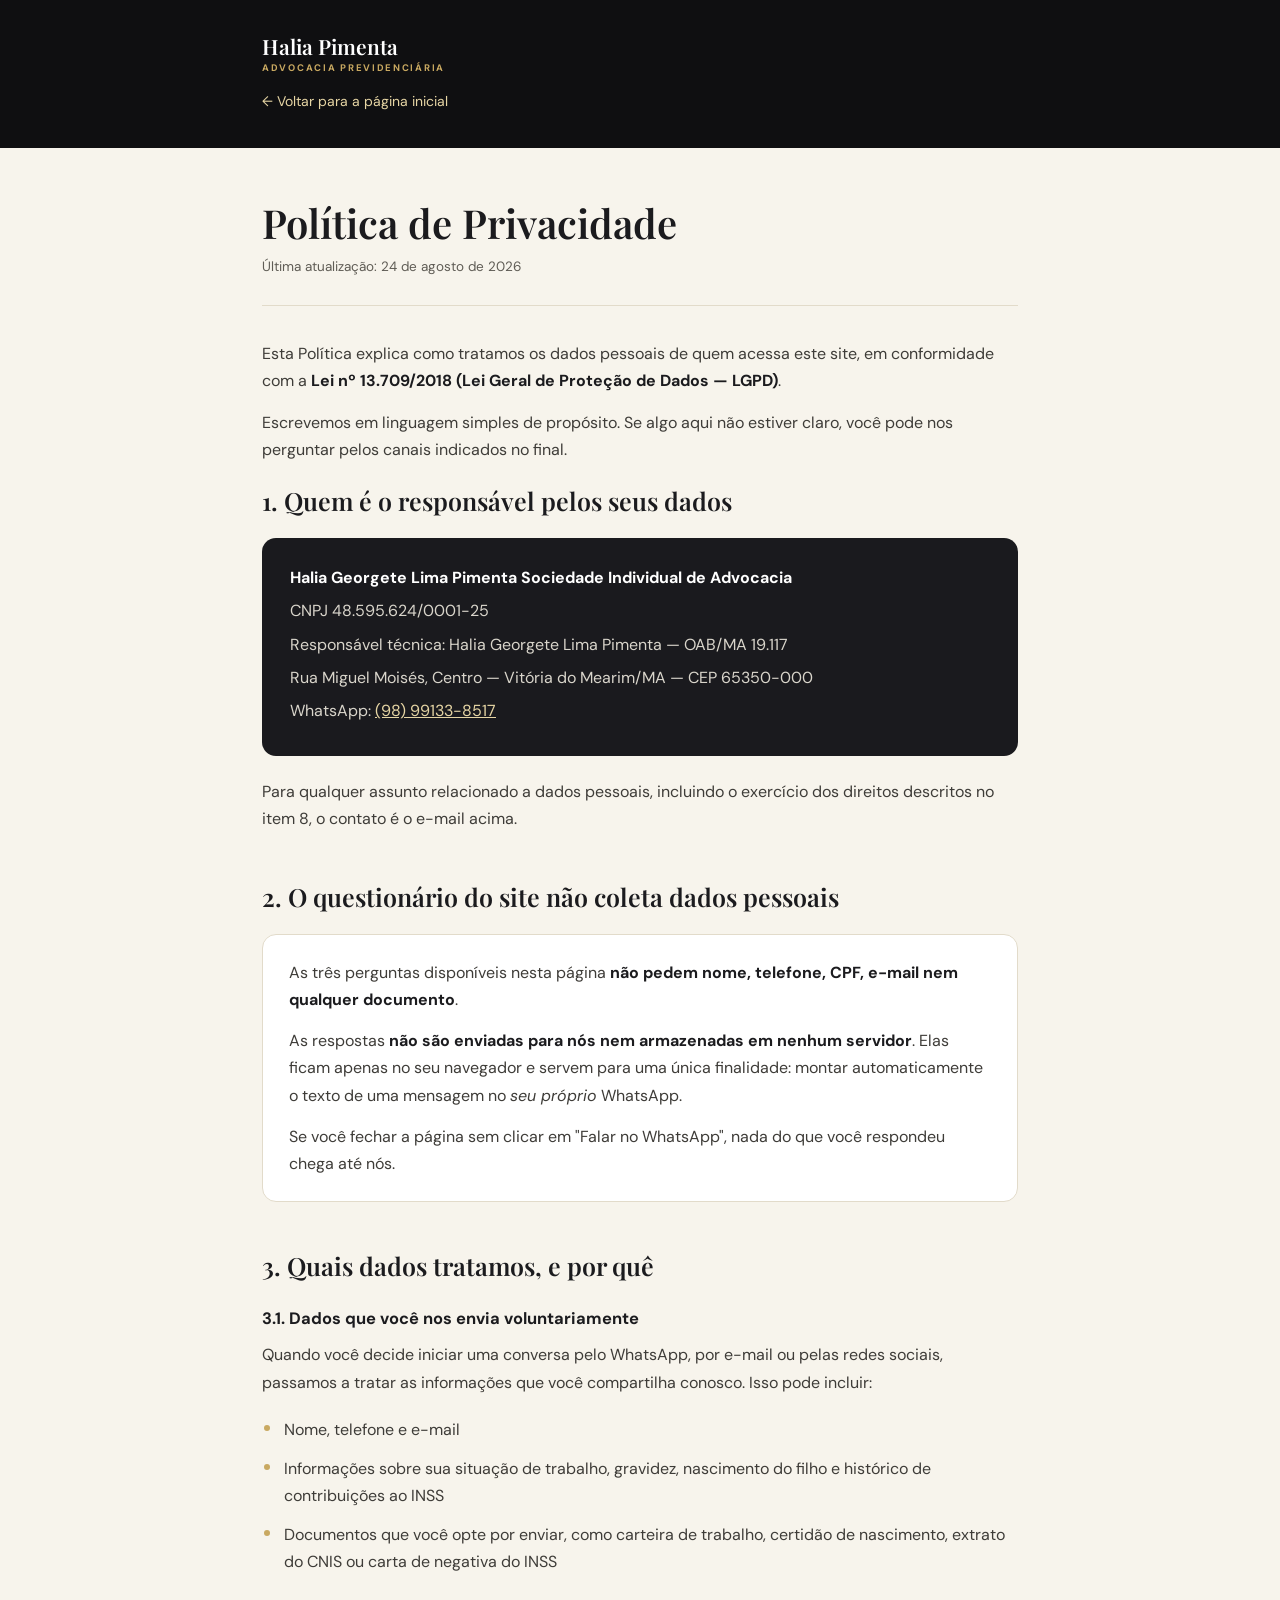
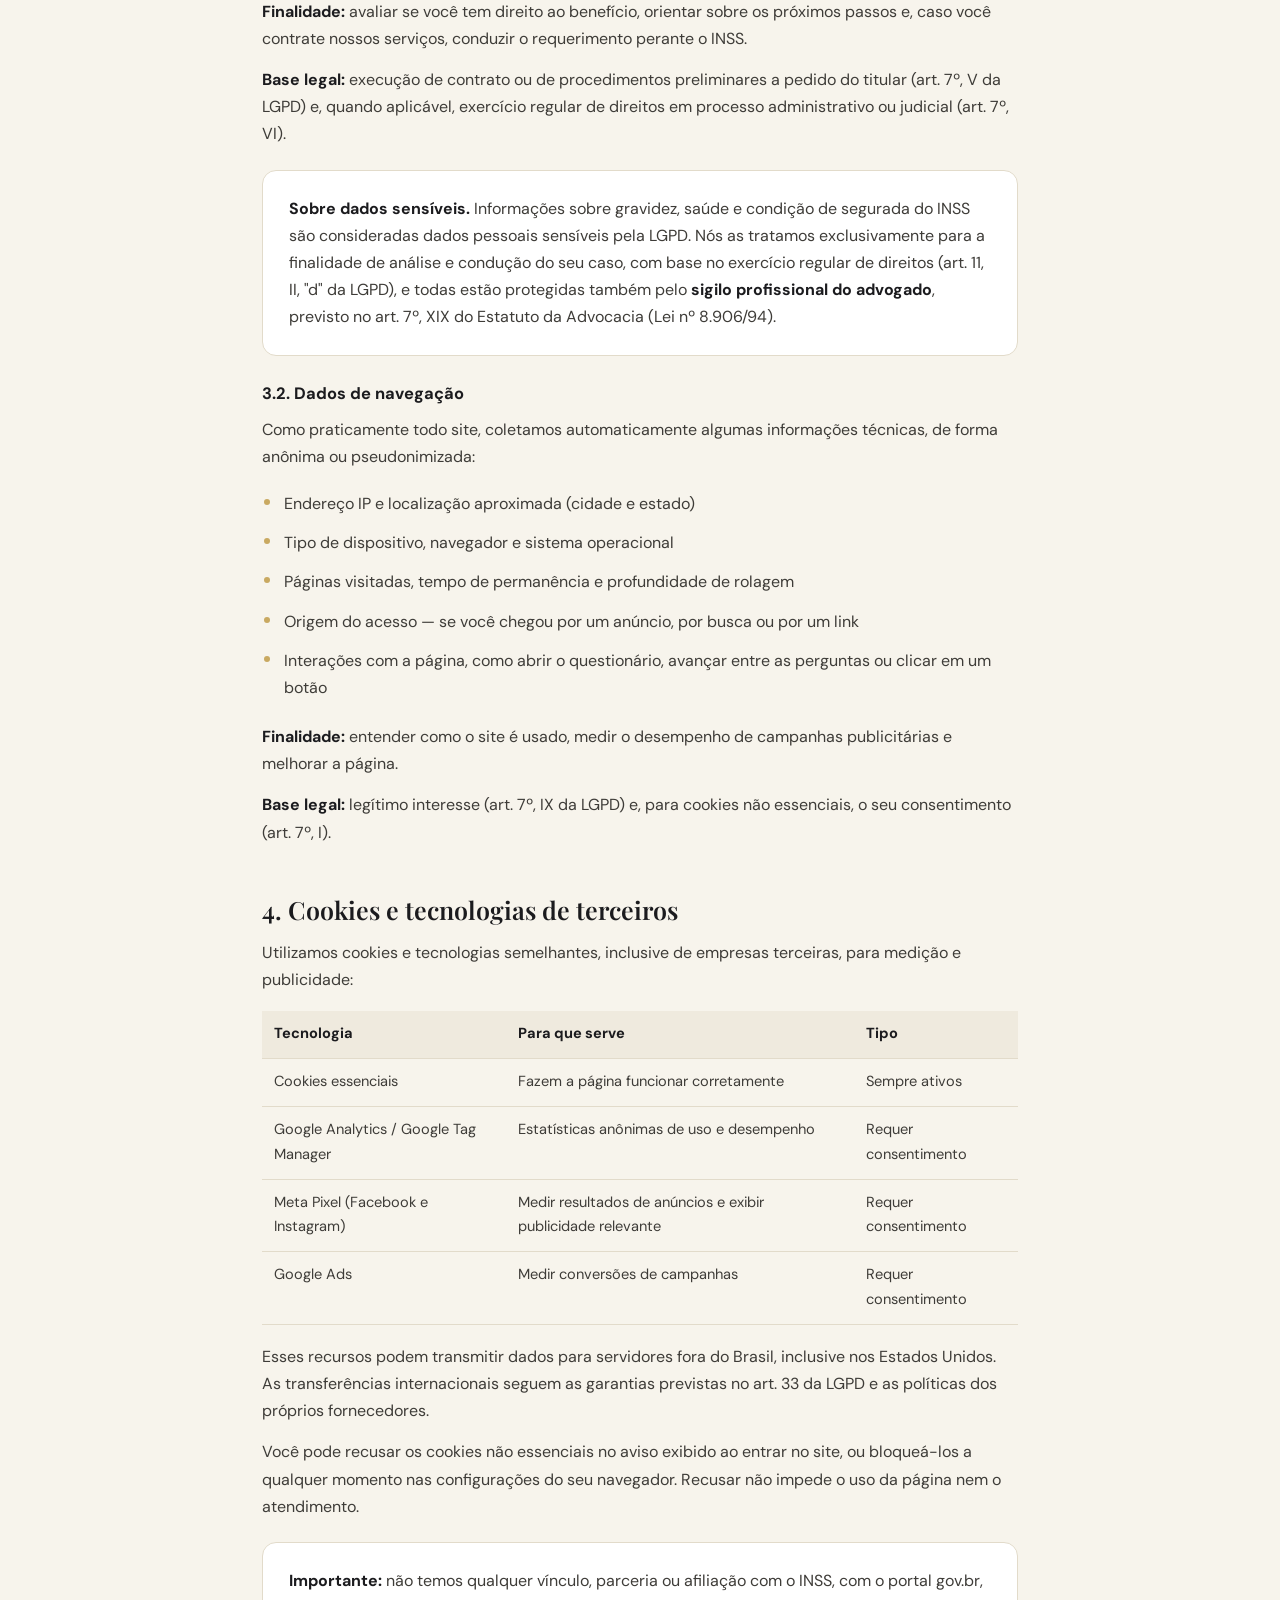
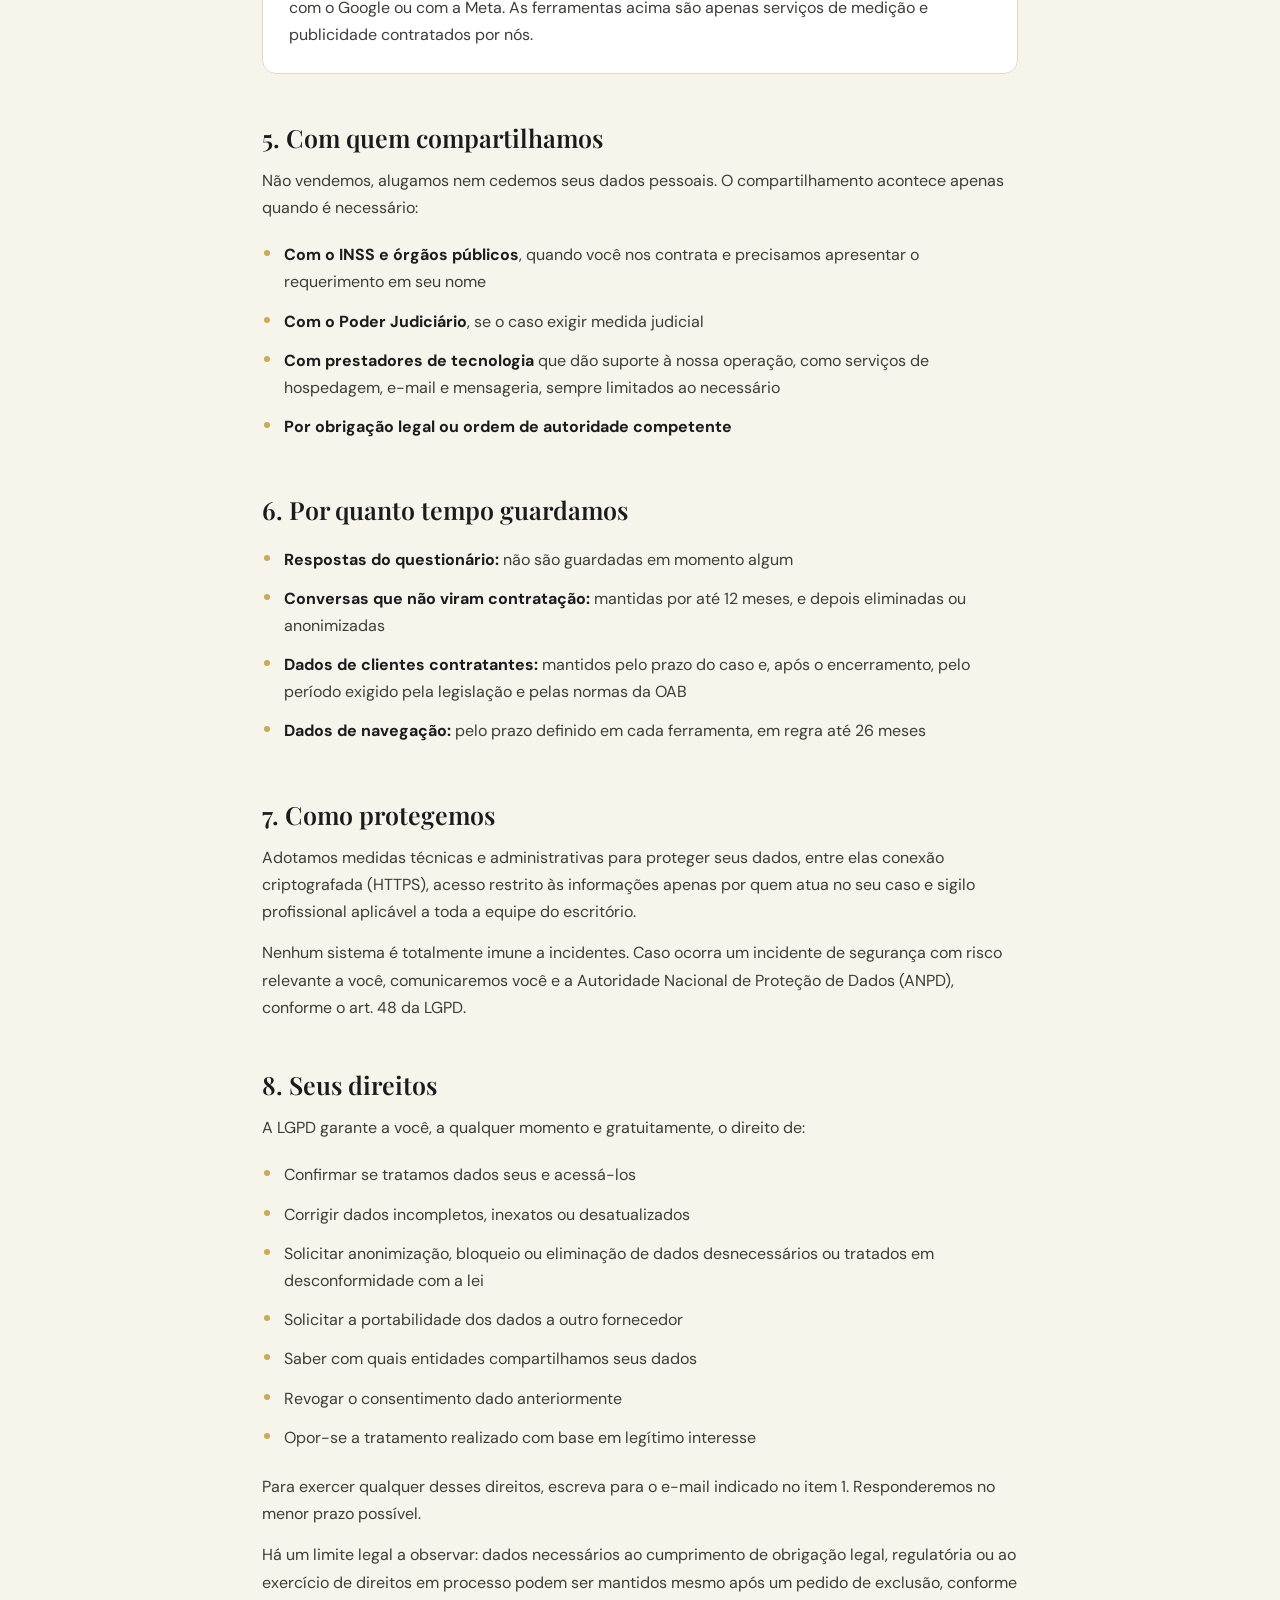
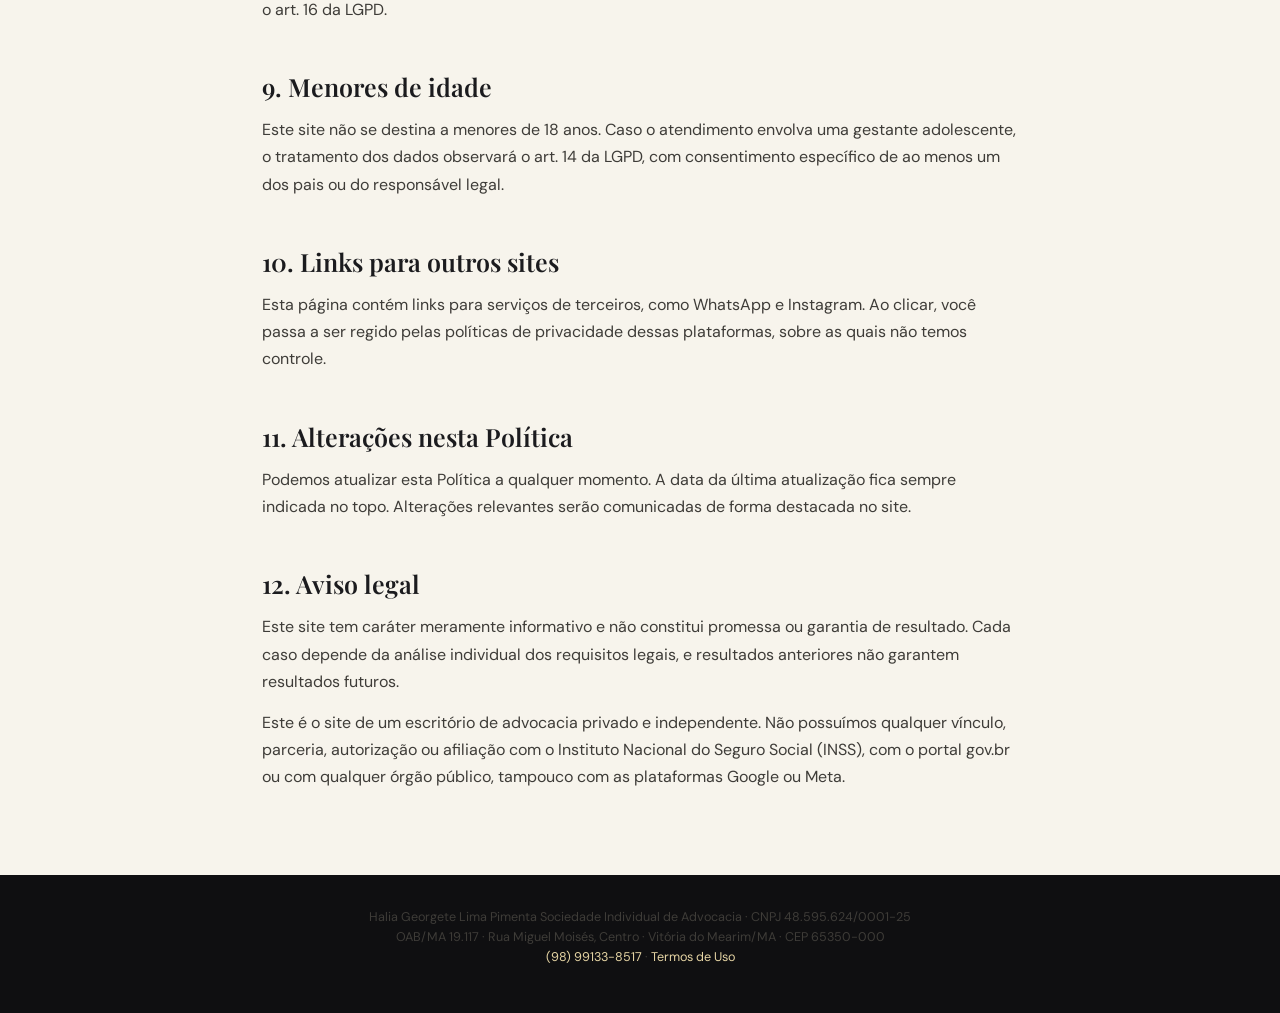
==== politica-privacidade.html @ 5ad86645 "LP Salario-Maternidade - Dra. Halia Pimenta (OAB/MA 19.117) Landing page de direct response, mobile " ====
<!DOCTYPE html>
<html lang="pt-BR">
<head>
<meta charset="UTF-8">
<meta name="viewport" content="width=device-width, initial-scale=1">
<meta name="robots" content="noindex, follow">
<title>Política de Privacidade | Dra. Halia Pimenta</title>
<link rel="preconnect" href="https://fonts.googleapis.com">
<link rel="preconnect" href="https://fonts.gstatic.com" crossorigin>
<link rel="stylesheet" href="https://fonts.googleapis.com/css2?family=DM+Sans:wght@400;500;700&family=Playfair+Display:wght@600&display=swap" media="print" onload="this.media='all'">
<noscript><link rel="stylesheet" href="https://fonts.googleapis.com/css2?family=DM+Sans:wght@400;500;700&family=Playfair+Display:wght@600&display=swap"></noscript>
<style>
:root{
  --creme:#F7F4EC; --branco:#fff; --preto:#0F0F11; --grafite:#1A1A1E;
  --ouro:#C9A961; --ouro-cl:#E6D5A4; --tinta:#1B1B1E; --tinta-2:#5F5C55; --linha:#E2DBCA;
  --disp:'Playfair Display',Georgia,serif; --corpo:'DM Sans',system-ui,sans-serif;
}
*{box-sizing:border-box;margin:0;padding:0}
body{font-family:var(--corpo);background:var(--creme);color:var(--tinta);font-size:16px;line-height:1.7;-webkit-font-smoothing:antialiased}
.wrap{max-width:800px;margin:0 auto;padding:0 22px}
header{background:var(--preto);color:#fff;padding:34px 0}
header .marca{font-family:var(--disp);font-size:21px;font-weight:600;line-height:1.15}
header .marca small{display:block;font-family:var(--corpo);font-size:9.5px;letter-spacing:.18em;text-transform:uppercase;color:var(--ouro);font-weight:700;margin-top:5px}
header a{color:var(--ouro-cl);font-size:14px;text-decoration:none;display:inline-block;margin-top:16px}
header a:hover{text-decoration:underline}
main{padding:52px 0 70px}
h1{font-family:var(--disp);font-size:clamp(28px,5vw,40px);font-weight:600;line-height:1.15;margin-bottom:10px}
.atualizado{font-size:13.5px;color:var(--tinta-2);padding-bottom:26px;border-bottom:1px solid var(--linha);margin-bottom:34px}
h2{font-family:var(--disp);font-size:clamp(20px,3.4vw,25px);font-weight:600;line-height:1.25;margin:40px 0 14px;padding-top:8px}
h2:first-of-type{margin-top:0}
h3{font-size:16.5px;font-weight:700;margin:24px 0 8px;color:var(--tinta)}
p{margin-bottom:14px;color:#3E3C38}
ul{margin:0 0 16px 0;list-style:none}
li{position:relative;padding:6px 0 6px 22px;color:#3E3C38}
li::before{content:"";position:absolute;left:2px;top:15px;width:6px;height:6px;border-radius:50%;background:var(--ouro)}
strong{color:var(--tinta);font-weight:700}
a{color:#7A6329}
.box{background:var(--branco);border:1px solid var(--linha);border-radius:14px;padding:24px 26px;margin:22px 0}
.box p:last-child{margin-bottom:0}
.dados{background:var(--grafite);color:#D9D5CB;border-radius:14px;padding:26px 28px;margin:22px 0}
.dados p{color:#D9D5CB;margin-bottom:6px}
.dados strong{color:#fff}
.dados a{color:var(--ouro-cl)}
table{width:100%;border-collapse:collapse;margin:18px 0;font-size:14.6px}
th,td{text-align:left;padding:11px 12px;border-bottom:1px solid var(--linha);vertical-align:top}
th{font-weight:700;color:var(--tinta);background:#EFEADE}
td{color:#3E3C38}
footer{background:var(--preto);color:#8E8A80;padding:32px 0;font-size:12.6px;line-height:1.6;text-align:center}
footer a{color:var(--ouro-cl);text-decoration:none}
@media(max-width:600px){
  table,thead,tbody,th,td,tr{display:block}
  thead{display:none}
  td{border:none;padding:3px 0}
  tr{border-bottom:1px solid var(--linha);padding:12px 0}
  td:first-child{font-weight:700;color:var(--tinta)}
}
</style>
</head>
<body>

<header>
  <div class="wrap">
    <div class="marca">Halia Pimenta<small>Advocacia Previdenciária</small></div>
    <a href="index.html">&larr; Voltar para a página inicial</a>
  </div>
</header>

<main>
<div class="wrap">

  <h1>Política de Privacidade</h1>
  <p class="atualizado">Última atualização: 24 de agosto de 2026</p>

  <p>Esta Política explica como tratamos os dados pessoais de quem acessa este site, em conformidade com a <strong>Lei nº 13.709/2018 (Lei Geral de Proteção de Dados — LGPD)</strong>.</p>
  <p>Escrevemos em linguagem simples de propósito. Se algo aqui não estiver claro, você pode nos perguntar pelos canais indicados no final.</p>

  <h2>1. Quem é o responsável pelos seus dados</h2>

  <div class="dados">
    <p><strong>Halia Georgete Lima Pimenta Sociedade Individual de Advocacia</strong></p>
    <p>CNPJ 48.595.624/0001-25</p>
    <p>Responsável técnica: Halia Georgete Lima Pimenta — OAB/MA 19.117</p>
    <p>Rua Miguel Moisés, Centro — Vitória do Mearim/MA — CEP 65350-000</p>
    <p>WhatsApp: <a href="https://wa.me/5598991338517">(98) 99133-8517</a></p>
  </div>

  <p>Para qualquer assunto relacionado a dados pessoais, incluindo o exercício dos direitos descritos no item 8, o contato é o e-mail acima.</p>

  <h2>2. O questionário do site não coleta dados pessoais</h2>

  <div class="box">
    <p>As três perguntas disponíveis nesta página <strong>não pedem nome, telefone, CPF, e-mail nem qualquer documento</strong>.</p>
    <p>As respostas <strong>não são enviadas para nós nem armazenadas em nenhum servidor</strong>. Elas ficam apenas no seu navegador e servem para uma única finalidade: montar automaticamente o texto de uma mensagem no <em>seu próprio</em> WhatsApp.</p>
    <p>Se você fechar a página sem clicar em "Falar no WhatsApp", nada do que você respondeu chega até nós.</p>
  </div>

  <h2>3. Quais dados tratamos, e por quê</h2>

  <h3>3.1. Dados que você nos envia voluntariamente</h3>
  <p>Quando você decide iniciar uma conversa pelo WhatsApp, por e-mail ou pelas redes sociais, passamos a tratar as informações que você compartilha conosco. Isso pode incluir:</p>
  <ul>
    <li>Nome, telefone e e-mail</li>
    <li>Informações sobre sua situação de trabalho, gravidez, nascimento do filho e histórico de contribuições ao INSS</li>
    <li>Documentos que você opte por enviar, como carteira de trabalho, certidão de nascimento, extrato do CNIS ou carta de negativa do INSS</li>
  </ul>
  <p><strong>Finalidade:</strong> avaliar se você tem direito ao benefício, orientar sobre os próximos passos e, caso você contrate nossos serviços, conduzir o requerimento perante o INSS.</p>
  <p><strong>Base legal:</strong> execução de contrato ou de procedimentos preliminares a pedido do titular (art. 7º, V da LGPD) e, quando aplicável, exercício regular de direitos em processo administrativo ou judicial (art. 7º, VI).</p>

  <div class="box">
    <p><strong>Sobre dados sensíveis.</strong> Informações sobre gravidez, saúde e condição de segurada do INSS são consideradas dados pessoais sensíveis pela LGPD. Nós as tratamos exclusivamente para a finalidade de análise e condução do seu caso, com base no exercício regular de direitos (art. 11, II, "d" da LGPD), e todas estão protegidas também pelo <strong>sigilo profissional do advogado</strong>, previsto no art. 7º, XIX do Estatuto da Advocacia (Lei nº 8.906/94).</p>
  </div>

  <h3>3.2. Dados de navegação</h3>
  <p>Como praticamente todo site, coletamos automaticamente algumas informações técnicas, de forma anônima ou pseudonimizada:</p>
  <ul>
    <li>Endereço IP e localização aproximada (cidade e estado)</li>
    <li>Tipo de dispositivo, navegador e sistema operacional</li>
    <li>Páginas visitadas, tempo de permanência e profundidade de rolagem</li>
    <li>Origem do acesso — se você chegou por um anúncio, por busca ou por um link</li>
    <li>Interações com a página, como abrir o questionário, avançar entre as perguntas ou clicar em um botão</li>
  </ul>
  <p><strong>Finalidade:</strong> entender como o site é usado, medir o desempenho de campanhas publicitárias e melhorar a página.</p>
  <p><strong>Base legal:</strong> legítimo interesse (art. 7º, IX da LGPD) e, para cookies não essenciais, o seu consentimento (art. 7º, I).</p>

  <h2>4. Cookies e tecnologias de terceiros</h2>
  <p>Utilizamos cookies e tecnologias semelhantes, inclusive de empresas terceiras, para medição e publicidade:</p>

  <table>
    <thead><tr><th>Tecnologia</th><th>Para que serve</th><th>Tipo</th></tr></thead>
    <tbody>
      <tr><td>Cookies essenciais</td><td>Fazem a página funcionar corretamente</td><td>Sempre ativos</td></tr>
      <tr><td>Google Analytics / Google Tag Manager</td><td>Estatísticas anônimas de uso e desempenho</td><td>Requer consentimento</td></tr>
      <tr><td>Meta Pixel (Facebook e Instagram)</td><td>Medir resultados de anúncios e exibir publicidade relevante</td><td>Requer consentimento</td></tr>
      <tr><td>Google Ads</td><td>Medir conversões de campanhas</td><td>Requer consentimento</td></tr>
    </tbody>
  </table>

  <p>Esses recursos podem transmitir dados para servidores fora do Brasil, inclusive nos Estados Unidos. As transferências internacionais seguem as garantias previstas no art. 33 da LGPD e as políticas dos próprios fornecedores.</p>
  <p>Você pode recusar os cookies não essenciais no aviso exibido ao entrar no site, ou bloqueá-los a qualquer momento nas configurações do seu navegador. Recusar não impede o uso da página nem o atendimento.</p>

  <div class="box">
    <p><strong>Importante:</strong> não temos qualquer vínculo, parceria ou afiliação com o INSS, com o portal gov.br, com o Google ou com a Meta. As ferramentas acima são apenas serviços de medição e publicidade contratados por nós.</p>
  </div>

  <h2>5. Com quem compartilhamos</h2>
  <p>Não vendemos, alugamos nem cedemos seus dados pessoais. O compartilhamento acontece apenas quando é necessário:</p>
  <ul>
    <li><strong>Com o INSS e órgãos públicos</strong>, quando você nos contrata e precisamos apresentar o requerimento em seu nome</li>
    <li><strong>Com o Poder Judiciário</strong>, se o caso exigir medida judicial</li>
    <li><strong>Com prestadores de tecnologia</strong> que dão suporte à nossa operação, como serviços de hospedagem, e-mail e mensageria, sempre limitados ao necessário</li>
    <li><strong>Por obrigação legal ou ordem de autoridade competente</strong></li>
  </ul>

  <h2>6. Por quanto tempo guardamos</h2>
  <ul>
    <li><strong>Respostas do questionário:</strong> não são guardadas em momento algum</li>
    <li><strong>Conversas que não viram contratação:</strong> mantidas por até 12 meses, e depois eliminadas ou anonimizadas</li>
    <li><strong>Dados de clientes contratantes:</strong> mantidos pelo prazo do caso e, após o encerramento, pelo período exigido pela legislação e pelas normas da OAB</li>
    <li><strong>Dados de navegação:</strong> pelo prazo definido em cada ferramenta, em regra até 26 meses</li>
  </ul>

  <h2>7. Como protegemos</h2>
  <p>Adotamos medidas técnicas e administrativas para proteger seus dados, entre elas conexão criptografada (HTTPS), acesso restrito às informações apenas por quem atua no seu caso e sigilo profissional aplicável a toda a equipe do escritório.</p>
  <p>Nenhum sistema é totalmente imune a incidentes. Caso ocorra um incidente de segurança com risco relevante a você, comunicaremos você e a Autoridade Nacional de Proteção de Dados (ANPD), conforme o art. 48 da LGPD.</p>

  <h2>8. Seus direitos</h2>
  <p>A LGPD garante a você, a qualquer momento e gratuitamente, o direito de:</p>
  <ul>
    <li>Confirmar se tratamos dados seus e acessá-los</li>
    <li>Corrigir dados incompletos, inexatos ou desatualizados</li>
    <li>Solicitar anonimização, bloqueio ou eliminação de dados desnecessários ou tratados em desconformidade com a lei</li>
    <li>Solicitar a portabilidade dos dados a outro fornecedor</li>
    <li>Saber com quais entidades compartilhamos seus dados</li>
    <li>Revogar o consentimento dado anteriormente</li>
    <li>Opor-se a tratamento realizado com base em legítimo interesse</li>
  </ul>
  <p>Para exercer qualquer desses direitos, escreva para o e-mail indicado no item 1. Responderemos no menor prazo possível.</p>
  <p>Há um limite legal a observar: dados necessários ao cumprimento de obrigação legal, regulatória ou ao exercício de direitos em processo podem ser mantidos mesmo após um pedido de exclusão, conforme o art. 16 da LGPD.</p>

  <h2>9. Menores de idade</h2>
  <p>Este site não se destina a menores de 18 anos. Caso o atendimento envolva uma gestante adolescente, o tratamento dos dados observará o art. 14 da LGPD, com consentimento específico de ao menos um dos pais ou do responsável legal.</p>

  <h2>10. Links para outros sites</h2>
  <p>Esta página contém links para serviços de terceiros, como WhatsApp e Instagram. Ao clicar, você passa a ser regido pelas políticas de privacidade dessas plataformas, sobre as quais não temos controle.</p>

  <h2>11. Alterações nesta Política</h2>
  <p>Podemos atualizar esta Política a qualquer momento. A data da última atualização fica sempre indicada no topo. Alterações relevantes serão comunicadas de forma destacada no site.</p>

  <h2>12. Aviso legal</h2>
  <p>Este site tem caráter meramente informativo e não constitui promessa ou garantia de resultado. Cada caso depende da análise individual dos requisitos legais, e resultados anteriores não garantem resultados futuros.</p>
  <p>Este é o site de um escritório de advocacia privado e independente. Não possuímos qualquer vínculo, parceria, autorização ou afiliação com o Instituto Nacional do Seguro Social (INSS), com o portal gov.br ou com qualquer órgão público, tampouco com as plataformas Google ou Meta.</p>

</div>
</main>

<footer>
  <div class="wrap">
    <p>Halia Georgete Lima Pimenta Sociedade Individual de Advocacia &middot; CNPJ 48.595.624/0001-25<br>
    OAB/MA 19.117 &middot; Rua Miguel Moisés, Centro &middot; Vitória do Mearim/MA &middot; CEP 65350-000<br>
    <a href="https://wa.me/5598991338517">(98) 99133-8517</a> &middot;
    <a href="termos-de-uso.html">Termos de Uso</a></p>
  </div>
</footer>

</body>
</html>
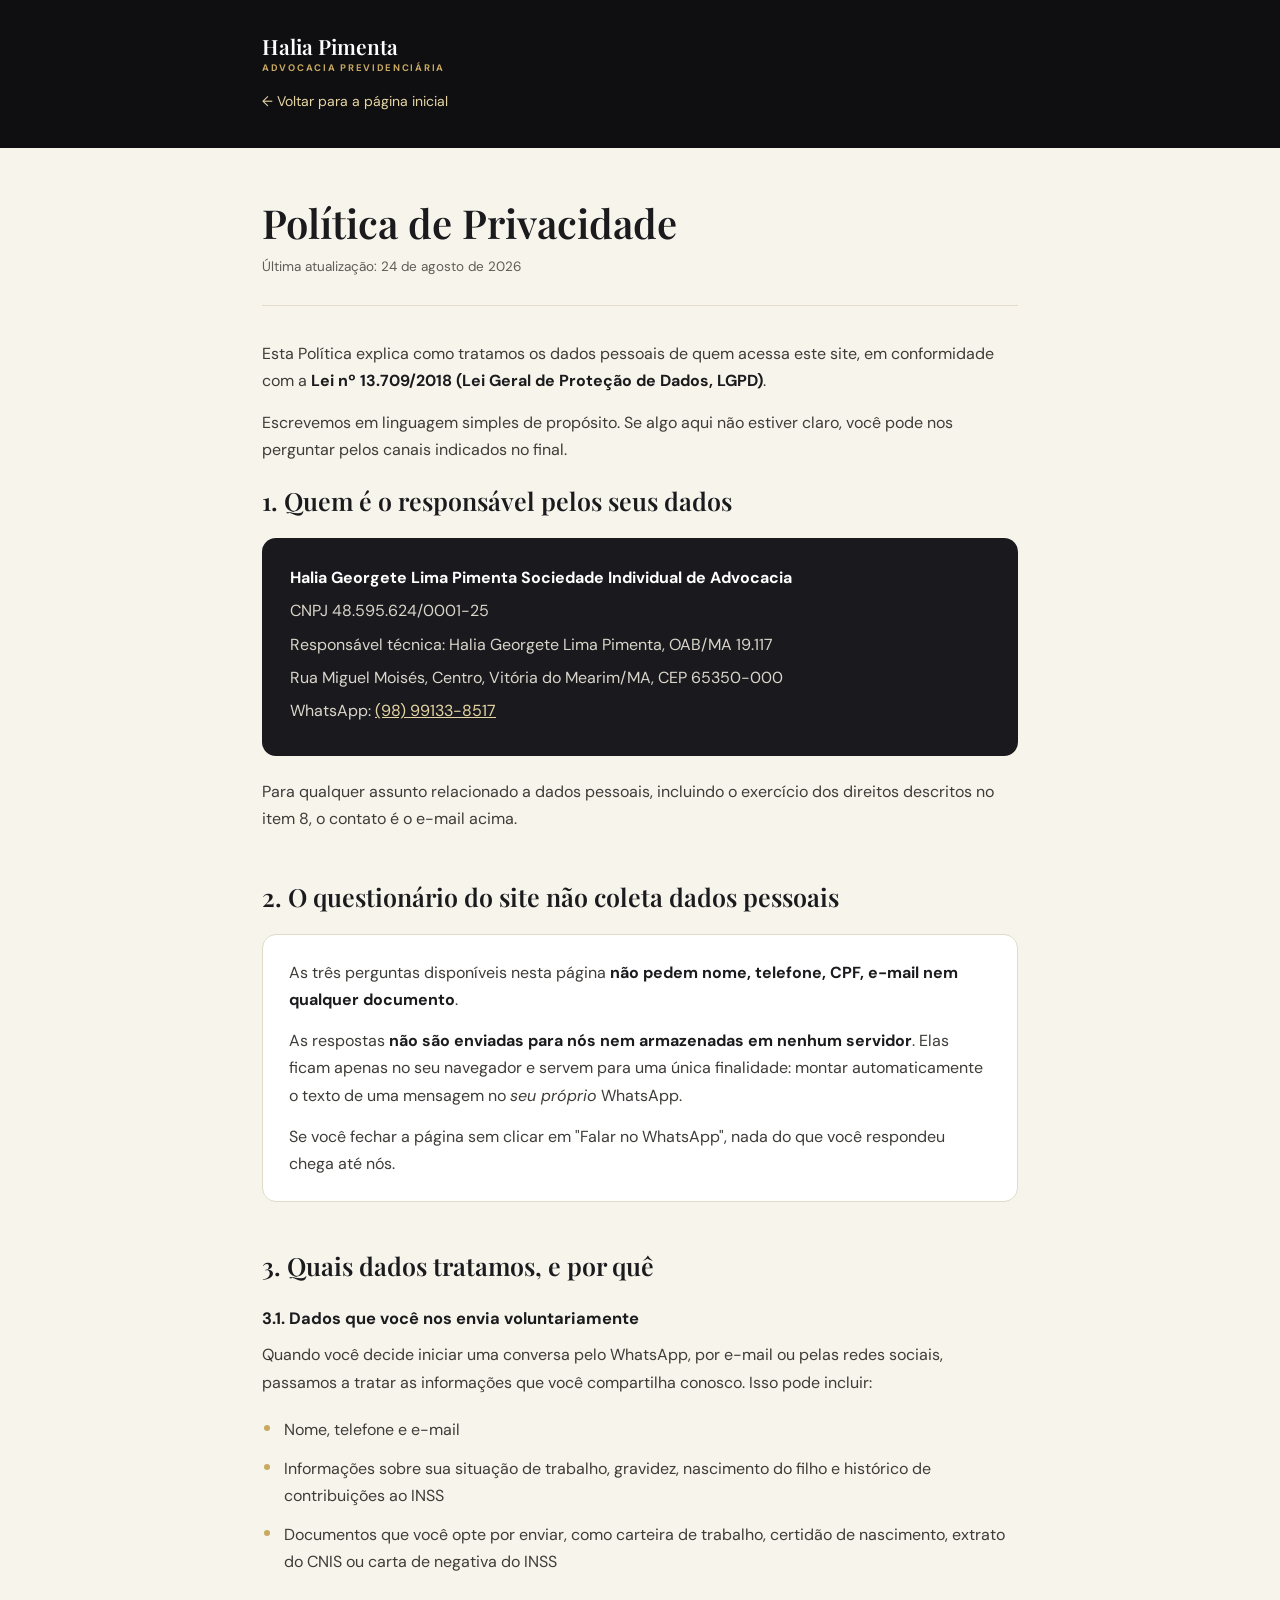
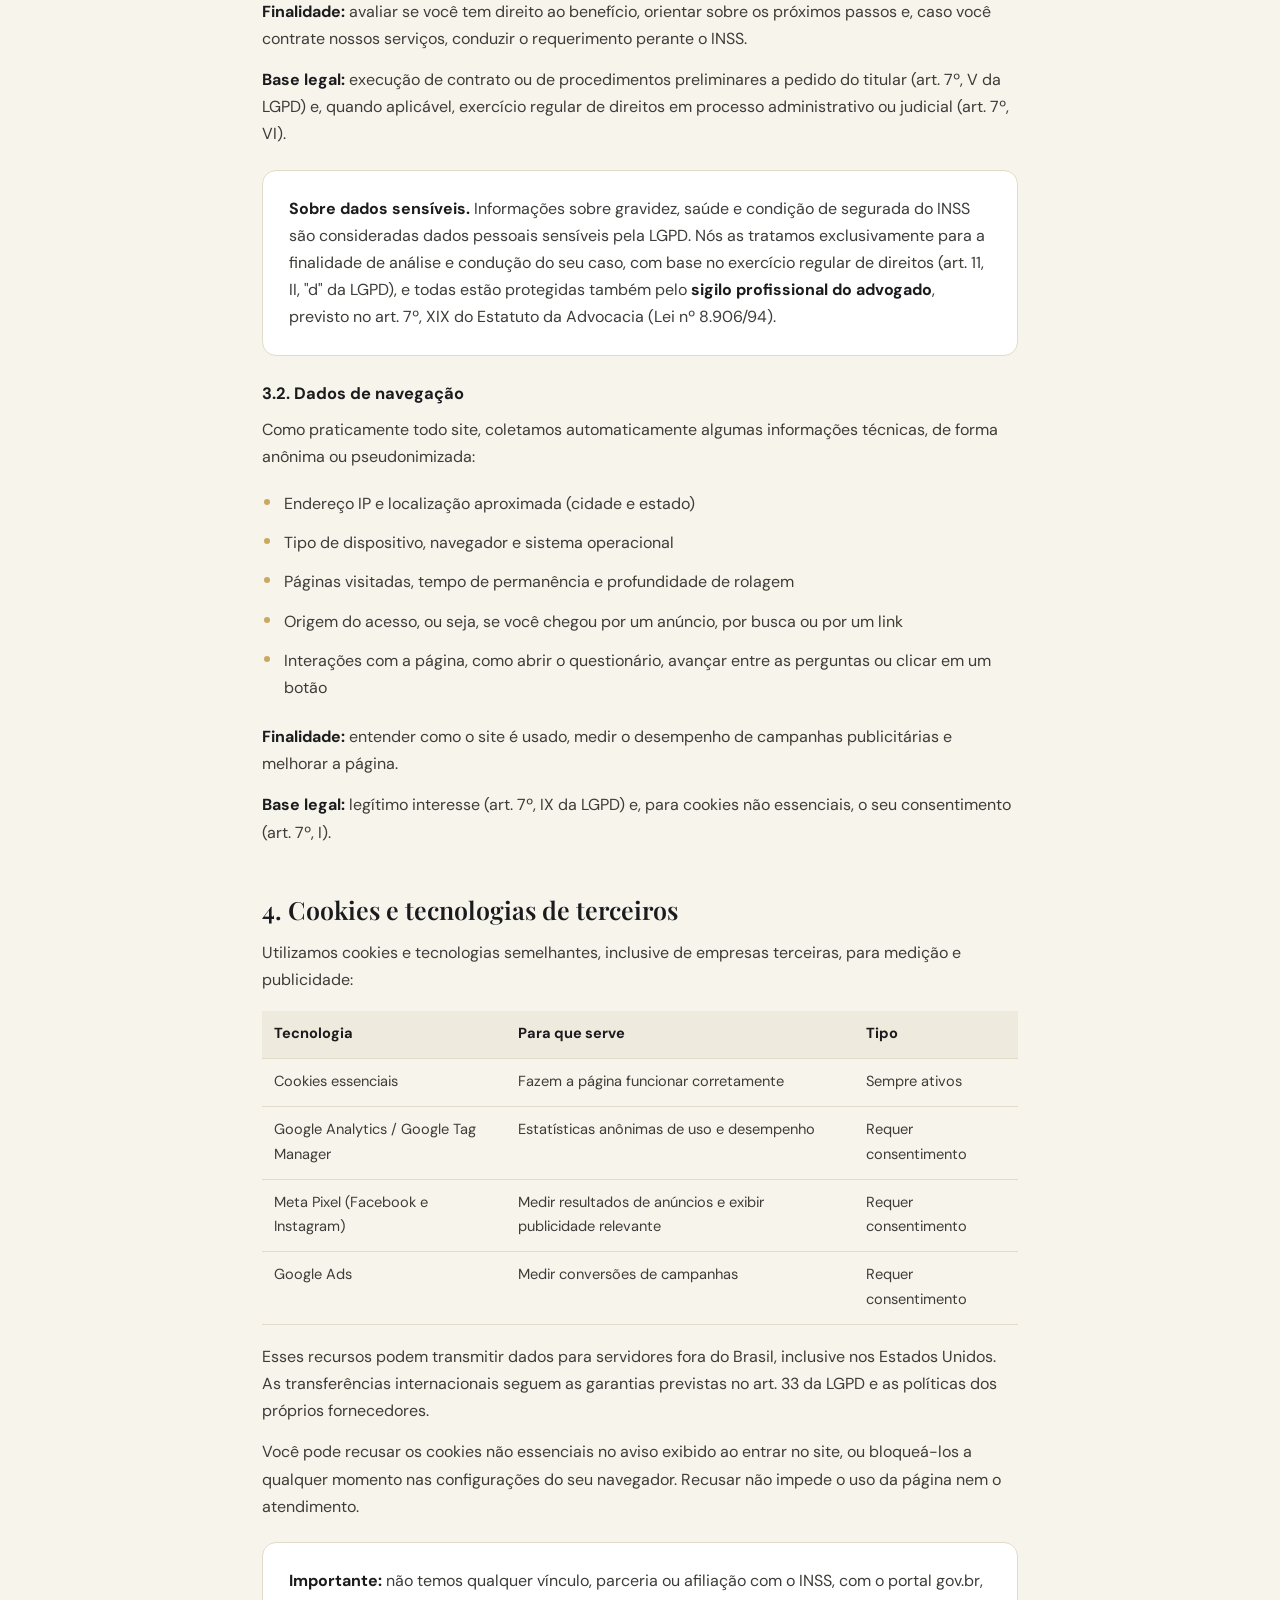
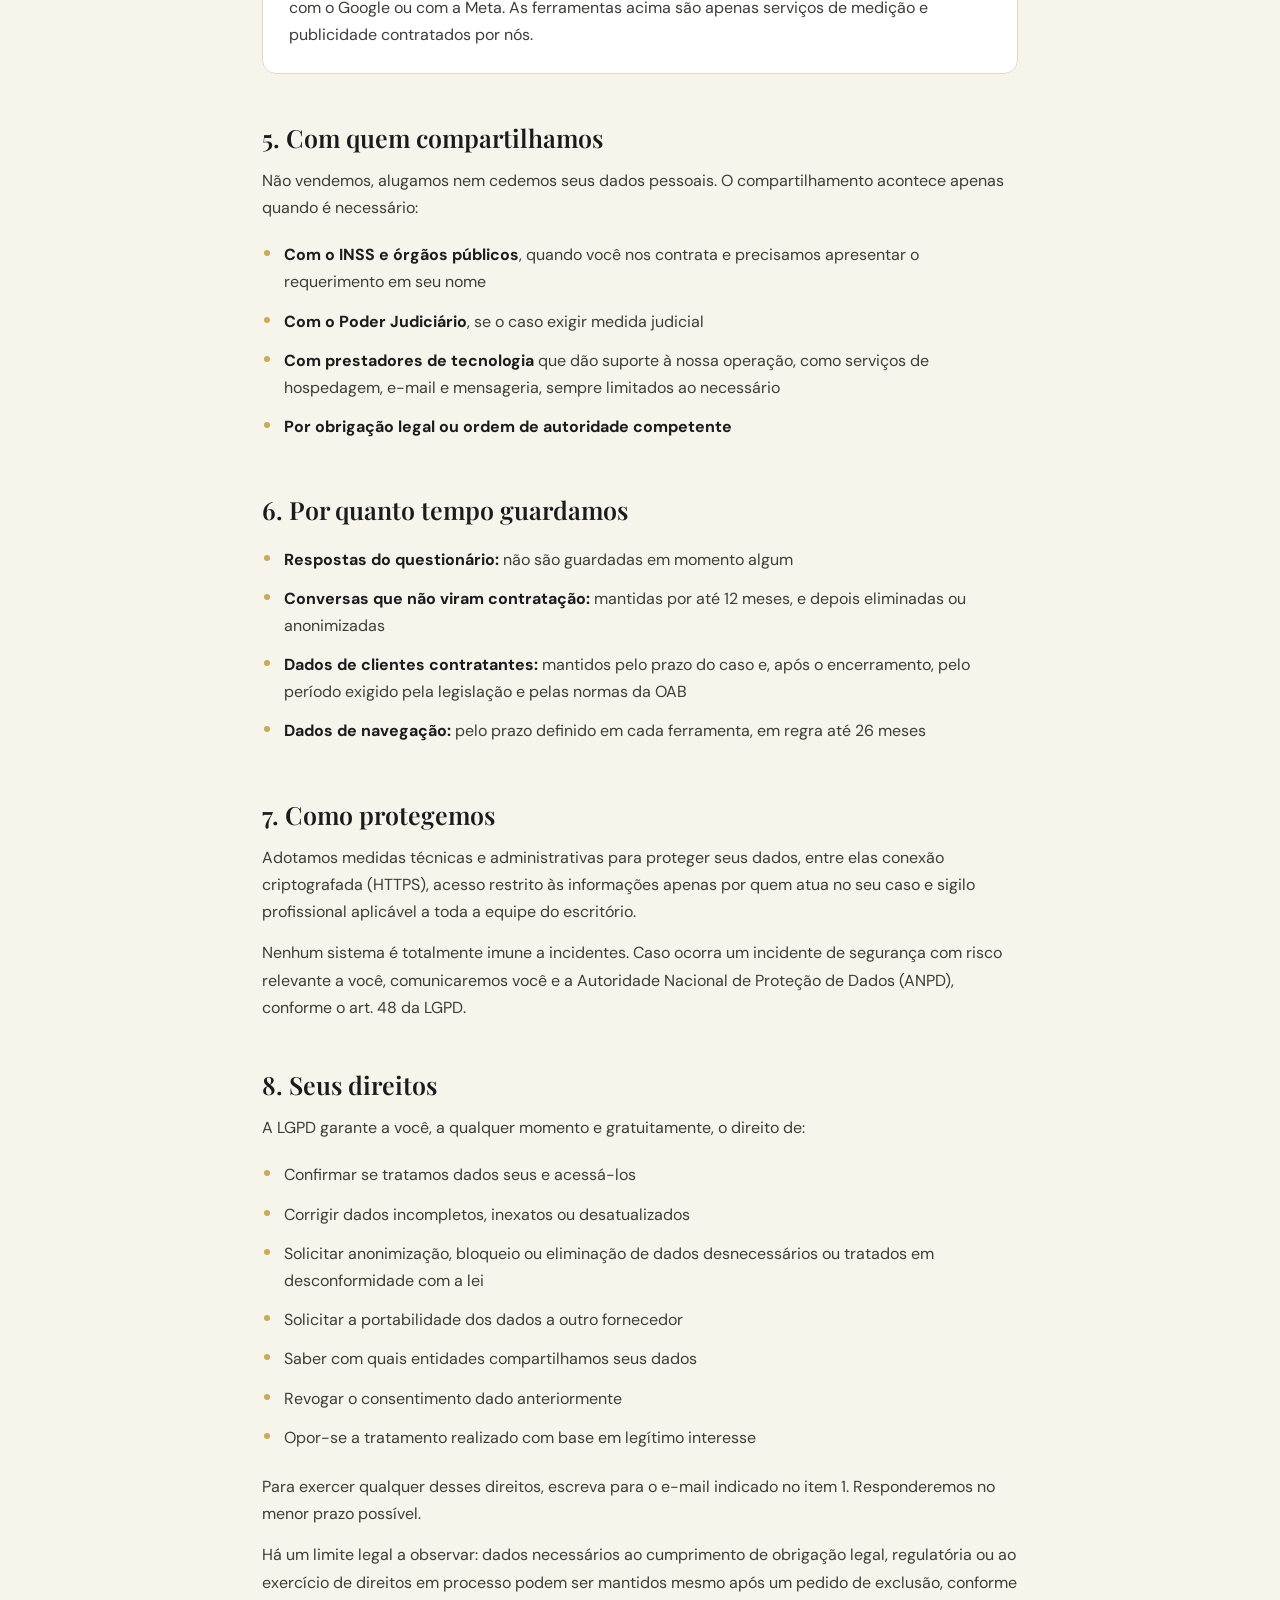
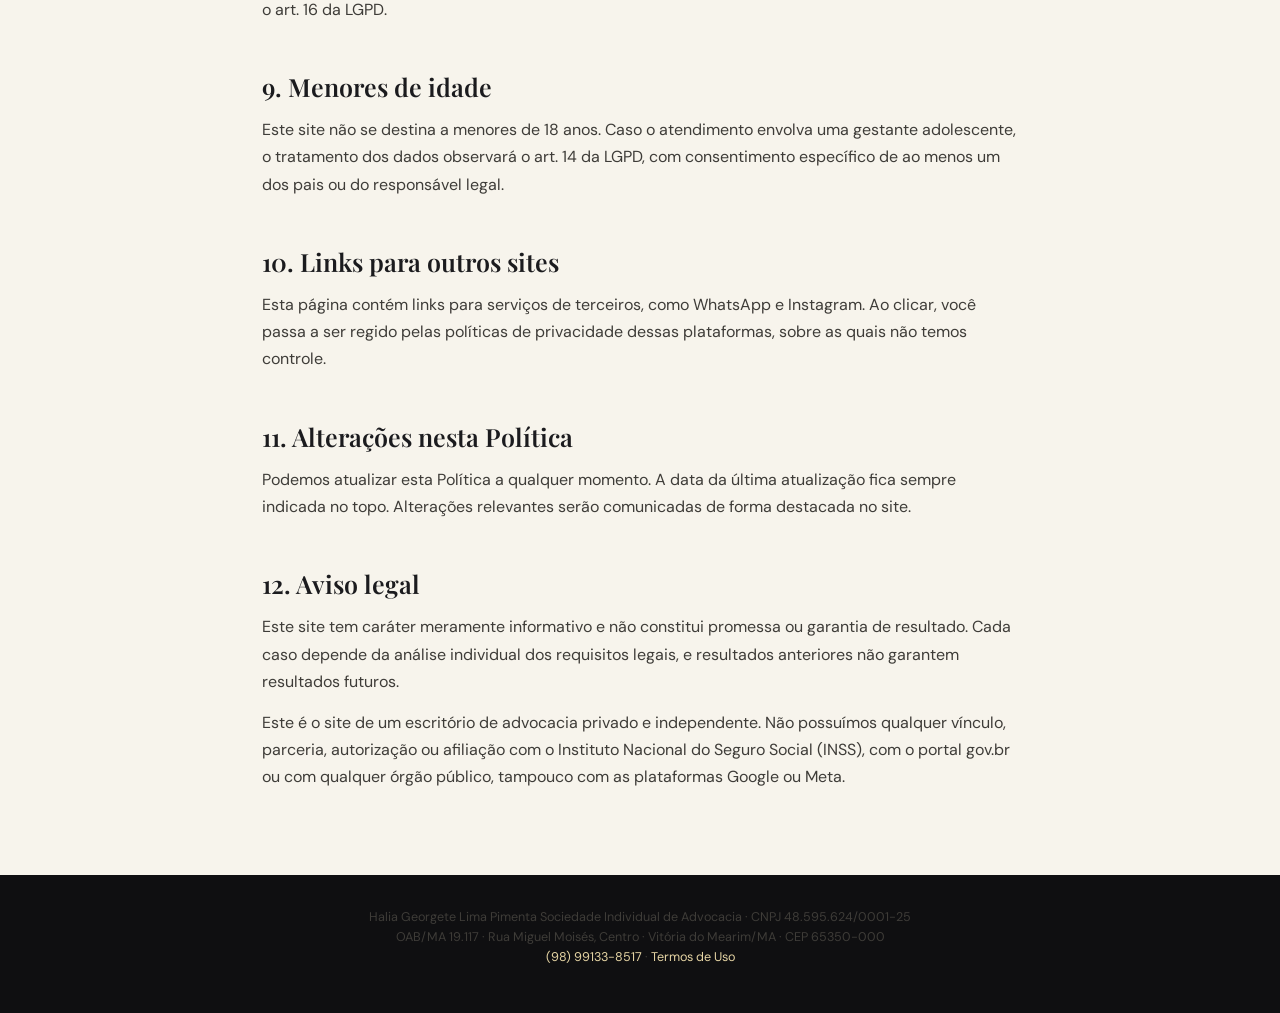
==== commit c1932e35: "Remove travessoes do texto visivel Substituidos por virgula ou ponto conforme a funcao de cada um, s" ====
--- a/politica-privacidade.html
+++ b/politica-privacidade.html
@@ -71,7 +71,7 @@
   <h1>Política de Privacidade</h1>
   <p class="atualizado">Última atualização: 24 de agosto de 2026</p>
 
-  <p>Esta Política explica como tratamos os dados pessoais de quem acessa este site, em conformidade com a <strong>Lei nº 13.709/2018 (Lei Geral de Proteção de Dados — LGPD)</strong>.</p>
+  <p>Esta Política explica como tratamos os dados pessoais de quem acessa este site, em conformidade com a <strong>Lei nº 13.709/2018 (Lei Geral de Proteção de Dados, LGPD)</strong>.</p>
   <p>Escrevemos em linguagem simples de propósito. Se algo aqui não estiver claro, você pode nos perguntar pelos canais indicados no final.</p>
 
   <h2>1. Quem é o responsável pelos seus dados</h2>
@@ -79,8 +79,8 @@
   <div class="dados">
     <p><strong>Halia Georgete Lima Pimenta Sociedade Individual de Advocacia</strong></p>
     <p>CNPJ 48.595.624/0001-25</p>
-    <p>Responsável técnica: Halia Georgete Lima Pimenta — OAB/MA 19.117</p>
-    <p>Rua Miguel Moisés, Centro — Vitória do Mearim/MA — CEP 65350-000</p>
+    <p>Responsável técnica: Halia Georgete Lima Pimenta, OAB/MA 19.117</p>
+    <p>Rua Miguel Moisés, Centro, Vitória do Mearim/MA, CEP 65350-000</p>
     <p>WhatsApp: <a href="https://wa.me/5598991338517">(98) 99133-8517</a></p>
   </div>
 
@@ -116,7 +116,7 @@
     <li>Endereço IP e localização aproximada (cidade e estado)</li>
     <li>Tipo de dispositivo, navegador e sistema operacional</li>
     <li>Páginas visitadas, tempo de permanência e profundidade de rolagem</li>
-    <li>Origem do acesso — se você chegou por um anúncio, por busca ou por um link</li>
+    <li>Origem do acesso, ou seja, se você chegou por um anúncio, por busca ou por um link</li>
     <li>Interações com a página, como abrir o questionário, avançar entre as perguntas ou clicar em um botão</li>
   </ul>
   <p><strong>Finalidade:</strong> entender como o site é usado, medir o desempenho de campanhas publicitárias e melhorar a página.</p>
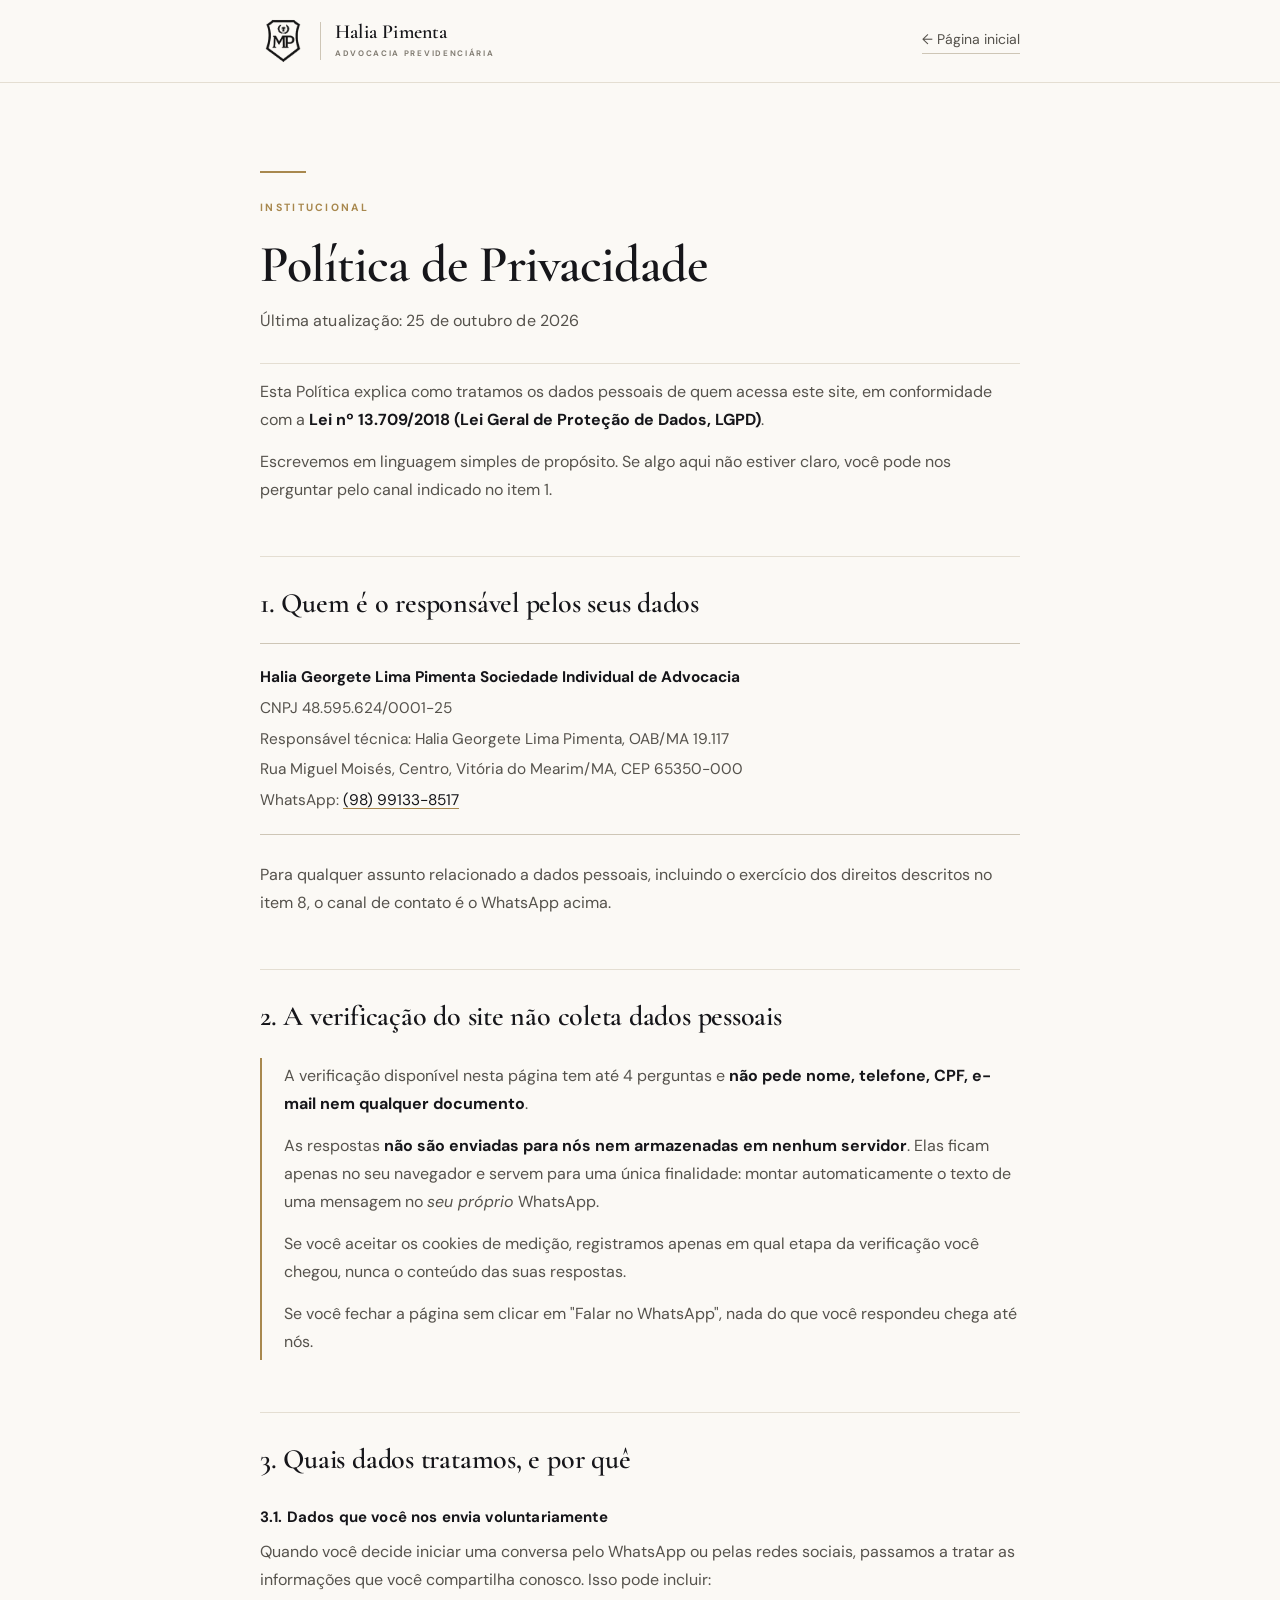
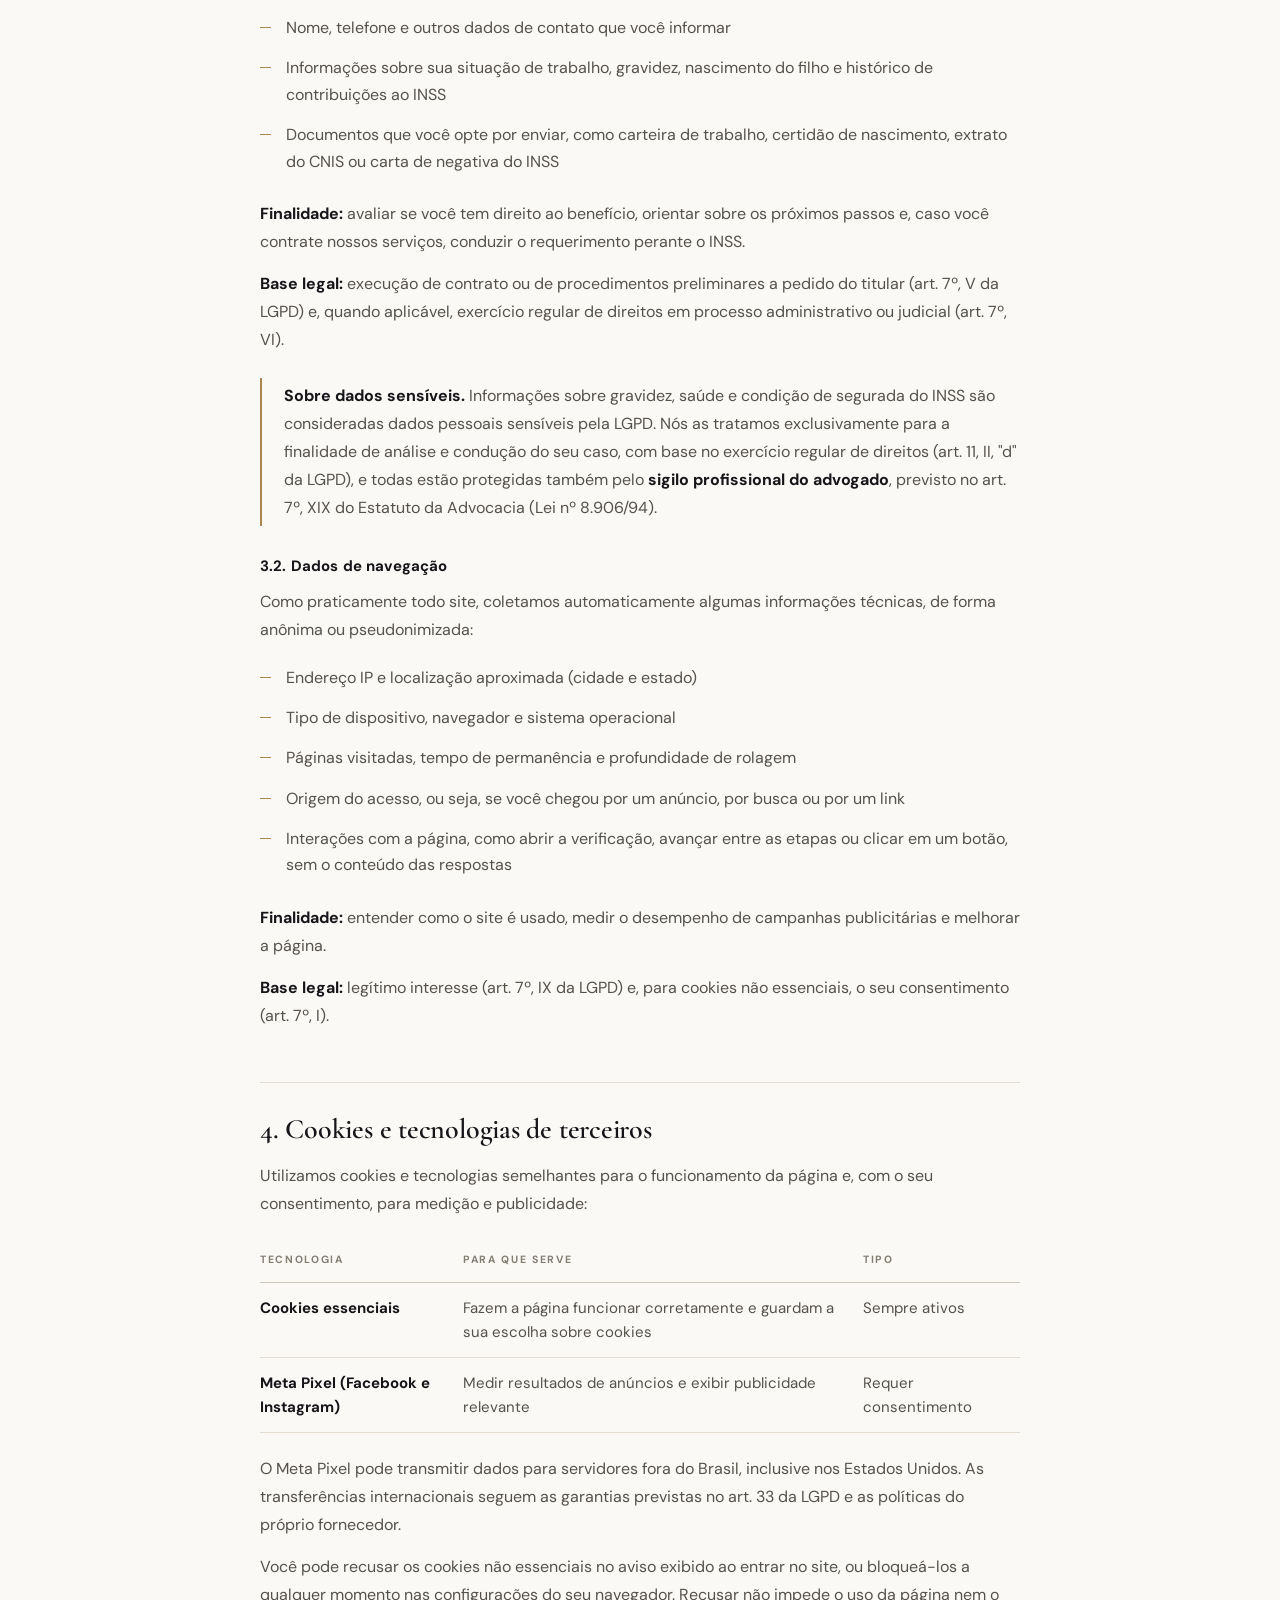
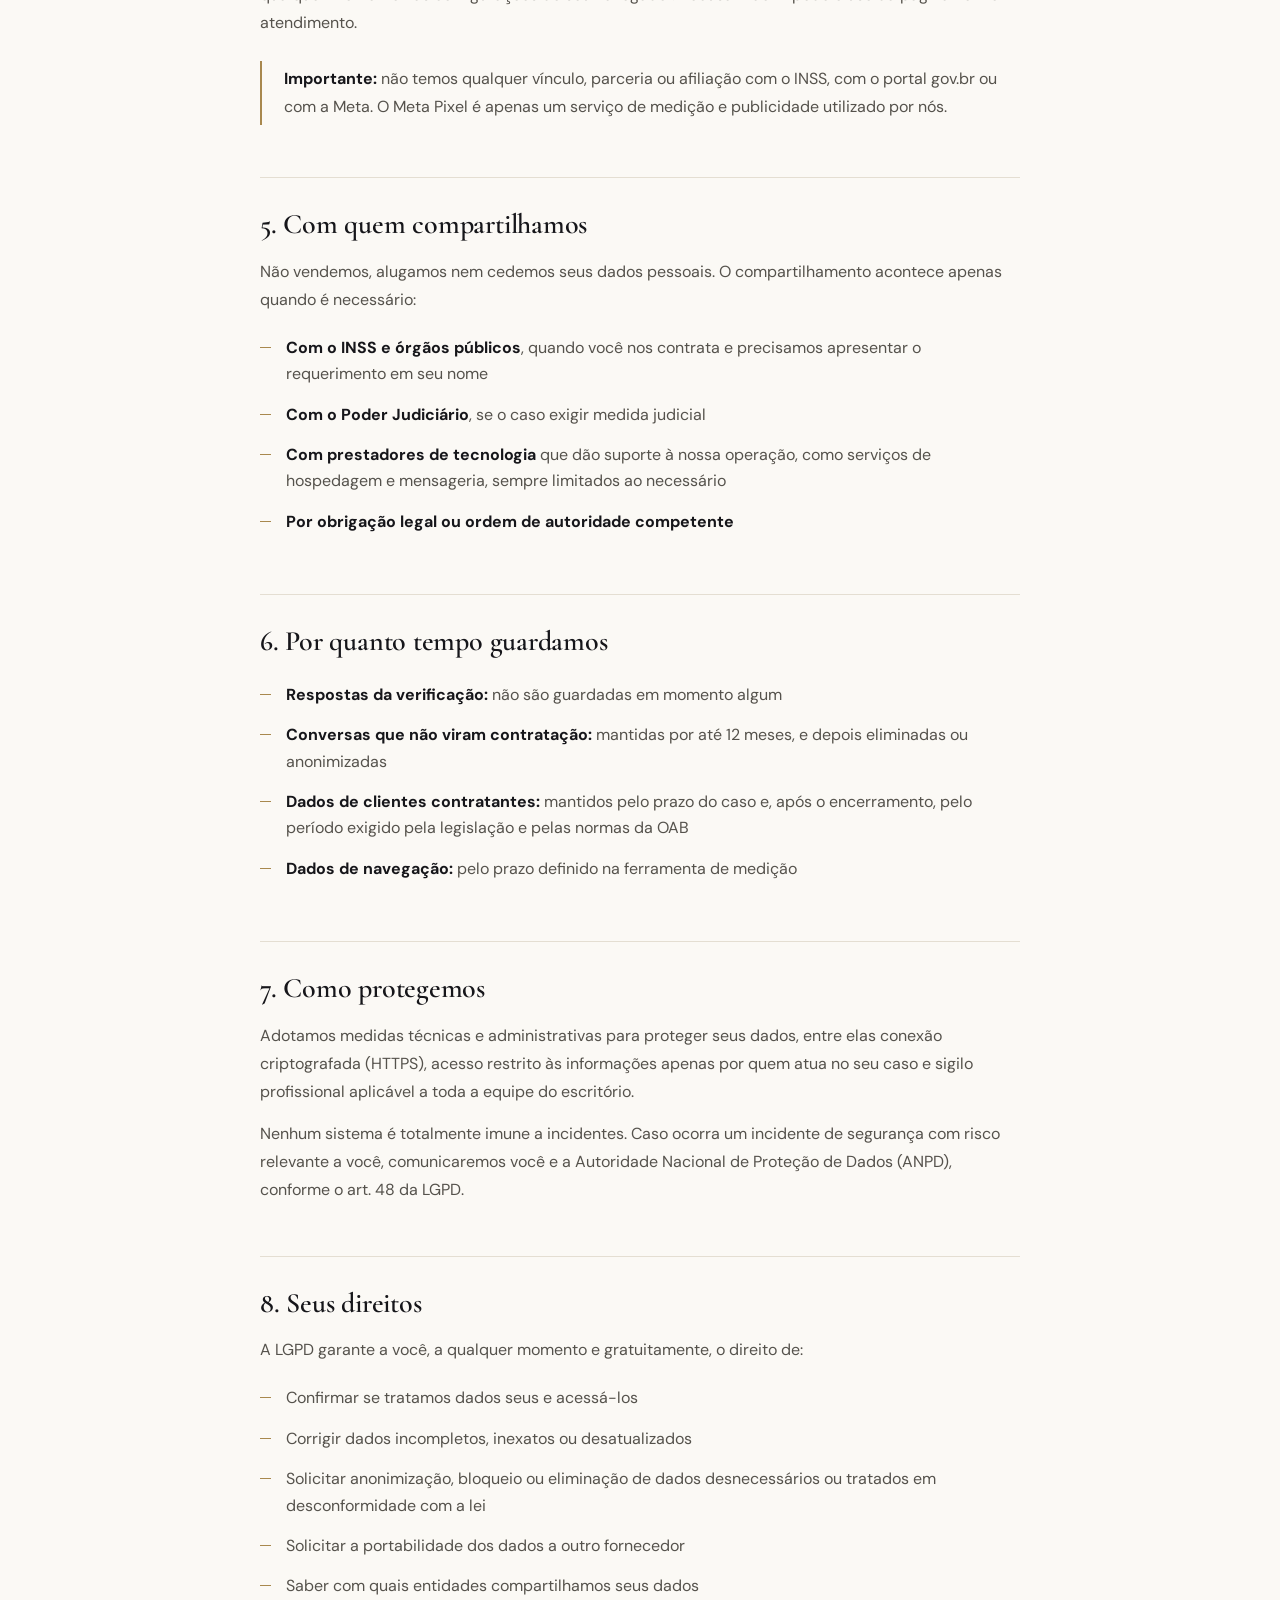
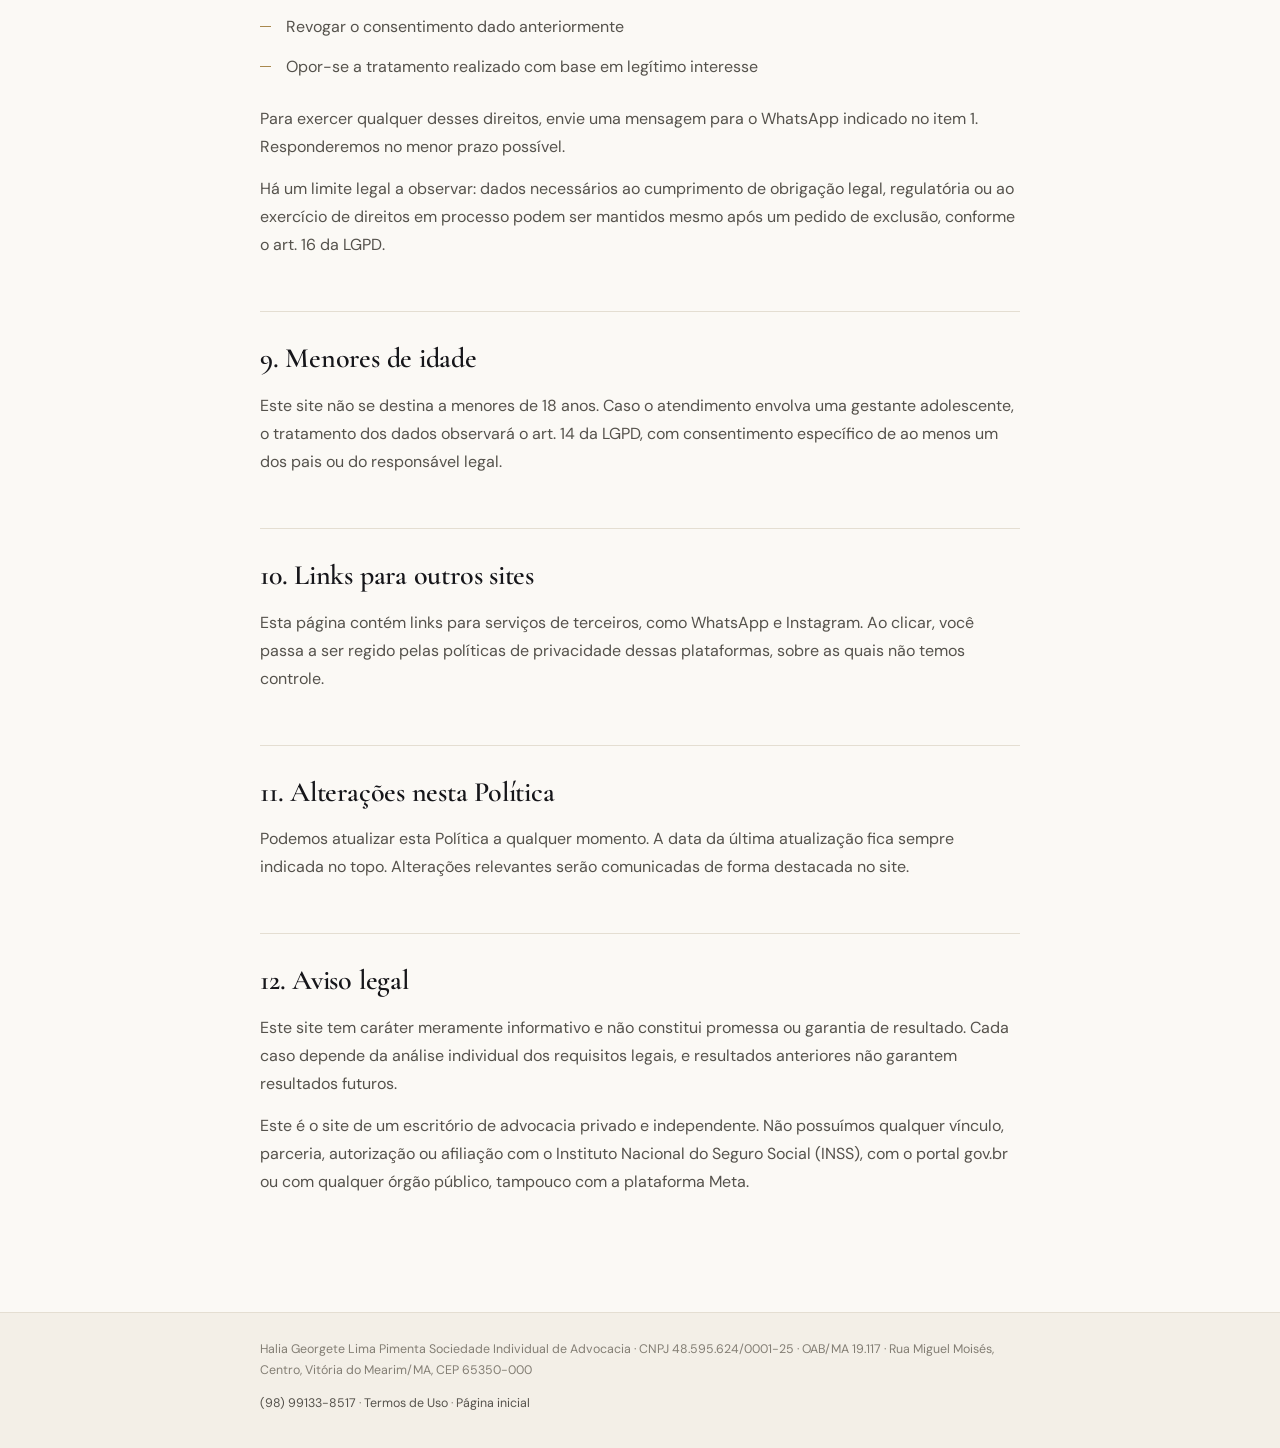
==== commit dfd4a7f6: "Pixel sem dados de resposta e paginas legais revisadas - Meta recebe so parametros de funil (etapa, " ====
--- a/politica-privacidade.html
+++ b/politica-privacidade.html
@@ -5,74 +5,40 @@
 <meta name="viewport" content="width=device-width, initial-scale=1">
 <meta name="robots" content="noindex, follow">
 <title>Política de Privacidade | Dra. Halia Pimenta</title>
+<meta name="theme-color" content="#FBF9F5">
+<link rel="icon" href="img/logo.png" type="image/png">
 <link rel="preconnect" href="https://fonts.googleapis.com">
 <link rel="preconnect" href="https://fonts.gstatic.com" crossorigin>
-<link rel="stylesheet" href="https://fonts.googleapis.com/css2?family=DM+Sans:wght@400;500;700&family=Playfair+Display:wght@600&display=swap" media="print" onload="this.media='all'">
-<noscript><link rel="stylesheet" href="https://fonts.googleapis.com/css2?family=DM+Sans:wght@400;500;700&family=Playfair+Display:wght@600&display=swap"></noscript>
-<style>
-:root{
-  --creme:#F7F4EC; --branco:#fff; --preto:#0F0F11; --grafite:#1A1A1E;
-  --ouro:#C9A961; --ouro-cl:#E6D5A4; --tinta:#1B1B1E; --tinta-2:#5F5C55; --linha:#E2DBCA;
-  --disp:'Playfair Display',Georgia,serif; --corpo:'DM Sans',system-ui,sans-serif;
-}
-*{box-sizing:border-box;margin:0;padding:0}
-body{font-family:var(--corpo);background:var(--creme);color:var(--tinta);font-size:16px;line-height:1.7;-webkit-font-smoothing:antialiased}
-.wrap{max-width:800px;margin:0 auto;padding:0 22px}
-header{background:var(--preto);color:#fff;padding:34px 0}
-header .marca{font-family:var(--disp);font-size:21px;font-weight:600;line-height:1.15}
-header .marca small{display:block;font-family:var(--corpo);font-size:9.5px;letter-spacing:.18em;text-transform:uppercase;color:var(--ouro);font-weight:700;margin-top:5px}
-header a{color:var(--ouro-cl);font-size:14px;text-decoration:none;display:inline-block;margin-top:16px}
-header a:hover{text-decoration:underline}
-main{padding:52px 0 70px}
-h1{font-family:var(--disp);font-size:clamp(28px,5vw,40px);font-weight:600;line-height:1.15;margin-bottom:10px}
-.atualizado{font-size:13.5px;color:var(--tinta-2);padding-bottom:26px;border-bottom:1px solid var(--linha);margin-bottom:34px}
-h2{font-family:var(--disp);font-size:clamp(20px,3.4vw,25px);font-weight:600;line-height:1.25;margin:40px 0 14px;padding-top:8px}
-h2:first-of-type{margin-top:0}
-h3{font-size:16.5px;font-weight:700;margin:24px 0 8px;color:var(--tinta)}
-p{margin-bottom:14px;color:#3E3C38}
-ul{margin:0 0 16px 0;list-style:none}
-li{position:relative;padding:6px 0 6px 22px;color:#3E3C38}
-li::before{content:"";position:absolute;left:2px;top:15px;width:6px;height:6px;border-radius:50%;background:var(--ouro)}
-strong{color:var(--tinta);font-weight:700}
-a{color:#7A6329}
-.box{background:var(--branco);border:1px solid var(--linha);border-radius:14px;padding:24px 26px;margin:22px 0}
-.box p:last-child{margin-bottom:0}
-.dados{background:var(--grafite);color:#D9D5CB;border-radius:14px;padding:26px 28px;margin:22px 0}
-.dados p{color:#D9D5CB;margin-bottom:6px}
-.dados strong{color:#fff}
-.dados a{color:var(--ouro-cl)}
-table{width:100%;border-collapse:collapse;margin:18px 0;font-size:14.6px}
-th,td{text-align:left;padding:11px 12px;border-bottom:1px solid var(--linha);vertical-align:top}
-th{font-weight:700;color:var(--tinta);background:#EFEADE}
-td{color:#3E3C38}
-footer{background:var(--preto);color:#8E8A80;padding:32px 0;font-size:12.6px;line-height:1.6;text-align:center}
-footer a{color:var(--ouro-cl);text-decoration:none}
-@media(max-width:600px){
-  table,thead,tbody,th,td,tr{display:block}
-  thead{display:none}
-  td{border:none;padding:3px 0}
-  tr{border-bottom:1px solid var(--linha);padding:12px 0}
-  td:first-child{font-weight:700;color:var(--tinta)}
-}
-</style>
+<link rel="stylesheet" href="https://fonts.googleapis.com/css2?family=Cormorant+Garamond:wght@500;600&family=DM+Sans:wght@400;700&display=swap" media="print" onload="this.media='all'">
+<noscript><link rel="stylesheet" href="https://fonts.googleapis.com/css2?family=Cormorant+Garamond:wght@500;600&family=DM+Sans:wght@400;700&display=swap"></noscript>
+<link rel="stylesheet" href="styles.css">
+<link rel="stylesheet" href="legal.css">
 </head>
 <body>
 
-<header>
-  <div class="wrap">
-    <div class="marca">Halia Pimenta<small>Advocacia Previdenciária</small></div>
-    <a href="index.html">&larr; Voltar para a página inicial</a>
+<header class="topo">
+  <div class="wrap doc-col">
+    <a class="marca" href="index.html" aria-label="Halia Pimenta, Advocacia Previdenciária, página inicial">
+      <span class="marca-selo" aria-hidden="true">
+        <i>H</i>
+        <img src="img/logo.png" width="256" height="256" alt="" onerror="this.remove()">
+      </span>
+      <span class="marca-txt"><b>Halia Pimenta</b><small>Advocacia Previdenciária</small></span>
+    </a>
+    <a class="hedge" href="index.html">&larr; Página inicial</a>
   </div>
 </header>
 
-<main>
-<div class="wrap">
+<main class="doc">
+<div class="wrap doc-col">
 
+  <div class="regua"></div>
+  <span class="eyebrow">Institucional</span>
   <h1>Política de Privacidade</h1>
-  <p class="atualizado">Última atualização: 24 de agosto de 2026</p>
+  <p class="atualizado">Última atualização: 25 de outubro de 2026</p>
 
   <p>Esta Política explica como tratamos os dados pessoais de quem acessa este site, em conformidade com a <strong>Lei nº 13.709/2018 (Lei Geral de Proteção de Dados, LGPD)</strong>.</p>
-  <p>Escrevemos em linguagem simples de propósito. Se algo aqui não estiver claro, você pode nos perguntar pelos canais indicados no final.</p>
+  <p>Escrevemos em linguagem simples de propósito. Se algo aqui não estiver claro, você pode nos perguntar pelo canal indicado no item 1.</p>
 
   <h2>1. Quem é o responsável pelos seus dados</h2>
 
@@ -84,22 +50,23 @@
     <p>WhatsApp: <a href="https://wa.me/5598991338517">(98) 99133-8517</a></p>
   </div>
 
-  <p>Para qualquer assunto relacionado a dados pessoais, incluindo o exercício dos direitos descritos no item 8, o contato é o e-mail acima.</p>
+  <p>Para qualquer assunto relacionado a dados pessoais, incluindo o exercício dos direitos descritos no item 8, o canal de contato é o WhatsApp acima.</p>
 
-  <h2>2. O questionário do site não coleta dados pessoais</h2>
+  <h2>2. A verificação do site não coleta dados pessoais</h2>
 
   <div class="box">
-    <p>As três perguntas disponíveis nesta página <strong>não pedem nome, telefone, CPF, e-mail nem qualquer documento</strong>.</p>
+    <p>A verificação disponível nesta página tem até 4 perguntas e <strong>não pede nome, telefone, CPF, e-mail nem qualquer documento</strong>.</p>
     <p>As respostas <strong>não são enviadas para nós nem armazenadas em nenhum servidor</strong>. Elas ficam apenas no seu navegador e servem para uma única finalidade: montar automaticamente o texto de uma mensagem no <em>seu próprio</em> WhatsApp.</p>
+    <p>Se você aceitar os cookies de medição, registramos apenas em qual etapa da verificação você chegou, nunca o conteúdo das suas respostas.</p>
     <p>Se você fechar a página sem clicar em "Falar no WhatsApp", nada do que você respondeu chega até nós.</p>
   </div>
 
   <h2>3. Quais dados tratamos, e por quê</h2>
 
   <h3>3.1. Dados que você nos envia voluntariamente</h3>
-  <p>Quando você decide iniciar uma conversa pelo WhatsApp, por e-mail ou pelas redes sociais, passamos a tratar as informações que você compartilha conosco. Isso pode incluir:</p>
+  <p>Quando você decide iniciar uma conversa pelo WhatsApp ou pelas redes sociais, passamos a tratar as informações que você compartilha conosco. Isso pode incluir:</p>
   <ul>
-    <li>Nome, telefone e e-mail</li>
+    <li>Nome, telefone e outros dados de contato que você informar</li>
     <li>Informações sobre sua situação de trabalho, gravidez, nascimento do filho e histórico de contribuições ao INSS</li>
     <li>Documentos que você opte por enviar, como carteira de trabalho, certidão de nascimento, extrato do CNIS ou carta de negativa do INSS</li>
   </ul>
@@ -117,29 +84,27 @@
     <li>Tipo de dispositivo, navegador e sistema operacional</li>
     <li>Páginas visitadas, tempo de permanência e profundidade de rolagem</li>
     <li>Origem do acesso, ou seja, se você chegou por um anúncio, por busca ou por um link</li>
-    <li>Interações com a página, como abrir o questionário, avançar entre as perguntas ou clicar em um botão</li>
+    <li>Interações com a página, como abrir a verificação, avançar entre as etapas ou clicar em um botão, sem o conteúdo das respostas</li>
   </ul>
   <p><strong>Finalidade:</strong> entender como o site é usado, medir o desempenho de campanhas publicitárias e melhorar a página.</p>
   <p><strong>Base legal:</strong> legítimo interesse (art. 7º, IX da LGPD) e, para cookies não essenciais, o seu consentimento (art. 7º, I).</p>
 
   <h2>4. Cookies e tecnologias de terceiros</h2>
-  <p>Utilizamos cookies e tecnologias semelhantes, inclusive de empresas terceiras, para medição e publicidade:</p>
+  <p>Utilizamos cookies e tecnologias semelhantes para o funcionamento da página e, com o seu consentimento, para medição e publicidade:</p>
 
   <table>
     <thead><tr><th>Tecnologia</th><th>Para que serve</th><th>Tipo</th></tr></thead>
     <tbody>
-      <tr><td>Cookies essenciais</td><td>Fazem a página funcionar corretamente</td><td>Sempre ativos</td></tr>
-      <tr><td>Google Analytics / Google Tag Manager</td><td>Estatísticas anônimas de uso e desempenho</td><td>Requer consentimento</td></tr>
+      <tr><td>Cookies essenciais</td><td>Fazem a página funcionar corretamente e guardam a sua escolha sobre cookies</td><td>Sempre ativos</td></tr>
       <tr><td>Meta Pixel (Facebook e Instagram)</td><td>Medir resultados de anúncios e exibir publicidade relevante</td><td>Requer consentimento</td></tr>
-      <tr><td>Google Ads</td><td>Medir conversões de campanhas</td><td>Requer consentimento</td></tr>
     </tbody>
   </table>
 
-  <p>Esses recursos podem transmitir dados para servidores fora do Brasil, inclusive nos Estados Unidos. As transferências internacionais seguem as garantias previstas no art. 33 da LGPD e as políticas dos próprios fornecedores.</p>
+  <p>O Meta Pixel pode transmitir dados para servidores fora do Brasil, inclusive nos Estados Unidos. As transferências internacionais seguem as garantias previstas no art. 33 da LGPD e as políticas do próprio fornecedor.</p>
   <p>Você pode recusar os cookies não essenciais no aviso exibido ao entrar no site, ou bloqueá-los a qualquer momento nas configurações do seu navegador. Recusar não impede o uso da página nem o atendimento.</p>
 
   <div class="box">
-    <p><strong>Importante:</strong> não temos qualquer vínculo, parceria ou afiliação com o INSS, com o portal gov.br, com o Google ou com a Meta. As ferramentas acima são apenas serviços de medição e publicidade contratados por nós.</p>
+    <p><strong>Importante:</strong> não temos qualquer vínculo, parceria ou afiliação com o INSS, com o portal gov.br ou com a Meta. O Meta Pixel é apenas um serviço de medição e publicidade utilizado por nós.</p>
   </div>
 
   <h2>5. Com quem compartilhamos</h2>
@@ -147,16 +112,16 @@
   <ul>
     <li><strong>Com o INSS e órgãos públicos</strong>, quando você nos contrata e precisamos apresentar o requerimento em seu nome</li>
     <li><strong>Com o Poder Judiciário</strong>, se o caso exigir medida judicial</li>
-    <li><strong>Com prestadores de tecnologia</strong> que dão suporte à nossa operação, como serviços de hospedagem, e-mail e mensageria, sempre limitados ao necessário</li>
+    <li><strong>Com prestadores de tecnologia</strong> que dão suporte à nossa operação, como serviços de hospedagem e mensageria, sempre limitados ao necessário</li>
     <li><strong>Por obrigação legal ou ordem de autoridade competente</strong></li>
   </ul>
 
   <h2>6. Por quanto tempo guardamos</h2>
   <ul>
-    <li><strong>Respostas do questionário:</strong> não são guardadas em momento algum</li>
+    <li><strong>Respostas da verificação:</strong> não são guardadas em momento algum</li>
     <li><strong>Conversas que não viram contratação:</strong> mantidas por até 12 meses, e depois eliminadas ou anonimizadas</li>
     <li><strong>Dados de clientes contratantes:</strong> mantidos pelo prazo do caso e, após o encerramento, pelo período exigido pela legislação e pelas normas da OAB</li>
-    <li><strong>Dados de navegação:</strong> pelo prazo definido em cada ferramenta, em regra até 26 meses</li>
+    <li><strong>Dados de navegação:</strong> pelo prazo definido na ferramenta de medição</li>
   </ul>
 
   <h2>7. Como protegemos</h2>
@@ -174,7 +139,7 @@
     <li>Revogar o consentimento dado anteriormente</li>
     <li>Opor-se a tratamento realizado com base em legítimo interesse</li>
   </ul>
-  <p>Para exercer qualquer desses direitos, escreva para o e-mail indicado no item 1. Responderemos no menor prazo possível.</p>
+  <p>Para exercer qualquer desses direitos, envie uma mensagem para o WhatsApp indicado no item 1. Responderemos no menor prazo possível.</p>
   <p>Há um limite legal a observar: dados necessários ao cumprimento de obrigação legal, regulatória ou ao exercício de direitos em processo podem ser mantidos mesmo após um pedido de exclusão, conforme o art. 16 da LGPD.</p>
 
   <h2>9. Menores de idade</h2>
@@ -188,17 +153,20 @@
 
   <h2>12. Aviso legal</h2>
   <p>Este site tem caráter meramente informativo e não constitui promessa ou garantia de resultado. Cada caso depende da análise individual dos requisitos legais, e resultados anteriores não garantem resultados futuros.</p>
-  <p>Este é o site de um escritório de advocacia privado e independente. Não possuímos qualquer vínculo, parceria, autorização ou afiliação com o Instituto Nacional do Seguro Social (INSS), com o portal gov.br ou com qualquer órgão público, tampouco com as plataformas Google ou Meta.</p>
+  <p>Este é o site de um escritório de advocacia privado e independente. Não possuímos qualquer vínculo, parceria, autorização ou afiliação com o Instituto Nacional do Seguro Social (INSS), com o portal gov.br ou com qualquer órgão público, tampouco com a plataforma Meta.</p>
 
 </div>
 </main>
 
-<footer>
-  <div class="wrap">
-    <p>Halia Georgete Lima Pimenta Sociedade Individual de Advocacia &middot; CNPJ 48.595.624/0001-25<br>
-    OAB/MA 19.117 &middot; Rua Miguel Moisés, Centro &middot; Vitória do Mearim/MA &middot; CEP 65350-000<br>
-    <a href="https://wa.me/5598991338517">(98) 99133-8517</a> &middot;
-    <a href="termos-de-uso.html">Termos de Uso</a></p>
+<footer class="rodape rodape-doc">
+  <div class="wrap doc-col">
+    <div class="rod-legal">
+      <p>Halia Georgete Lima Pimenta Sociedade Individual de Advocacia · CNPJ 48.595.624/0001-25 ·
+      OAB/MA 19.117 · Rua Miguel Moisés, Centro, Vitória do Mearim/MA, CEP 65350-000</p>
+      <p><a href="https://wa.me/5598991338517">(98) 99133-8517</a> ·
+      <a href="termos-de-uso.html">Termos de Uso</a> ·
+      <a href="index.html">Página inicial</a></p>
+    </div>
   </div>
 </footer>
 
--- a/styles.css
+++ b/styles.css
@@ -0,0 +1,733 @@
+/* ==========================================================================
+   LP Salário-Maternidade — Dra. Halia Georgete Lima Pimenta · OAB/MA 19.117
+
+   Direção de arte: editorial sóbria. Papel quente, tinta grafite, ouro como
+   acento de hairline — nunca como ambiente. Composição assimétrica, alinhada
+   à esquerda, com filetes no lugar de cards e respiro no lugar de sombra.
+   ========================================================================== */
+
+:root{
+  /* superfícies */
+  --papel:    #FBF9F5;
+  --papel-2:  #F3EFE7;
+  --papel-3:  #FFFFFF;
+
+  /* tinta — cor institucional dominante */
+  --tinta:    #16161A;
+  --tinta-2:  #55524C;
+  --tinta-3:  #837E74;
+  --grafite:  #1C1C20;
+
+  /* ouro — acento, não ambiente. Escurecido para passar contraste em creme. */
+  --ouro:     #A8884E;
+  --ouro-cl:  #D9C290;
+  --ouro-fr:  #EFE6D3;
+
+  /* linhas */
+  --linha:    #E4DED2;
+  --linha-2:  #CEC6B6;
+  --linha-esc:rgba(217,194,144,.22);
+
+  /* apoio semântico */
+  --atencao:  #8A5A2B;
+  --atencao-fundo:#F6EEE2;
+
+  --disp:  'Cormorant Garamond', Georgia, 'Times New Roman', serif;
+  --corpo: 'DM Sans', system-ui, -apple-system, sans-serif;
+
+  --medida: 64ch;
+}
+
+*{box-sizing:border-box;margin:0;padding:0}
+html{scroll-behavior:smooth;scroll-padding-top:92px}
+body{
+  font-family:var(--corpo);background:var(--papel);color:var(--tinta);
+  font-size:16.5px;line-height:1.7;-webkit-font-smoothing:antialiased;
+  -webkit-tap-highlight-color:transparent;overflow-x:hidden;
+}
+img{max-width:100%;display:block}
+::selection{background:var(--ouro-fr);color:var(--tinta)}
+
+.wrap{max-width:1180px;margin:0 auto;padding:0 28px}
+.wrap-estreito{max-width:760px;margin:0 auto;padding:0 28px}
+
+/* ---------- tipografia ----------
+   Escala deliberadamente diferente por seção: hero maior e mais apertado,
+   seções internas menores e mais arejadas. */
+.eyebrow{
+  font-size:10.5px;letter-spacing:.22em;text-transform:uppercase;font-weight:700;
+  color:var(--ouro);display:block;margin-bottom:20px;
+}
+h1{
+  font-family:var(--disp);font-weight:600;
+  font-size:clamp(38px,5.6vw,64px);line-height:1.04;letter-spacing:-.018em;
+  text-wrap:balance;
+}
+h2.tit{
+  font-family:var(--disp);font-weight:600;
+  font-size:clamp(28px,3.9vw,44px);line-height:1.12;letter-spacing:-.012em;
+  max-width:19ch;
+}
+h3,h4{font-family:var(--disp);font-weight:600;letter-spacing:-.005em}
+p{max-width:var(--medida)}
+.sub{color:var(--tinta-2);font-size:17px;line-height:1.72;margin-top:18px;max-width:56ch}
+
+/* filete que abre seções — substitui os ornamentos decorativos */
+.regua{width:46px;height:2px;background:var(--ouro);margin-bottom:26px}
+
+/* ---------- seções ---------- */
+section{padding:clamp(72px,9vw,124px) 0}
+.sec-papel2{background:var(--papel-2)}
+.sec-branco{background:var(--papel-3)}
+.sec-escura{background:var(--grafite);color:#E8E4DC}
+.sec-escura h2.tit,.sec-escura h3,.sec-escura h4{color:#fff}
+.sec-escura .eyebrow{color:var(--ouro-cl)}
+.sec-escura p{color:#B9B4AA}
+
+/* ---------- botões ---------- */
+.btn{
+  display:inline-flex;align-items:center;justify-content:center;gap:10px;
+  background:var(--tinta);color:var(--papel);
+  font-family:var(--corpo);font-size:15px;font-weight:700;
+  letter-spacing:.03em;line-height:1;
+  border:1px solid var(--tinta);border-radius:3px;
+  padding:17px 30px;cursor:pointer;text-decoration:none;text-align:center;
+  transition:background .18s ease,border-color .18s ease,color .18s ease;
+}
+.btn:hover{background:#000;border-color:#000}
+.btn:focus-visible{outline:2px solid var(--ouro);outline-offset:3px}
+.btn-linha{background:transparent;color:var(--tinta);border-color:var(--linha-2)}
+.btn-linha:hover{background:transparent;color:var(--tinta);border-color:var(--tinta)}
+.sec-escura .btn,.cta-final .btn{background:var(--ouro-cl);color:var(--grafite);border-color:var(--ouro-cl)}
+.sec-escura .btn:hover,.cta-final .btn:hover{background:#fff;border-color:#fff}
+.btn-grande{padding:19px 34px;font-size:15.5px}
+
+.hedge{
+  display:inline-block;font-size:14px;color:var(--tinta-2);
+  text-decoration:none;border-bottom:1px solid var(--linha-2);
+  padding-bottom:2px;transition:color .18s,border-color .18s;
+}
+.hedge:hover{color:var(--tinta);border-color:var(--tinta)}
+.sec-escura .hedge,.cta-final .hedge{color:#C9C4BA;border-color:rgba(255,255,255,.3)}
+.sec-escura .hedge:hover,.cta-final .hedge:hover{color:#fff;border-color:#fff}
+
+/* ---------- header ---------- */
+.topo{
+  background:rgba(251,249,245,.92);backdrop-filter:saturate(1.2) blur(6px);
+  border-bottom:1px solid var(--linha);
+  position:sticky;top:0;z-index:800;transition:border-color .25s ease;
+}
+.topo .wrap{display:flex;align-items:center;gap:30px;padding-top:18px;padding-bottom:18px;
+  transition:padding .25s ease}
+.topo.compacto .wrap{padding-top:12px;padding-bottom:12px}
+
+/* Lockup da marca, sem caixa.
+   O brasão é dourado sobre transparente: solto no creme ele sumiria, e foi
+   por isso que existia a caixa escura. A solução é monocromática — filter
+   brightness(0) zera a cor e preserva o alfa, transformando o traço em
+   tinta sólida. Mesma silhueta, contraste alto, nenhum arquivo novo.
+   Nas seções escuras o filtro sai e o dourado original volta. */
+.marca{flex-shrink:0;text-decoration:none;color:var(--tinta);
+  display:flex;align-items:center;gap:0}
+.marca-selo{
+  width:46px;height:46px;flex-shrink:0;display:grid;place-items:center;
+  background:none;border-radius:0;position:relative;
+}
+.marca-selo img{
+  width:46px;height:46px;object-fit:contain;display:block;
+  filter:brightness(0);opacity:.92;
+}
+.marca-selo i{font-family:var(--disp);font-style:normal;font-weight:600;
+  font-size:24px;color:var(--tinta);line-height:1}
+.marca-selo:has(img) i{display:none}
+.sec-escura .marca-selo img,.cta-final .marca-selo img{filter:none;opacity:1}
+.sec-escura .marca-selo i,.cta-final .marca-selo i{color:var(--ouro-cl)}
+.topo.compacto .marca-selo,.topo.compacto .marca-selo img{width:40px;height:40px}
+.rodape .marca-selo,.rodape .marca-selo img{width:42px;height:42px}
+@media(max-width:640px){
+  .marca-selo,.marca-selo img{width:40px;height:40px}
+  .topo.compacto .marca-selo,.topo.compacto .marca-selo img{width:36px;height:36px}
+}
+.marca-txt{
+  display:flex;flex-direction:column;justify-content:center;
+  padding-left:14px;margin-left:14px;border-left:1px solid var(--linha-2);
+}
+.marca-txt b{
+  font-family:var(--disp);font-weight:600;font-size:20px;line-height:1.05;
+  display:block;letter-spacing:.01em;
+}
+.marca-txt small{
+  display:block;font-size:8px;letter-spacing:.21em;text-transform:uppercase;
+  color:var(--tinta-3);font-weight:700;margin-top:4px;
+}
+.sec-escura .marca-txt,.rodape .marca-txt{border-color:var(--linha-2)}
+
+.menu{display:flex;gap:28px;margin-left:auto}
+.menu a{
+  font-size:14px;color:var(--tinta-2);text-decoration:none;white-space:nowrap;
+  position:relative;padding:3px 0;transition:color .18s;
+}
+.menu a::after{content:"";position:absolute;left:0;right:100%;bottom:-1px;
+  height:1px;background:var(--ouro);transition:right .25s ease}
+.menu a:hover{color:var(--tinta)}
+.menu a:hover::after{right:0}
+.topo .btn{padding:12px 22px;font-size:13.5px;flex-shrink:0}
+
+/* ---------- hero — promessa, sem fotografia ----------
+   A foto saiu daqui: ela pertence a "quem resolve", no fim da página. Ter a
+   mesma imagem em dois lugares enfraquecia as duas aparições. */
+.hero{padding:clamp(60px,8vw,110px) 0 clamp(56px,7vw,92px)}
+/* O limite em ch vai no título, não no container: aplicado ao container ele
+   usa o ch do corpo e espreme a coluna inteira. */
+.hero-texto{max-width:900px}
+/* O trecho sublinhado é nowrap; sem folga, o balanceador joga palavras
+   soltas nas linhas de cima. */
+.hero h1{max-width:21ch}
+
+/* Chamada do hero: é a ponte com o criativo do anúncio. Fala direto com a
+   gestante antes do título, para que ela se reconheça no primeiro segundo. */
+.chamada{
+  font-family:var(--disp);font-weight:600;
+  font-size:clamp(21px,2.6vw,29px);line-height:1.2;letter-spacing:-.008em;
+  color:var(--ouro);margin-bottom:14px;max-width:34ch;
+}
+
+.hero h1 em{font-style:normal;position:relative;white-space:nowrap}
+.hero h1 em::after{
+  content:"";position:absolute;left:0;right:0;bottom:.1em;height:1px;background:var(--ouro);
+}
+.hero-lead{
+  color:var(--tinta-2);font-size:clamp(16.5px,1.6vw,18.5px);line-height:1.72;
+  margin-top:26px;max-width:46ch;
+}
+.hero-lead strong{color:var(--tinta);font-weight:700}
+
+.hero-acoes{display:flex;align-items:center;gap:22px;flex-wrap:wrap;margin-top:36px}
+.hero-nota{font-size:13.2px;color:var(--tinta-3);margin-top:16px;letter-spacing:.01em}
+
+.hero-prazo{
+  margin-top:40px;padding-top:22px;border-top:1px solid var(--linha);
+  font-size:14.2px;line-height:1.6;color:var(--tinta-2);max-width:48ch;
+}
+.hero-prazo strong{color:var(--atencao);font-weight:700}
+
+/* ---------- faixa de base legal entre seções ---------- */
+.faixa-lei{background:var(--tinta);color:#B9B4AA;padding:22px 0}
+.faixa-lei .wrap{display:flex;align-items:baseline;gap:22px;flex-wrap:wrap}
+.faixa-lei span{
+  font-size:9.5px;letter-spacing:.22em;text-transform:uppercase;font-weight:700;
+  color:var(--ouro-cl);flex-shrink:0;
+}
+.faixa-lei p{font-size:13.8px;line-height:1.6;color:#AFAAA0;max-width:78ch;margin:0}
+.faixa-lei strong{color:#fff;font-weight:700}
+@media(max-width:640px){
+  .faixa-lei{padding:18px 0}
+  .faixa-lei .wrap{gap:8px}
+  .faixa-lei p{font-size:13px}
+}
+
+/* ---------- identificação — casos ---------- */
+.casos{
+  margin-top:clamp(36px,4.5vw,56px);display:grid;gap:0;
+  border-top:1px solid var(--linha);
+}
+@media(min-width:760px){.casos{grid-template-columns:1fr 1fr;column-gap:56px}}
+@media(min-width:1040px){.casos{grid-template-columns:repeat(3,1fr);column-gap:44px}}
+.caso{padding:26px 0;border-bottom:1px solid var(--linha)}
+.caso h3{font-size:19px;line-height:1.28;margin-bottom:8px}
+.caso p{font-size:14.8px;line-height:1.65;color:var(--tinta-2);max-width:42ch}
+
+/* ---------- ação de seção ---------- */
+.acao-secao{
+  display:flex;align-items:center;gap:20px;flex-wrap:wrap;
+  margin-top:clamp(34px,4vw,48px);
+}
+.acao-secao span{font-size:13px;color:var(--tinta-3)}
+.sec-escura .acao-secao span{color:#9A958B}
+
+/* ---------- relatos — faixa deslizante ---------- */
+.relatos-faixa{
+  margin-top:clamp(34px,4vw,52px);display:flex;gap:0;
+  overflow-x:auto;scroll-snap-type:x mandatory;
+  scrollbar-width:none;-webkit-overflow-scrolling:touch;
+  border-top:1px solid var(--linha);
+}
+.relatos-faixa::-webkit-scrollbar{display:none}
+.relato{
+  scroll-snap-align:start;flex:0 0 330px;padding:30px 36px 30px 0;
+  border-right:1px solid var(--linha);
+}
+.relato:last-child{border-right:none}
+.relato p{
+  font-family:var(--disp);font-size:21px;line-height:1.45;color:var(--tinta);
+  font-weight:500;max-width:none;
+}
+.relato p strong{font-weight:600}
+.relato cite{
+  display:flex;align-items:center;gap:10px;font-style:normal;margin-top:18px;
+  font-size:12px;letter-spacing:.11em;text-transform:uppercase;
+  color:var(--tinta-3);font-weight:700;
+}
+.relato cite em{font-style:normal;color:var(--ouro)}
+.relatos-dica{
+  font-size:12px;letter-spacing:.1em;text-transform:uppercase;color:var(--tinta-3);
+  margin-top:16px;
+}
+@media(min-width:1040px){.relatos-dica{display:none}}
+@media(max-width:640px){
+  .relato{flex:0 0 82%;padding:26px 24px 26px 0}
+  .relato p{font-size:19px}
+}
+
+/* ---------- dúvida central ---------- */
+.duvida-central{
+  background:var(--papel-3);border-top:1px solid var(--linha);
+  border-bottom:1px solid var(--linha);text-align:left;
+}
+.duvida-central h2{
+  font-family:var(--disp);font-weight:600;font-size:clamp(27px,3.6vw,40px);
+  line-height:1.14;letter-spacing:-.014em;margin:6px 0 22px;max-width:22ch;
+}
+.duvida-central p{font-size:17px;line-height:1.75;color:var(--tinta-2);max-width:62ch}
+.duvida-central p+p{margin-top:16px}
+
+/* ---------- como trabalhamos ---------- */
+.trabalho{margin-top:clamp(34px,4vw,52px)}
+.compromissos-claro{
+  list-style:none;display:grid;gap:0;border-top:1px solid var(--linha);
+  margin-bottom:clamp(34px,4vw,48px);
+}
+@media(min-width:760px){.compromissos-claro{grid-template-columns:1fr 1fr;column-gap:56px}}
+.compromissos-claro li{
+  font-size:15.4px;line-height:1.55;color:var(--tinta-2);
+  padding:16px 0 16px 26px;border-bottom:1px solid var(--linha);position:relative;
+}
+.compromissos-claro li::before{
+  content:"";position:absolute;left:0;top:25px;width:11px;height:1px;background:var(--ouro);
+}
+
+/* ---------- números ---------- */
+.numeros{
+  display:grid;grid-template-columns:1fr 1fr;gap:0;margin:32px 0 0;
+  border-top:1px solid rgba(255,255,255,.12);
+}
+@media(min-width:620px){.numeros{grid-template-columns:repeat(4,1fr)}}
+.numeros>div{padding:18px 16px 18px 0;border-bottom:1px solid rgba(255,255,255,.12)}
+.numeros dt{
+  font-size:9.5px;letter-spacing:.2em;text-transform:uppercase;
+  color:var(--ouro-cl);font-weight:700;margin-bottom:7px;
+}
+.numeros dd{
+  font-family:var(--disp);font-size:19px;font-weight:600;color:#fff;line-height:1.2;
+}
+.sec-escura .numeros+.btn{margin-top:34px}
+
+/* ---------- duplo benefício — composição comparativa ---------- */
+.comparativo{
+  display:grid;gap:0;margin-top:clamp(40px,5vw,64px);
+  border-top:1px solid var(--linha);
+}
+@media(min-width:860px){
+  .comparativo{grid-template-columns:1fr 1fr}
+  .comparativo .via+.via{border-left:1px solid var(--linha)}
+}
+.via{padding:38px 0 36px;position:relative}
+@media(min-width:860px){.via{padding:40px 44px 38px}.via:first-child{padding-left:0}}
+@media(max-width:859px){.via+.via{border-top:1px solid var(--linha)}}
+
+.via-ordem{
+  font-family:var(--disp);font-size:52px;font-weight:600;line-height:1;
+  color:var(--ouro);display:block;margin-bottom:14px;
+}
+.via h3{font-size:24px;line-height:1.2;margin-bottom:4px}
+.via-fonte{
+  font-size:10.5px;letter-spacing:.18em;text-transform:uppercase;
+  color:var(--tinta-3);font-weight:700;margin-bottom:16px;
+}
+.via p{font-size:15.6px;line-height:1.68;color:var(--tinta-2);max-width:40ch}
+.via-estado{
+  display:block;margin-top:20px;padding-top:14px;border-top:1px solid var(--linha);
+  font-size:13.4px;font-weight:700;letter-spacing:.01em;
+}
+.via-estado.garantido{color:#3F5F36}
+.via-estado.condicional{color:var(--atencao)}
+
+.ressalva{
+  margin-top:clamp(36px,4vw,52px);padding:26px 0 0;border-top:1px solid var(--linha);
+  font-size:15.4px;line-height:1.72;color:var(--tinta-2);max-width:72ch;
+}
+.ressalva strong{color:var(--tinta)}
+
+/* ---------- credibilidade / depoimentos — citações, não cards ---------- */
+.citacoes{margin-top:clamp(36px,4.5vw,56px);display:grid;gap:0}
+@media(min-width:900px){.citacoes{grid-template-columns:1fr 1fr;column-gap:64px}}
+.citacao{padding:30px 0;border-top:1px solid var(--linha)}
+.citacao p{
+  font-family:var(--disp);font-size:21px;line-height:1.46;color:var(--tinta);
+  font-weight:500;max-width:38ch;
+}
+.citacao p strong{font-weight:600}
+.citacao cite{
+  display:block;font-style:normal;margin-top:16px;
+  font-size:12.5px;letter-spacing:.1em;text-transform:uppercase;
+  color:var(--tinta-3);font-weight:700;
+}
+.citacao cite em{font-style:normal;color:var(--ouro);margin-left:8px}
+.nota-legal{
+  margin-top:34px;padding-top:20px;border-top:1px solid var(--linha);
+  font-size:12.8px;line-height:1.65;color:var(--tinta-3);max-width:74ch;
+}
+
+/* ---------- como funciona — lista editorial vertical ---------- */
+.etapas{margin-top:clamp(40px,5vw,60px);display:grid;gap:0;max-width:820px}
+.etapa{
+  display:grid;grid-template-columns:auto 1fr;gap:26px;align-items:start;
+  padding:30px 0;border-top:1px solid var(--linha);
+}
+.etapa:last-child{border-bottom:1px solid var(--linha)}
+.etapa-n{
+  font-family:var(--disp);font-size:34px;font-weight:600;line-height:1;
+  color:var(--ouro);min-width:46px;
+}
+.etapa h3{font-size:21px;line-height:1.25;margin-bottom:7px}
+.etapa p{font-size:15.6px;line-height:1.7;color:var(--tinta-2);max-width:52ch}
+
+/* ---------- sobre a advogada ---------- */
+.sobre-grid{display:grid;gap:clamp(36px,5vw,76px);align-items:center}
+@media(min-width:900px){.sobre-grid{grid-template-columns:.86fr 1fr}}
+.retrato{position:relative}
+/* Existe uma única fotografia. Para não repetir o mesmo enquadramento duas
+   vezes na página, aqui o recorte é quadrado e mais aberto que o do hero. */
+.retrato img{
+  width:100%;height:auto;aspect-ratio:1/1;object-fit:cover;object-position:center 30%;
+  border-radius:2px;
+}
+.retrato figcaption{
+  margin-top:18px;padding-top:16px;border-top:2px solid var(--ouro-cl);
+}
+.retrato figcaption b{
+  font-family:var(--disp);font-size:19px;font-weight:600;display:block;
+  line-height:1.25;color:#fff;
+}
+.retrato figcaption span{
+  display:block;font-size:10.5px;letter-spacing:.16em;text-transform:uppercase;
+  color:var(--ouro-cl);font-weight:700;margin-top:7px;
+}
+.autoridade{
+  font-size:13px;letter-spacing:.14em;text-transform:uppercase;font-weight:700;
+  color:var(--ouro-cl);margin-top:20px;
+}
+.sec-escura .txt{font-size:16.5px;line-height:1.78;color:#C4BFB5;margin-top:22px;max-width:52ch}
+.sec-escura .txt strong{color:#fff;font-weight:700}
+.compromissos{list-style:none;margin:32px 0 0;display:grid;gap:0;max-width:46ch}
+.compromissos li{
+  font-size:15.2px;line-height:1.6;color:#C4BFB5;
+  padding:14px 0 14px 26px;border-top:1px solid rgba(255,255,255,.1);position:relative;
+}
+.compromissos li:last-child{border-bottom:1px solid rgba(255,255,255,.1)}
+.compromissos li::before{
+  content:"";position:absolute;left:0;top:23px;width:9px;height:1px;background:var(--ouro-cl);
+}
+.sec-escura .btn{margin-top:36px}
+
+/* ---------- FAQ ---------- */
+.faq-lista{margin-top:clamp(36px,4.5vw,54px);max-width:860px;border-top:1px solid var(--linha)}
+.faq details{border-bottom:1px solid var(--linha)}
+.faq summary{
+  list-style:none;cursor:pointer;padding:24px 52px 24px 0;position:relative;
+  font-family:var(--disp);font-size:clamp(19px,2.1vw,23px);font-weight:600;
+  line-height:1.35;color:var(--tinta);transition:color .18s;
+}
+.faq summary::-webkit-details-marker{display:none}
+.faq summary:hover{color:var(--ouro)}
+.faq summary:focus-visible{outline:2px solid var(--ouro);outline-offset:4px}
+.faq summary::after{
+  content:"";position:absolute;right:8px;top:50%;width:13px;height:1px;
+  background:var(--tinta-2);transition:transform .25s ease;
+}
+.faq summary::before{
+  content:"";position:absolute;right:8px;top:50%;width:13px;height:1px;
+  background:var(--tinta-2);transform:rotate(90deg);transition:transform .25s ease,opacity .25s;
+}
+.faq details[open] summary::before{transform:rotate(0);opacity:0}
+.faq .resp{
+  padding:0 52px 26px 0;font-size:16px;line-height:1.76;color:var(--tinta-2);max-width:68ch;
+}
+.faq .resp a{color:var(--ouro);text-decoration:underline;text-underline-offset:3px}
+
+/* ---------- CTA final ---------- */
+.cta-final{background:var(--grafite);color:#fff;border-top:1px solid rgba(255,255,255,.08)}
+.cta-final h2{
+  font-family:var(--disp);font-weight:600;font-size:clamp(30px,4.2vw,50px);
+  line-height:1.1;letter-spacing:-.015em;max-width:17ch;color:#fff;
+}
+.cta-final p{color:#B9B4AA;font-size:16.5px;margin-top:20px;max-width:46ch}
+.cta-final .acoes{display:flex;align-items:center;gap:24px;flex-wrap:wrap;margin-top:36px}
+
+/* ---------- rodapé ---------- */
+.rodape{background:var(--papel-2);color:var(--tinta-2);padding:72px 0 0;font-size:14.5px;
+  border-top:1px solid var(--linha)}
+.rod-grid{display:grid;gap:40px;padding-bottom:48px}
+@media(min-width:780px){.rod-grid{grid-template-columns:1.5fr 1fr 1fr 1fr;gap:44px}}
+.rod-marca .marca{margin-bottom:16px}
+.rod-oab{font-size:11px;letter-spacing:.16em;text-transform:uppercase;
+  font-weight:700;color:var(--ouro);margin-bottom:12px}
+.rod-marca p{font-size:14.2px;line-height:1.68;max-width:34ch}
+.rodape h5{
+  font-family:var(--corpo);font-size:10.5px;letter-spacing:.18em;text-transform:uppercase;
+  font-weight:700;color:var(--tinta);margin-bottom:16px;
+}
+.rod-lista{list-style:none}
+.rod-lista li{padding:5px 0;line-height:1.6}
+.rodape a{color:var(--tinta-2);text-decoration:none;
+  border-bottom:1px solid transparent;transition:color .18s,border-color .18s}
+.rodape a:hover{color:var(--tinta);border-color:var(--linha-2)}
+.rod-legal{
+  border-top:1px solid var(--linha);padding:26px 0 34px;
+  font-size:12.4px;line-height:1.7;color:var(--tinta-3);
+}
+.rod-legal p{max-width:none}
+.rod-legal p+p{margin-top:12px}
+
+/* ---------- barra fixa mobile ---------- */
+.barra-fixa{
+  position:fixed;left:0;right:0;bottom:0;z-index:880;display:none;
+  background:var(--papel);border-top:1px solid var(--linha-2);
+  padding:12px 20px calc(12px + env(safe-area-inset-bottom));
+  transform:translateY(110%);transition:transform .28s ease;
+  align-items:center;gap:16px;
+}
+.barra-fixa.visivel{transform:none}
+.barra-fixa .btn{flex:1;padding:15px 16px;font-size:14.5px}
+.barra-fixa span{font-size:11.5px;color:var(--tinta-3);line-height:1.35;max-width:9ch;flex-shrink:0}
+@media(max-width:900px){.barra-fixa{display:flex}}
+body.modal-aberto .barra-fixa{transform:translateY(110%)}
+
+/* ---------- reveal ---------- */
+.reveal{opacity:0;transform:translateY(14px);
+  transition:opacity .55s ease var(--d,0ms),transform .55s ease var(--d,0ms)}
+.reveal.in{opacity:1;transform:none}
+
+/* ==========================================================================
+   QUIZ — mesma linguagem editorial, sem alterar comportamento
+   ========================================================================== */
+.sq-modal{
+  position:fixed;inset:0;z-index:99999;display:none;align-items:center;justify-content:center;
+  background:rgba(22,22,26,.6);backdrop-filter:blur(3px);padding:24px;
+}
+.sq-modal.aberto{display:flex}
+.sq-painel{
+  background:var(--papel);width:100%;max-width:560px;max-height:100%;
+  border-radius:3px;display:flex;flex-direction:column;overflow:hidden;
+  border:1px solid var(--linha-2);animation:sqEntra .24s ease;
+}
+@keyframes sqEntra{from{opacity:0;transform:translateY(10px)}to{opacity:1;transform:none}}
+
+.sq-topo{
+  display:flex;align-items:center;gap:18px;padding:20px 24px 18px;
+  border-bottom:1px solid var(--linha);flex-shrink:0;
+}
+.sq-medidor{flex:1;display:flex;flex-direction:column;gap:9px}
+.sq-barra{width:100%;height:2px;background:var(--linha);overflow:hidden}
+.sq-barra i{display:block;height:100%;width:0;background:var(--ouro);transition:width .32s ease}
+.sq-medidor span{
+  font-size:10px;font-weight:700;letter-spacing:.2em;text-transform:uppercase;color:var(--ouro);
+}
+.sq-fechar{
+  background:none;border:none;cursor:pointer;font-size:24px;line-height:1;
+  color:var(--tinta-3);padding:2px 4px;transition:color .18s;
+}
+.sq-fechar:hover{color:var(--tinta)}
+.sq-fechar:focus-visible{outline:2px solid var(--ouro);outline-offset:3px}
+
+.sq-corpo{padding:30px 24px 30px;overflow-y:auto;flex:1;animation:sqTela .24s ease}
+@keyframes sqTela{from{opacity:0;transform:translateY(6px)}to{opacity:1;transform:none}}
+@media(min-width:641px){.sq-corpo{padding:34px 34px 34px}}
+
+.sq-passo{
+  font-size:10px;letter-spacing:.2em;text-transform:uppercase;font-weight:700;
+  color:var(--tinta-3);margin-bottom:14px;
+}
+.sq-pergunta{
+  font-family:var(--disp);font-size:clamp(23px,3vw,28px);line-height:1.22;
+  font-weight:600;margin-bottom:8px;letter-spacing:-.01em;
+}
+.sq-ajuda{font-size:14.5px;line-height:1.6;color:var(--tinta-2);margin-bottom:26px;max-width:46ch}
+
+.sq-opcoes{display:flex;flex-direction:column;gap:0;border-top:1px solid var(--linha)}
+.sq-op{
+  display:flex;align-items:center;gap:16px;width:100%;min-height:64px;text-align:left;
+  font-family:var(--corpo);font-size:16px;line-height:1.4;color:var(--tinta);
+  background:transparent;border:none;border-bottom:1px solid var(--linha);
+  padding:16px 10px 16px 2px;cursor:pointer;
+  transition:background .16s ease,padding-left .16s ease;
+}
+.sq-op:hover{background:var(--papel-2);padding-left:10px}
+.sq-op:focus-visible{outline:2px solid var(--ouro);outline-offset:-2px}
+.sq-op span.b{
+  flex-shrink:0;width:9px;height:9px;border:1px solid var(--linha-2);border-radius:50%;
+  transition:background .16s,border-color .16s;
+}
+.sq-op:hover span.b{background:var(--ouro);border-color:var(--ouro)}
+.sq-op .t{display:block}
+.sq-op .t em{
+  display:block;font-style:normal;font-size:13.2px;color:var(--tinta-3);
+  margin-top:4px;line-height:1.45;
+}
+.sq-voltar{
+  background:none;border:none;cursor:pointer;font-family:var(--corpo);font-size:13.5px;
+  color:var(--tinta-3);padding:8px 0;margin-top:22px;
+  border-bottom:1px solid var(--linha-2);transition:color .18s,border-color .18s;
+}
+.sq-voltar:hover{color:var(--tinta);border-color:var(--tinta)}
+
+/* análise */
+.sq-analise{padding:10px 0 4px}
+.sq-spin{
+  width:34px;height:34px;margin-bottom:24px;border-radius:50%;
+  border:1px solid var(--linha);border-top-color:var(--ouro);animation:gira .9s linear infinite;
+}
+@keyframes gira{to{transform:rotate(360deg)}}
+.sq-checks{list-style:none;margin:24px 0 0;border-top:1px solid var(--linha)}
+.sq-checks li{
+  display:flex;align-items:center;gap:14px;padding:13px 0;font-size:15px;
+  color:var(--tinta-3);border-bottom:1px solid var(--linha);
+  opacity:.45;transition:opacity .35s ease,color .35s ease;
+}
+.sq-checks li.ok{opacity:1;color:var(--tinta)}
+.sq-checks .mk{
+  width:14px;height:14px;flex-shrink:0;position:relative;
+  border:1px solid var(--linha-2);transition:border-color .35s;
+}
+.sq-checks li.ok .mk{border-color:var(--ouro)}
+.sq-checks li.ok .mk::after{
+  content:"";position:absolute;left:4px;top:1px;width:4px;height:8px;
+  border:solid var(--ouro);border-width:0 1.5px 1.5px 0;transform:rotate(45deg);
+}
+
+/* resultado */
+.sq-selo{
+  font-family:var(--disp);font-size:11px;font-weight:700;letter-spacing:.2em;
+  text-transform:uppercase;color:var(--ouro);margin-bottom:14px;
+  font-family:var(--corpo);
+}
+.sq-selo.alerta{color:var(--atencao)}
+.sq-res-tit{
+  font-family:var(--disp);font-size:clamp(24px,3vw,30px);line-height:1.18;
+  font-weight:600;margin-bottom:18px;letter-spacing:-.012em;
+}
+.sq-res-txt{font-size:15.8px;line-height:1.72;color:var(--tinta-2);margin-bottom:16px}
+.sq-res-txt strong{color:var(--tinta);font-weight:700}
+.sq-urg{
+  background:var(--atencao-fundo);border-left:2px solid var(--atencao);
+  padding:15px 18px;font-size:14.4px;line-height:1.6;color:#6B451F;
+  font-weight:700;margin-bottom:20px;
+}
+.sq-lista-doc{
+  margin:24px 0 26px;padding-top:20px;border-top:1px solid var(--linha);
+}
+.sq-lista-doc p{
+  font-size:10.5px;font-weight:700;letter-spacing:.18em;text-transform:uppercase;
+  color:var(--tinta-3);margin-bottom:12px;
+}
+.sq-lista-doc ul{list-style:none}
+.sq-lista-doc li{
+  font-size:15px;line-height:1.55;color:var(--tinta-2);padding:7px 0 7px 20px;position:relative;
+}
+.sq-lista-doc li::before{
+  content:"";position:absolute;left:0;top:16px;width:9px;height:1px;background:var(--ouro);
+}
+.sq-lista-doc em{font-style:normal;color:var(--tinta-3)}
+.sq-corpo .btn{width:100%}
+.sq-horario{font-size:13px;line-height:1.55;color:var(--tinta-3);margin-top:16px}
+.sq-rodape{
+  border-top:1px solid var(--linha);padding:15px 24px 17px;font-size:11px;
+  line-height:1.6;color:var(--tinta-3);flex-shrink:0;
+}
+.sq-rodape a{color:var(--ouro)}
+
+/* ---------- cookies ---------- */
+.cookie{
+  position:fixed;left:24px;right:24px;bottom:24px;z-index:950;display:none;
+  background:var(--papel);border:1px solid var(--linha-2);
+  padding:24px 26px;max-width:460px;
+  padding-bottom:calc(24px + env(safe-area-inset-bottom));
+}
+.cookie.aberto{display:block}
+.cookie p{font-size:13.8px;line-height:1.65;color:var(--tinta-2);margin-bottom:18px;max-width:none}
+.cookie a{color:var(--ouro)}
+.cookie-acoes{display:flex;gap:12px;flex-wrap:wrap}
+.cookie .btn{flex:1;padding:12px 16px;font-size:13.5px;min-width:140px}
+.cookie .btn.recusar{background:transparent;color:var(--tinta);border-color:var(--linha-2)}
+.cookie .btn.recusar:hover{background:transparent;border-color:var(--tinta)}
+
+/* ==========================================================================
+   MOBILE — experiência própria, não desktop comprimido
+   ========================================================================== */
+@media(max-width:900px){
+  .menu{display:none}
+  .topo .btn{display:none}
+  .topo .wrap{gap:14px;padding-top:14px;padding-bottom:14px}
+  .wrap,.wrap-estreito{padding:0 22px}
+  body{padding-bottom:0}
+  .cookie{left:16px;right:16px;bottom:88px;max-width:none}
+}
+
+@media(max-width:640px){
+  html{scroll-padding-top:74px}
+  body{font-size:16px}
+  section{padding:58px 0}
+  .hero{padding:34px 0 52px}
+
+  .hero-texto>.eyebrow{margin-bottom:14px}
+  .hero-texto>.hero-lead{margin-top:16px}
+  .hero-texto>.hero-acoes{margin-top:26px}
+
+  h1{font-size:clamp(33px,8.6vw,42px);line-height:1.08}
+  .hero h1{max-width:none}
+  .casos{margin-top:30px}
+  .caso h3{font-size:18px}
+  .duvida-central h2{font-size:clamp(25px,6.4vw,32px)}
+  .duvida-central p{font-size:16px}
+  .numeros>div{padding:15px 12px 15px 0}
+  .numeros dd{font-size:17px}
+  .acao-secao{flex-direction:column;align-items:stretch;gap:12px}
+  .acao-secao .btn{width:100%}
+  .acao-secao span{text-align:center}
+  h2.tit{font-size:clamp(25px,6.4vw,32px);max-width:none}
+  .sub{font-size:16px}
+  .hero-acoes{flex-direction:column;align-items:stretch;gap:14px}
+  .hero-acoes .btn{width:100%}
+
+  .via-ordem{font-size:40px}
+  .via h3{font-size:21px}
+  .etapa{grid-template-columns:auto 1fr;gap:18px;padding:24px 0}
+  .etapa-n{font-size:27px;min-width:34px}
+  .etapa h3{font-size:19px}
+  .citacao p{font-size:19px}
+  .faq summary{padding-right:40px}
+  .faq .resp{padding-right:0}
+
+  .barra-fixa{padding:10px 16px calc(10px + env(safe-area-inset-bottom))}
+  .barra-fixa span{display:none}
+  .barra-fixa .btn{padding:16px 14px;font-size:15px}
+
+  .sq-modal{padding:0;align-items:stretch}
+  .sq-painel{max-width:none;height:100dvh;max-height:100dvh;border:none;border-radius:0;
+    padding-bottom:env(safe-area-inset-bottom)}
+  .sq-op{min-height:66px;font-size:16.2px}
+  .cookie{left:0;right:0;bottom:0;border-left:none;border-right:none;border-bottom:none;padding:20px}
+}
+
+@media(max-width:380px){
+  .wrap,.wrap-estreito{padding:0 18px}
+  h1{font-size:30px}
+  .marca-txt b{font-size:18px}
+  .btn{font-size:14px;padding:16px 18px}
+}
+
+/* ---------- movimento reduzido ---------- */
+@media(prefers-reduced-motion:reduce){
+  *{animation:none!important;scroll-behavior:auto!important;transition:none!important}
+  .reveal{opacity:1;transform:none}
+}
--- a/legal.css
+++ b/legal.css
@@ -0,0 +1,76 @@
+/* ==========================================================================
+   Páginas legais — Política de Privacidade e Termos de Uso
+   Carrega depois do styles.css e herda dele tokens, header, marca e rodapé.
+   Aqui fica só a tipografia de documento: coluna estreita, filetes no lugar
+   de caixas, mesma linguagem editorial da LP.
+   ========================================================================== */
+
+/* Coluna de leitura. Header, corpo e rodapé usam a mesma largura para que as
+   margens esquerdas se alinhem. */
+.wrap.doc-col{max-width:816px}
+
+.topo .hedge{margin-left:auto;white-space:nowrap}
+
+.doc{padding:clamp(48px,7vw,88px) 0 clamp(64px,8vw,104px)}
+.doc h1{font-size:clamp(34px,5vw,52px);line-height:1.08;margin-bottom:14px}
+.atualizado{
+  font-size:13px;color:var(--tinta-3);letter-spacing:.01em;
+  padding-bottom:28px;border-bottom:1px solid var(--linha);margin-bottom:40px;
+}
+
+.doc h2{
+  font-family:var(--disp);font-weight:600;font-size:clamp(23px,2.8vw,28px);line-height:1.2;letter-spacing:-.008em;
+  margin:52px 0 16px;padding-top:30px;border-top:1px solid var(--linha);
+}
+.doc h3{
+  font-family:var(--corpo);font-size:15px;font-weight:700;letter-spacing:.01em;
+  margin:28px 0 8px;
+}
+.doc p{font-size:16px;line-height:1.75;color:var(--tinta-2);margin-bottom:14px;max-width:none}
+.doc strong{color:var(--tinta);font-weight:700}
+.doc a{color:var(--tinta);text-decoration:underline;text-decoration-color:var(--ouro);
+  text-underline-offset:3px}
+.doc a:hover{text-decoration-thickness:2px}
+
+/* lista com traço dourado, como os compromissos da LP */
+.doc ul{list-style:none;margin:0 0 18px}
+.doc li{
+  position:relative;padding:7px 0 7px 26px;font-size:16px;line-height:1.65;color:var(--tinta-2);
+}
+.doc li::before{
+  content:"";position:absolute;left:0;top:19px;width:11px;height:1px;background:var(--ouro);
+}
+
+/* dados do responsável: bloco de identificação entre filetes */
+.dados{
+  margin:22px 0 26px;padding:20px 0;border-top:1px solid var(--linha-2);
+  border-bottom:1px solid var(--linha-2);
+}
+.doc .dados p{margin-bottom:4px;font-size:15.4px}
+.doc .dados p:last-child{margin-bottom:0}
+
+/* destaque: régua dourada à esquerda, sem caixa */
+.box,.destaque{margin:24px 0;padding:4px 0 4px 22px;border-left:2px solid var(--ouro)}
+.doc .box p:last-child,.doc .destaque p:last-child{margin-bottom:0}
+
+/* tabela de cookies */
+.doc table{width:100%;border-collapse:collapse;margin:20px 0 22px;font-size:15px}
+.doc th,.doc td{text-align:left;padding:13px 14px 13px 0;border-bottom:1px solid var(--linha);
+  vertical-align:top}
+.doc th{
+  font-size:10.5px;letter-spacing:.16em;text-transform:uppercase;font-weight:700;
+  color:var(--tinta-3);border-bottom-color:var(--linha-2);
+}
+.doc td{color:var(--tinta-2);line-height:1.6}
+.doc td:first-child{color:var(--tinta);font-weight:700}
+
+/* rodapé enxuto: só o bloco legal */
+.rodape-doc{padding-top:0}
+.rodape-doc .rod-legal{border-top:none}
+
+@media(max-width:600px){
+  .doc table,.doc thead,.doc tbody,.doc th,.doc td,.doc tr{display:block}
+  .doc thead{display:none}
+  .doc td{border:none;padding:2px 0}
+  .doc tr{border-bottom:1px solid var(--linha);padding:12px 0}
+}
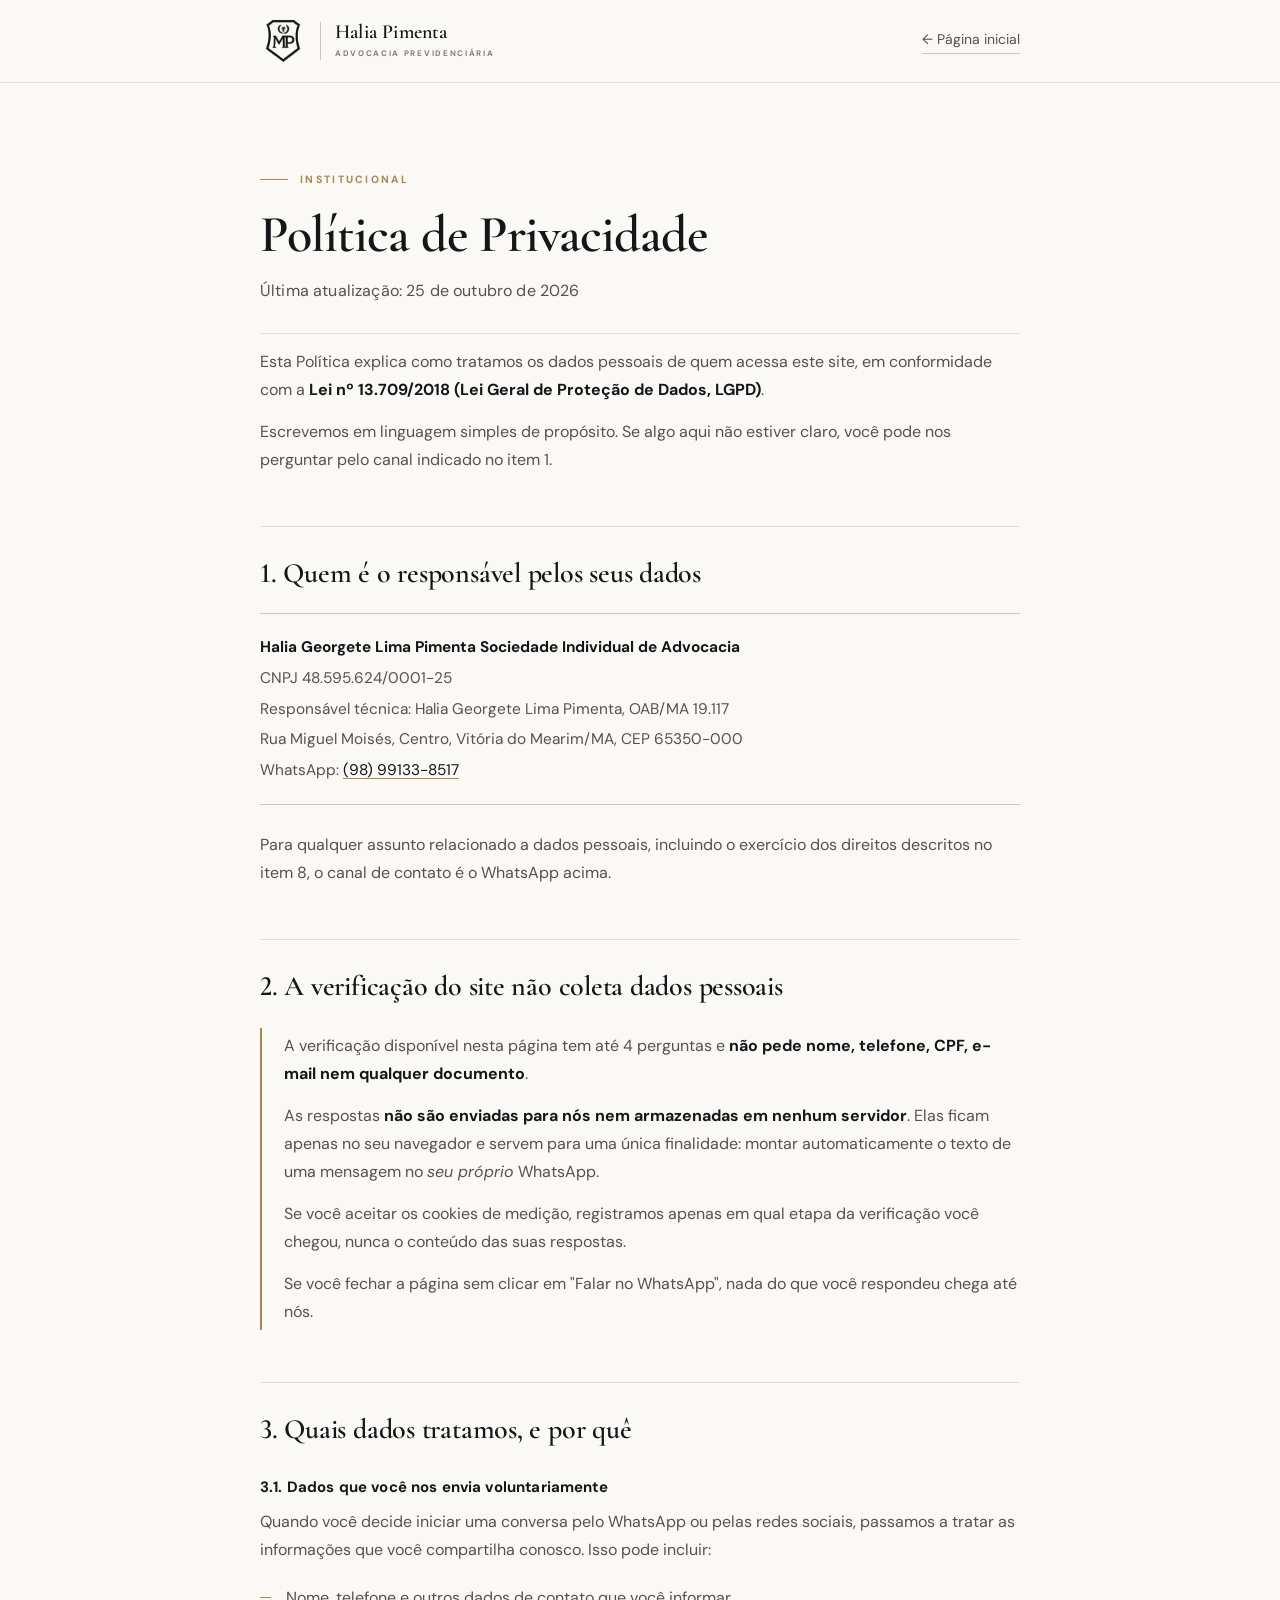
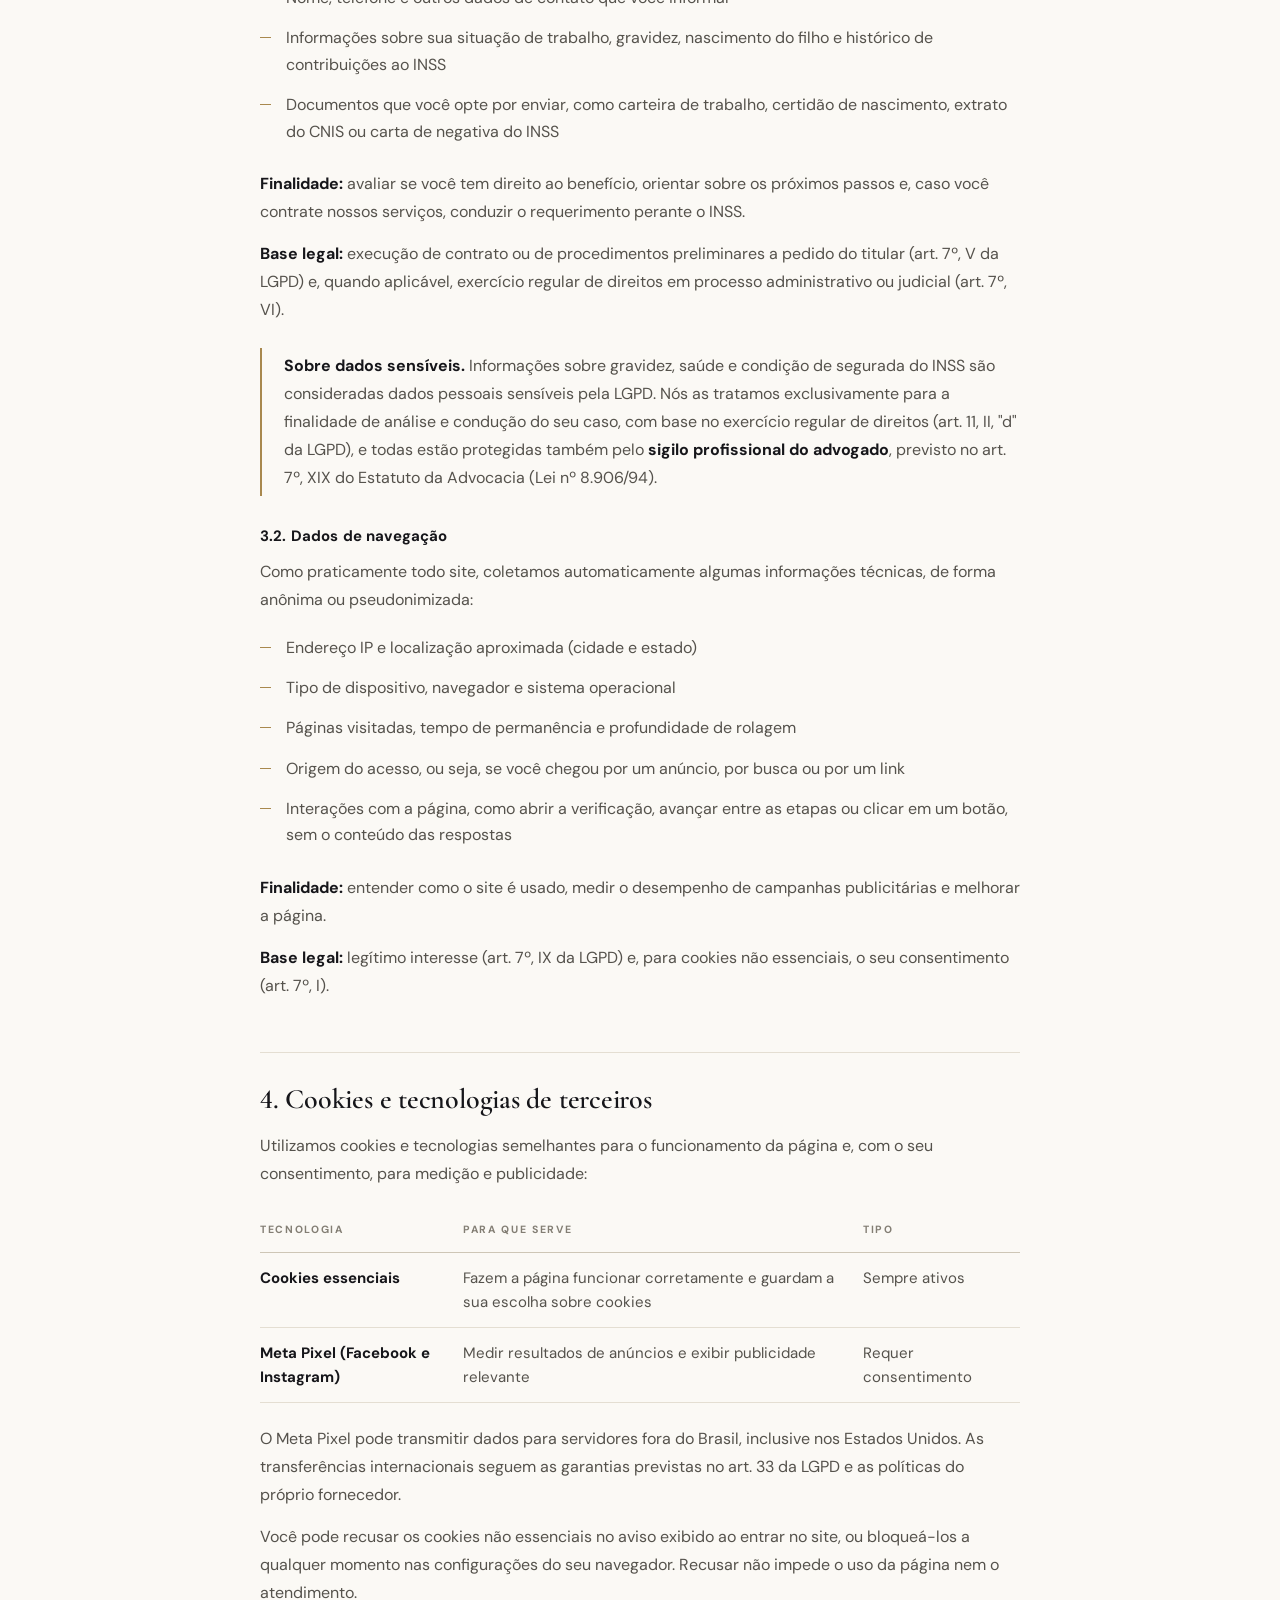
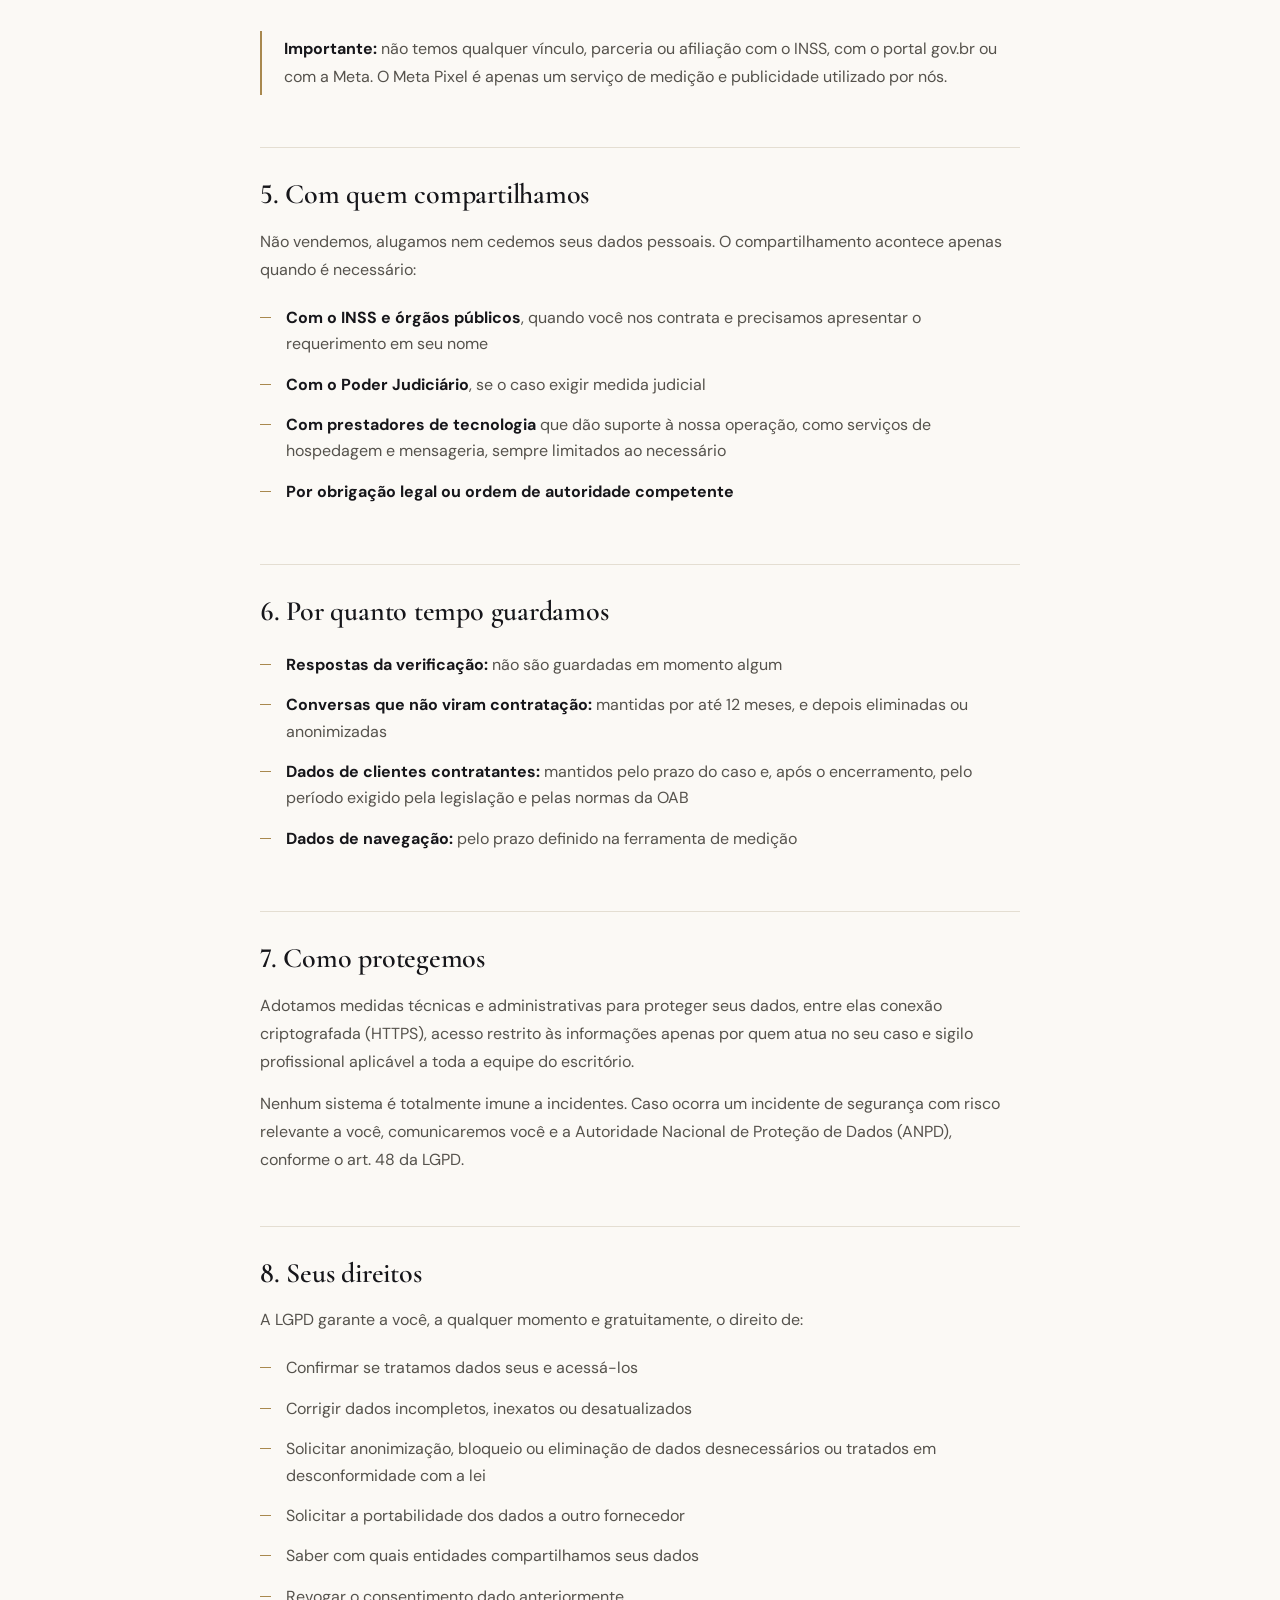
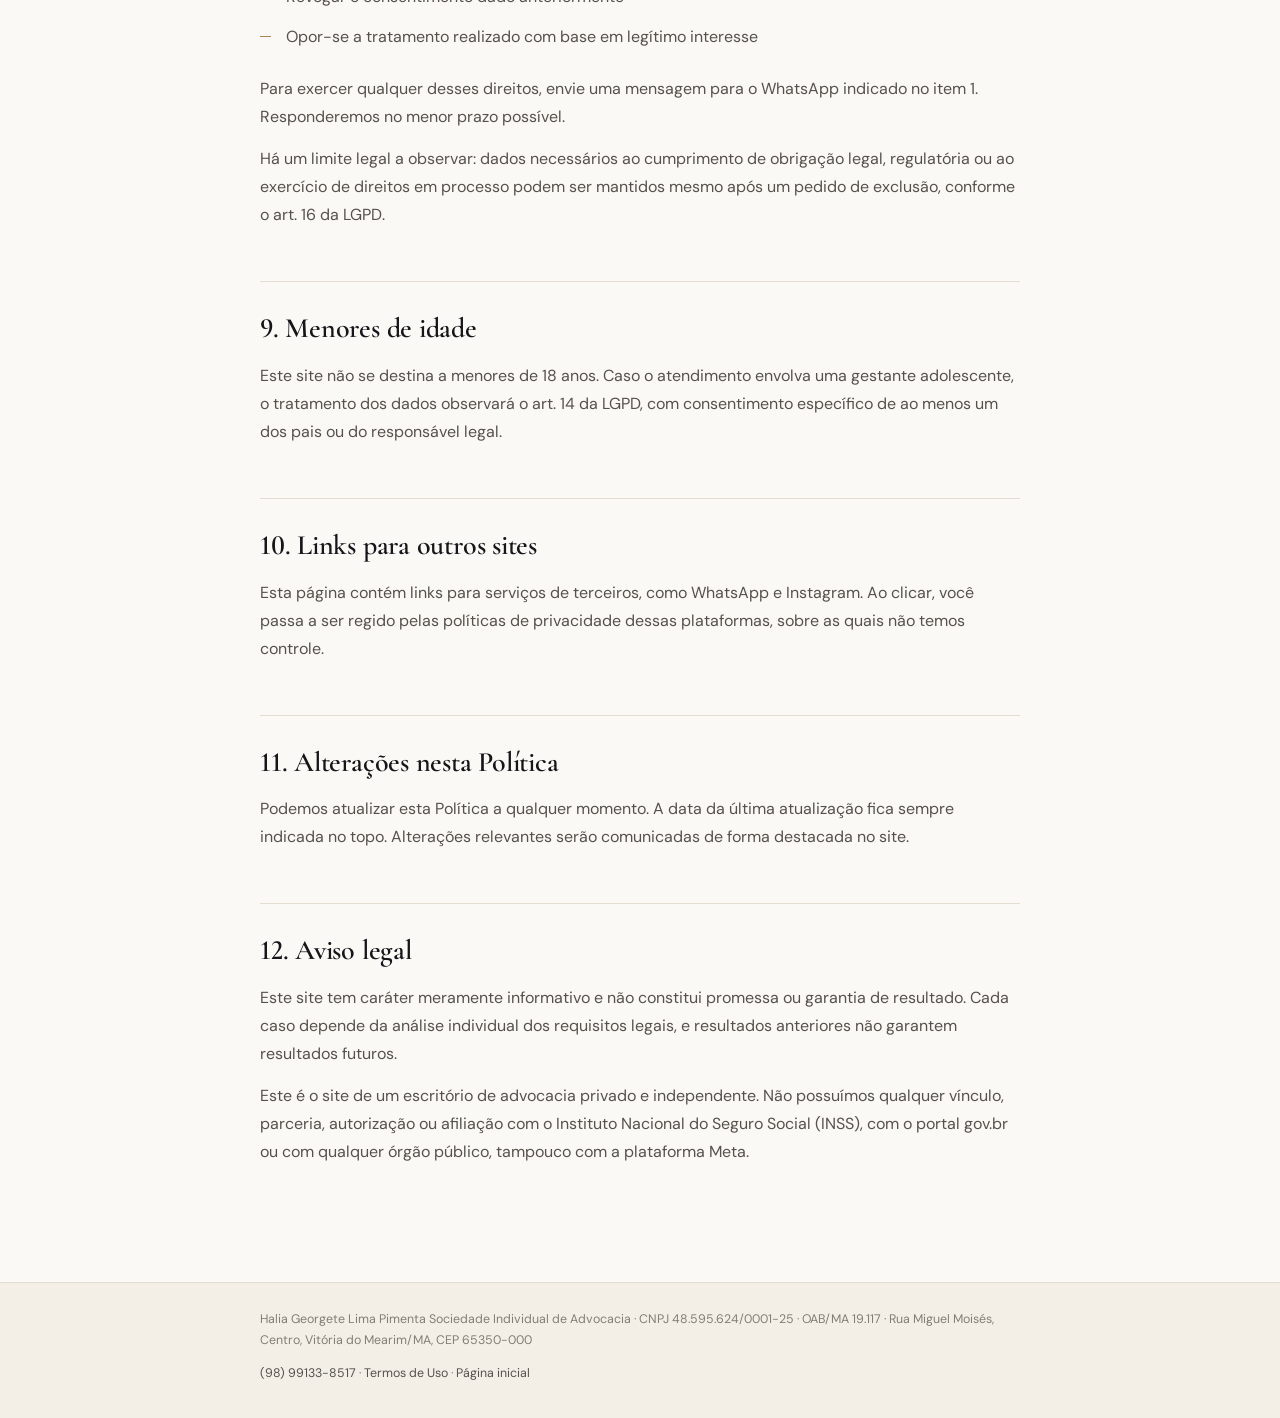
==== commit a2a0b72d: "Hero com carta de concessao, navegacao lateral no mobile e blocos animados - Hero em duas colunas co" ====
--- a/politica-privacidade.html
+++ b/politica-privacidade.html
@@ -32,7 +32,6 @@
 <main class="doc">
 <div class="wrap doc-col">
 
-  <div class="regua"></div>
   <span class="eyebrow">Institucional</span>
   <h1>Política de Privacidade</h1>
   <p class="atualizado">Última atualização: 25 de outubro de 2026</p>
--- a/styles.css
+++ b/styles.css
@@ -1,9 +1,9 @@
 /* ==========================================================================
    LP Salário-Maternidade — Dra. Halia Georgete Lima Pimenta · OAB/MA 19.117
 
-   Direção de arte: editorial sóbria. Papel quente, tinta grafite, ouro como
-   acento de hairline — nunca como ambiente. Composição assimétrica, alinhada
-   à esquerda, com filetes no lugar de cards e respiro no lugar de sombra.
+   Identidade: papel quente, tinta grafite, ouro como acento, Cormorant +
+   DM Sans. Blocos em cartões com ícones, números e movimento ao rolar,
+   sempre desligados por prefers-reduced-motion (regra no fim do arquivo).
    ========================================================================== */
 
 :root{
@@ -18,7 +18,7 @@
   --tinta-3:  #837E74;
   --grafite:  #1C1C20;
 
-  /* ouro — acento, não ambiente. Escurecido para passar contraste em creme. */
+  /* ouro — acento. Escurecido para passar contraste em creme. */
   --ouro:     #A8884E;
   --ouro-cl:  #D9C290;
   --ouro-fr:  #EFE6D3;
@@ -31,11 +31,17 @@
   /* apoio semântico */
   --atencao:  #8A5A2B;
   --atencao-fundo:#F6EEE2;
+  --ok:       #3F5F36;
+  --ok-fundo: #EAF0E5;
 
   --disp:  'Cormorant Garamond', Georgia, 'Times New Roman', serif;
   --corpo: 'DM Sans', system-ui, -apple-system, sans-serif;
 
   --medida: 64ch;
+  --mola: cubic-bezier(.2,.8,.2,1);
+  --sombra: 0 30px 56px -34px rgba(22,22,26,.38);
+
+  interpolate-size:allow-keywords;
 }
 
 *{box-sizing:border-box;margin:0;padding:0}
@@ -44,6 +50,8 @@
   font-family:var(--corpo);background:var(--papel);color:var(--tinta);
   font-size:16.5px;line-height:1.7;-webkit-font-smoothing:antialiased;
   -webkit-tap-highlight-color:transparent;overflow-x:hidden;
+  /* Cormorant usa algarismos de estilo antigo por padrão ("120" vira "I20") */
+  font-variant-numeric:lining-nums;
 }
 img{max-width:100%;display:block}
 ::selection{background:var(--ouro-fr);color:var(--tinta)}
@@ -51,36 +59,48 @@
 .wrap{max-width:1180px;margin:0 auto;padding:0 28px}
 .wrap-estreito{max-width:760px;margin:0 auto;padding:0 28px}
 
-/* ---------- tipografia ----------
-   Escala deliberadamente diferente por seção: hero maior e mais apertado,
-   seções internas menores e mais arejadas. */
+/* ícones de traço do sprite: herdam a cor do texto */
+.destaque svg,.card-ico svg,.doc-check svg{
+  fill:none;stroke:currentColor;stroke-width:1.6;stroke-linecap:round;stroke-linejoin:round;
+}
+
+/* ---------- tipografia ---------- */
 .eyebrow{
   font-size:10.5px;letter-spacing:.22em;text-transform:uppercase;font-weight:700;
-  color:var(--ouro);display:block;margin-bottom:20px;
-}
+  color:var(--ouro);display:flex;align-items:center;gap:12px;margin-bottom:18px;
+}
+.eyebrow::before{content:"";width:28px;height:1px;background:currentColor;flex-shrink:0}
 h1{
   font-family:var(--disp);font-weight:600;
-  font-size:clamp(38px,5.6vw,64px);line-height:1.04;letter-spacing:-.018em;
+  font-size:clamp(38px,5.2vw,62px);line-height:1.05;letter-spacing:-.018em;
   text-wrap:balance;
 }
 h2.tit{
   font-family:var(--disp);font-weight:600;
-  font-size:clamp(28px,3.9vw,44px);line-height:1.12;letter-spacing:-.012em;
-  max-width:19ch;
-}
+  font-size:clamp(30px,3.9vw,46px);line-height:1.1;letter-spacing:-.012em;
+  max-width:20ch;text-wrap:balance;
+}
+.tit em{font-style:italic;color:var(--ouro)}
 h3,h4{font-family:var(--disp);font-weight:600;letter-spacing:-.005em}
 p{max-width:var(--medida)}
 .sub{color:var(--tinta-2);font-size:17px;line-height:1.72;margin-top:18px;max-width:56ch}
 
-/* filete que abre seções — substitui os ornamentos decorativos */
+/* filete que abre seções nas páginas legais */
 .regua{width:46px;height:2px;background:var(--ouro);margin-bottom:26px}
 
+/* cabeçalho de seção */
+.cab{max-width:760px}
+.cab-centro{margin:0 auto;text-align:center}
+.cab-centro .eyebrow{justify-content:center}
+.cab-centro .tit,.cab-centro .sub{margin-left:auto;margin-right:auto}
+
 /* ---------- seções ---------- */
-section{padding:clamp(72px,9vw,124px) 0}
+section{padding:clamp(72px,9vw,120px) 0}
 .sec-papel2{background:var(--papel-2)}
 .sec-branco{background:var(--papel-3)}
 .sec-escura{background:var(--grafite);color:#E8E4DC}
 .sec-escura h2.tit,.sec-escura h3,.sec-escura h4{color:#fff}
+.sec-escura .tit em{color:var(--ouro-cl)}
 .sec-escura .eyebrow{color:var(--ouro-cl)}
 .sec-escura p{color:#B9B4AA}
 
@@ -90,17 +110,30 @@
   background:var(--tinta);color:var(--papel);
   font-family:var(--corpo);font-size:15px;font-weight:700;
   letter-spacing:.03em;line-height:1;
-  border:1px solid var(--tinta);border-radius:3px;
+  border:1px solid var(--tinta);border-radius:6px;
   padding:17px 30px;cursor:pointer;text-decoration:none;text-align:center;
-  transition:background .18s ease,border-color .18s ease,color .18s ease;
-}
-.btn:hover{background:#000;border-color:#000}
+  position:relative;overflow:hidden;
+  transition:background .18s ease,border-color .18s ease,color .18s ease,
+             transform .25s var(--mola),box-shadow .25s var(--mola);
+}
+.btn:hover{background:#000;border-color:#000;transform:translateY(-2px);
+  box-shadow:0 14px 26px -14px rgba(22,22,26,.55)}
 .btn:focus-visible{outline:2px solid var(--ouro);outline-offset:3px}
+/* brilho que atravessa o botão no hover */
+.btn::before{
+  content:"";position:absolute;inset:0;pointer-events:none;
+  background:linear-gradient(110deg,transparent 30%,rgba(255,255,255,.22) 50%,transparent 70%);
+  transform:translateX(-120%);
+}
+.btn:hover::before{transform:translateX(120%);transition:transform .7s var(--mola)}
 .btn-linha{background:transparent;color:var(--tinta);border-color:var(--linha-2)}
 .btn-linha:hover{background:transparent;color:var(--tinta);border-color:var(--tinta)}
-.sec-escura .btn,.cta-final .btn{background:var(--ouro-cl);color:var(--grafite);border-color:var(--ouro-cl)}
-.sec-escura .btn:hover,.cta-final .btn:hover{background:#fff;border-color:#fff}
+.sec-escura .btn{background:var(--ouro-cl);color:var(--grafite);border-color:var(--ouro-cl)}
+.sec-escura .btn:hover{background:#fff;border-color:#fff}
 .btn-grande{padding:19px 34px;font-size:15.5px}
+/* CTA que abre o quiz: seta que avança no hover */
+.btn[data-quiz]::after{content:"\2192";display:inline-block;transition:transform .22s ease}
+.btn[data-quiz]:hover::after{transform:translateX(5px)}
 
 .hedge{
   display:inline-block;font-size:14px;color:var(--tinta-2);
@@ -108,25 +141,22 @@
   padding-bottom:2px;transition:color .18s,border-color .18s;
 }
 .hedge:hover{color:var(--tinta);border-color:var(--tinta)}
-.sec-escura .hedge,.cta-final .hedge{color:#C9C4BA;border-color:rgba(255,255,255,.3)}
-.sec-escura .hedge:hover,.cta-final .hedge:hover{color:#fff;border-color:#fff}
+.sec-escura .hedge{color:#C9C4BA;border-color:rgba(255,255,255,.3)}
+.sec-escura .hedge:hover{color:#fff;border-color:#fff}
 
 /* ---------- header ---------- */
 .topo{
-  background:rgba(251,249,245,.92);backdrop-filter:saturate(1.2) blur(6px);
+  background:rgba(251,249,245,.92);backdrop-filter:saturate(1.2) blur(8px);
   border-bottom:1px solid var(--linha);
-  position:sticky;top:0;z-index:800;transition:border-color .25s ease;
-}
+  position:sticky;top:0;z-index:800;transition:box-shadow .25s ease;
+}
+.topo.compacto{box-shadow:0 10px 30px -24px rgba(22,22,26,.4)}
 .topo .wrap{display:flex;align-items:center;gap:30px;padding-top:18px;padding-bottom:18px;
   transition:padding .25s ease}
-.topo.compacto .wrap{padding-top:12px;padding-bottom:12px}
-
-/* Lockup da marca, sem caixa.
-   O brasão é dourado sobre transparente: solto no creme ele sumiria, e foi
-   por isso que existia a caixa escura. A solução é monocromática — filter
-   brightness(0) zera a cor e preserva o alfa, transformando o traço em
-   tinta sólida. Mesma silhueta, contraste alto, nenhum arquivo novo.
-   Nas seções escuras o filtro sai e o dourado original volta. */
+.topo.compacto .wrap{padding-top:11px;padding-bottom:11px}
+
+/* Lockup da marca, sem caixa. O brasão é dourado sobre transparente; filter
+   brightness(0) transforma o traço em tinta sólida no fundo claro. */
 .marca{flex-shrink:0;text-decoration:none;color:var(--tinta);
   display:flex;align-items:center;gap:0}
 .marca-selo{
@@ -140,8 +170,6 @@
 .marca-selo i{font-family:var(--disp);font-style:normal;font-weight:600;
   font-size:24px;color:var(--tinta);line-height:1}
 .marca-selo:has(img) i{display:none}
-.sec-escura .marca-selo img,.cta-final .marca-selo img{filter:none;opacity:1}
-.sec-escura .marca-selo i,.cta-final .marca-selo i{color:var(--ouro-cl)}
 .topo.compacto .marca-selo,.topo.compacto .marca-selo img{width:40px;height:40px}
 .rodape .marca-selo,.rodape .marca-selo img{width:42px;height:42px}
 @media(max-width:640px){
@@ -160,82 +188,208 @@
   display:block;font-size:8px;letter-spacing:.21em;text-transform:uppercase;
   color:var(--tinta-3);font-weight:700;margin-top:4px;
 }
-.sec-escura .marca-txt,.rodape .marca-txt{border-color:var(--linha-2)}
-
-.menu{display:flex;gap:28px;margin-left:auto}
+
+/* menu do topo: sublinhado que cresce e marca a seção em que a pessoa está */
+.menu{display:flex;gap:26px;margin-left:auto}
 .menu a{
   font-size:14px;color:var(--tinta-2);text-decoration:none;white-space:nowrap;
-  position:relative;padding:3px 0;transition:color .18s;
-}
-.menu a::after{content:"";position:absolute;left:0;right:100%;bottom:-1px;
-  height:1px;background:var(--ouro);transition:right .25s ease}
-.menu a:hover{color:var(--tinta)}
-.menu a:hover::after{right:0}
+  position:relative;padding:4px 0;transition:color .18s;
+}
+.menu a::after{content:"";position:absolute;left:0;right:100%;bottom:-2px;
+  height:1.5px;background:var(--ouro);transition:right .3s var(--mola)}
+.menu a:hover,.menu a.ativo{color:var(--tinta)}
+.menu a:hover::after,.menu a.ativo::after{right:0}
 .topo .btn{padding:12px 22px;font-size:13.5px;flex-shrink:0}
 
-/* ---------- hero — promessa, sem fotografia ----------
-   A foto saiu daqui: ela pertence a "quem resolve", no fim da página. Ter a
-   mesma imagem em dois lugares enfraquecia as duas aparições. */
-.hero{padding:clamp(60px,8vw,110px) 0 clamp(56px,7vw,92px)}
-/* O limite em ch vai no título, não no container: aplicado ao container ele
-   usa o ch do corpo e espreme a coluna inteira. */
-.hero-texto{max-width:900px}
-/* O trecho sublinhado é nowrap; sem folga, o balanceador joga palavras
-   soltas nas linhas de cima. */
-.hero h1{max-width:21ch}
-
-/* Chamada do hero: é a ponte com o criativo do anúncio. Fala direto com a
-   gestante antes do título, para que ela se reconheça no primeiro segundo. */
+/* botão das três linhas — só no mobile */
+.menu-btn{
+  display:none;flex-direction:column;justify-content:center;gap:5px;
+  width:44px;height:44px;margin-left:-8px;padding:0 10px;flex-shrink:0;
+  background:none;border:none;cursor:pointer;border-radius:50%;
+  transition:background .2s;
+}
+.menu-btn span{display:block;height:1.6px;background:var(--tinta);border-radius:2px;
+  transition:transform .3s var(--mola),width .3s var(--mola)}
+.menu-btn span:nth-child(2){width:70%}
+.menu-btn:hover{background:var(--papel-2)}
+.menu-btn:hover span:nth-child(2){width:100%}
+.menu-btn:focus-visible{outline:2px solid var(--ouro);outline-offset:2px}
+
+/* ---------- barra lateral (mobile) ---------- */
+.gaveta{position:fixed;inset:0;z-index:1000;visibility:hidden;transition:visibility 0s .45s}
+.gaveta.aberta{visibility:visible;transition-delay:0s}
+.gaveta-fundo{position:absolute;inset:0;background:rgba(22,22,26,.5);
+  backdrop-filter:blur(2px);opacity:0;transition:opacity .35s ease}
+.gaveta.aberta .gaveta-fundo{opacity:1}
+.gaveta-painel{
+  position:absolute;top:0;left:0;bottom:0;width:min(86vw,370px);
+  background:var(--papel);display:flex;flex-direction:column;overflow-y:auto;
+  padding:16px 24px calc(24px + env(safe-area-inset-bottom));
+  transform:translateX(-102%);transition:transform .45s var(--mola);
+  box-shadow:30px 0 60px -30px rgba(22,22,26,.4);
+}
+.gaveta.aberta .gaveta-painel{transform:none}
+.gaveta-topo{display:flex;align-items:center;justify-content:space-between;gap:12px;
+  padding-bottom:16px;border-bottom:1px solid var(--linha)}
+.gaveta-fechar{
+  width:42px;height:42px;border-radius:50%;border:1px solid var(--linha-2);background:none;
+  font-size:24px;line-height:1;color:var(--tinta);cursor:pointer;flex-shrink:0;
+  transition:background .2s,color .2s,transform .3s var(--mola);
+}
+.gaveta-fechar:hover{background:var(--tinta);color:var(--papel);transform:rotate(90deg)}
+.gaveta-fechar:focus-visible{outline:2px solid var(--ouro);outline-offset:2px}
+.gaveta-links{list-style:none;margin-top:6px}
+.gaveta-links li{opacity:0;transform:translateX(-16px);
+  transition:opacity .35s ease,transform .45s var(--mola)}
+.gaveta.aberta .gaveta-links li{opacity:1;transform:none}
+.gaveta.aberta .gaveta-links li:nth-child(1){transition-delay:.12s}
+.gaveta.aberta .gaveta-links li:nth-child(2){transition-delay:.16s}
+.gaveta.aberta .gaveta-links li:nth-child(3){transition-delay:.2s}
+.gaveta.aberta .gaveta-links li:nth-child(4){transition-delay:.24s}
+.gaveta.aberta .gaveta-links li:nth-child(5){transition-delay:.28s}
+.gaveta.aberta .gaveta-links li:nth-child(6){transition-delay:.32s}
+.gaveta.aberta .gaveta-links li:nth-child(7){transition-delay:.36s}
+.gaveta.aberta .gaveta-links li:nth-child(8){transition-delay:.4s}
+.gaveta-links a{
+  display:flex;align-items:baseline;gap:16px;padding:13px 4px;position:relative;
+  border-bottom:1px solid var(--linha);text-decoration:none;color:var(--tinta);
+  font-family:var(--disp);font-size:22px;font-weight:600;line-height:1.2;
+  transition:color .2s,padding-left .25s var(--mola);
+}
+.gaveta-links a span{font-family:var(--corpo);font-size:11px;font-weight:700;
+  letter-spacing:.14em;color:var(--ouro);min-width:20px}
+.gaveta-links a:hover,.gaveta-links a.ativo{color:var(--ouro);padding-left:10px}
+.gaveta-links a.ativo::before{content:"";position:absolute;left:0;top:50%;width:3px;height:20px;
+  margin-top:-10px;background:var(--ouro);border-radius:2px}
+.gaveta-acoes{display:flex;flex-direction:column;align-items:center;gap:16px;margin-top:26px}
+.gaveta-acoes .btn{width:100%}
+.gaveta-rodape{margin-top:auto;padding-top:26px;font-size:12.5px;line-height:1.6;color:var(--tinta-3)}
+body.menu-aberto{overflow:hidden}
+
+/* ---------- hero ---------- */
+.hero{position:relative;overflow:hidden;padding:clamp(48px,7vw,96px) 0 clamp(64px,8vw,104px)}
+/* halo dourado ao fundo, dá profundidade sem imagem */
+.hero::before{
+  content:"";position:absolute;top:-22%;right:-14%;width:58vw;height:58vw;
+  max-width:760px;max-height:760px;border-radius:50%;pointer-events:none;
+  background:radial-gradient(circle at 40% 40%,rgba(239,230,211,.95),rgba(251,249,245,0) 66%);
+}
+.hero-grid{position:relative;display:grid;gap:56px;align-items:center}
+@media(min-width:960px){.hero-grid{grid-template-columns:1.12fr .88fr;gap:clamp(40px,5vw,72px)}}
+.hero h1{max-width:20ch}
+
+/* Chamada do hero: ponte com o criativo do anúncio. */
 .chamada{
-  font-family:var(--disp);font-weight:600;
-  font-size:clamp(21px,2.6vw,29px);line-height:1.2;letter-spacing:-.008em;
+  font-family:var(--disp);font-weight:600;font-style:italic;
+  font-size:clamp(21px,2.4vw,27px);line-height:1.2;letter-spacing:-.006em;
   color:var(--ouro);margin-bottom:14px;max-width:34ch;
 }
-
-.hero h1 em{font-style:normal;position:relative;white-space:nowrap}
+.hero h1 em{font-style:italic;color:var(--ouro);position:relative;white-space:nowrap}
 .hero h1 em::after{
-  content:"";position:absolute;left:0;right:0;bottom:.1em;height:1px;background:var(--ouro);
-}
+  content:"";position:absolute;left:0;right:0;bottom:.06em;height:1.5px;background:var(--ouro);
+  transform-origin:left;animation:risca 1s cubic-bezier(.6,0,.2,1) .8s both;
+}
+@keyframes risca{from{transform:scaleX(0)}}
 .hero-lead{
   color:var(--tinta-2);font-size:clamp(16.5px,1.6vw,18.5px);line-height:1.72;
-  margin-top:26px;max-width:46ch;
-}
-.hero-lead strong{color:var(--tinta);font-weight:700}
-
-.hero-acoes{display:flex;align-items:center;gap:22px;flex-wrap:wrap;margin-top:36px}
-.hero-nota{font-size:13.2px;color:var(--tinta-3);margin-top:16px;letter-spacing:.01em}
-
-.hero-prazo{
-  margin-top:40px;padding-top:22px;border-top:1px solid var(--linha);
-  font-size:14.2px;line-height:1.6;color:var(--tinta-2);max-width:48ch;
-}
-.hero-prazo strong{color:var(--atencao);font-weight:700}
-
-/* ---------- faixa de base legal entre seções ---------- */
-.faixa-lei{background:var(--tinta);color:#B9B4AA;padding:22px 0}
-.faixa-lei .wrap{display:flex;align-items:baseline;gap:22px;flex-wrap:wrap}
-.faixa-lei span{
-  font-size:9.5px;letter-spacing:.22em;text-transform:uppercase;font-weight:700;
-  color:var(--ouro-cl);flex-shrink:0;
-}
-.faixa-lei p{font-size:13.8px;line-height:1.6;color:#AFAAA0;max-width:78ch;margin:0}
-.faixa-lei strong{color:#fff;font-weight:700}
-@media(max-width:640px){
-  .faixa-lei{padding:18px 0}
-  .faixa-lei .wrap{gap:8px}
-  .faixa-lei p{font-size:13px}
-}
-
-/* ---------- identificação — casos ---------- */
-.casos{
-  margin-top:clamp(36px,4.5vw,56px);display:grid;gap:0;
-  border-top:1px solid var(--linha);
-}
-@media(min-width:760px){.casos{grid-template-columns:1fr 1fr;column-gap:56px}}
-@media(min-width:1040px){.casos{grid-template-columns:repeat(3,1fr);column-gap:44px}}
-.caso{padding:26px 0;border-bottom:1px solid var(--linha)}
-.caso h3{font-size:19px;line-height:1.28;margin-bottom:8px}
-.caso p{font-size:14.8px;line-height:1.65;color:var(--tinta-2);max-width:42ch}
+  margin-top:24px;max-width:46ch;
+}
+.hero-acoes{display:flex;align-items:center;gap:22px;flex-wrap:wrap;margin-top:32px}
+.hero-nota{font-size:13.2px;color:var(--tinta-3);margin-top:14px;letter-spacing:.01em}
+
+.destaques{display:grid;gap:12px;margin-top:30px;max-width:500px}
+.destaque{
+  display:flex;align-items:center;gap:14px;max-width:none;
+  background:var(--papel-3);border:1px solid var(--linha);border-radius:14px;
+  padding:13px 18px 13px 14px;font-size:14.8px;line-height:1.5;color:var(--tinta-2);
+  box-shadow:0 10px 24px -18px rgba(22,22,26,.35);
+  transition:transform .35s var(--mola),border-color .3s;
+}
+.destaque:hover{transform:translateX(4px);border-color:var(--ouro-cl)}
+.destaque b{color:var(--tinta)}
+.destaque svg{width:38px;height:38px;flex-shrink:0;padding:8px;border-radius:50%;
+  background:var(--ouro-fr);color:var(--ouro)}
+
+/* entrada em cascata do texto do hero */
+.hero-texto>*{animation:sobe .85s var(--mola) both}
+.hero-texto>:nth-child(1){animation-delay:.05s}
+.hero-texto>:nth-child(2){animation-delay:.15s}
+.hero-texto>:nth-child(3){animation-delay:.3s}
+.hero-texto>:nth-child(4){animation-delay:.42s}
+.hero-texto>:nth-child(5){animation-delay:.52s}
+.hero-texto>:nth-child(6){animation-delay:.64s}
+@keyframes sobe{from{opacity:0;transform:translateY(22px)}}
+
+/* Prova do hero: cartão de documento inclinado, flutuando. */
+.hero-prova{display:flex;justify-content:center;
+  animation:sobe 1s var(--mola) .35s both,flutua 7s ease-in-out 1.5s infinite}
+@keyframes flutua{50%{transform:translateY(-10px)}}
+.provinha{
+  position:relative;width:100%;max-width:400px;margin:0;
+  background:var(--papel-3);border:1px solid var(--linha);border-radius:20px;
+  padding:16px 16px 0;box-shadow:0 44px 70px -42px rgba(22,22,26,.5);
+  transform:rotate(-2deg);transition:transform .6s var(--mola);
+}
+.provinha:hover{transform:rotate(0) translateY(-4px)}
+.provinha-doc{position:relative;aspect-ratio:4/5;border-radius:12px;overflow:hidden;
+  background:#F4F1EA}
+.provinha-doc img{position:relative;z-index:2;width:100%;height:100%;object-fit:cover;
+  object-position:center top}
+/* documento ilustrativo: as linhas se "escrevem" uma a uma */
+.doc-ilustra{position:absolute;inset:0;display:flex;flex-direction:column;gap:11px;
+  padding:24% 15% 16%;background:#fff}
+.doc-ilustra::before{content:"";position:absolute;top:0;left:0;right:0;height:11%;
+  background:linear-gradient(90deg,var(--tinta),#3A3A42)}
+.doc-ilustra::after{content:"";position:absolute;top:11%;left:0;right:0;height:3px;background:var(--ouro)}
+.doc-ilustra i{display:block;height:8px;border-radius:4px;background:rgba(22,22,26,.08);
+  transform-origin:left;animation:escreve .7s var(--mola) both}
+.doc-ilustra i:nth-child(1){width:66%;height:13px;background:rgba(22,22,26,.16);margin-bottom:8px;animation-delay:.7s}
+.doc-ilustra i:nth-child(2){animation-delay:.85s}
+.doc-ilustra i:nth-child(3){width:88%;animation-delay:1s}
+.doc-ilustra i:nth-child(4){width:54%;animation-delay:1.15s}
+.doc-ilustra i:nth-child(5){margin-top:12px;animation-delay:1.3s}
+.doc-ilustra i:nth-child(6){width:76%;animation-delay:1.45s}
+.doc-ilustra i:nth-child(7){width:42%;animation-delay:1.6s}
+@keyframes escreve{from{transform:scaleX(0)}}
+.doc-check{position:absolute;right:13%;bottom:12%;width:74px;height:74px;border-radius:50%;
+  border:2px solid var(--ouro);color:var(--ouro);display:grid;place-items:center;
+  transform:rotate(-12deg);animation:carimba .6s cubic-bezier(.3,1.6,.5,1) 1.9s both}
+.doc-check svg{width:36px;height:36px;stroke-width:2.2}
+@keyframes carimba{from{opacity:0;transform:rotate(-12deg) scale(1.8)}}
+.provinha figcaption{padding:16px 6px 20px;font-size:13.6px;line-height:1.55;color:var(--tinta-2)}
+.provinha figcaption b{display:block;font-family:var(--disp);font-size:19px;font-weight:600;
+  color:var(--tinta);margin-bottom:3px}
+/* com a carta real (uma <img> dentro do cartão), troca a legenda e mostra o selo */
+.leg-caso{display:none}
+.provinha:has(img) .leg-caso{display:block}
+.provinha:has(img) .leg-ilustra{display:none}
+.provinha-selo{
+  display:none;position:absolute;top:-16px;right:-14px;z-index:5;
+  width:80px;height:80px;border-radius:50%;background:var(--tinta);color:var(--ouro-cl);
+  place-content:center;text-align:center;border:3px solid var(--papel);
+  font-size:11px;font-weight:700;letter-spacing:.12em;text-transform:uppercase;line-height:1.2;
+  box-shadow:0 14px 28px -12px rgba(22,22,26,.6);
+  animation:carimba .6s cubic-bezier(.3,1.6,.5,1) 1.2s both;
+}
+.provinha:has(img) .provinha-selo{display:grid}
+
+/* ---------- números ---------- */
+.numeros{background:var(--tinta);color:#fff;padding:clamp(46px,6vw,70px) 0;position:relative;overflow:hidden}
+.numeros::before{content:"";position:absolute;left:50%;top:-120%;width:900px;height:900px;
+  transform:translateX(-50%);border-radius:50%;pointer-events:none;
+  background:radial-gradient(circle,rgba(217,194,144,.12),transparent 60%)}
+.numeros-grid{position:relative;display:grid;grid-template-columns:1fr 1fr;gap:32px 18px}
+@media(min-width:860px){
+  .numeros-grid{grid-template-columns:repeat(4,1fr);gap:0}
+  .stat{padding:0 26px;border-left:1px solid rgba(255,255,255,.1)}
+  .stat:first-child{padding-left:0;border-left:none}
+}
+.stat b{display:block;font-family:var(--disp);font-weight:600;line-height:1;
+  font-size:clamp(42px,5vw,62px);color:var(--ouro-cl);letter-spacing:-.02em;white-space:nowrap}
+.stat b i{font-style:normal;font-size:.42em;color:#fff;letter-spacing:.02em}
+.stat small{display:block;margin-top:10px;font-size:13.4px;color:#B9B4AA;line-height:1.4}
+.numeros-lei{position:relative;margin-top:30px;max-width:none;font-size:10.5px;
+  letter-spacing:.16em;text-transform:uppercase;color:#837E74}
 
 /* ---------- ação de seção ---------- */
 .acao-secao{
@@ -243,226 +397,324 @@
   margin-top:clamp(34px,4vw,48px);
 }
 .acao-secao span{font-size:13px;color:var(--tinta-3)}
-.sec-escura .acao-secao span{color:#9A958B}
-
-/* ---------- relatos — faixa deslizante ---------- */
-.relatos-faixa{
-  margin-top:clamp(34px,4vw,52px);display:flex;gap:0;
-  overflow-x:auto;scroll-snap-type:x mandatory;
-  scrollbar-width:none;-webkit-overflow-scrolling:touch;
-  border-top:1px solid var(--linha);
-}
-.relatos-faixa::-webkit-scrollbar{display:none}
-.relato{
-  scroll-snap-align:start;flex:0 0 330px;padding:30px 36px 30px 0;
-  border-right:1px solid var(--linha);
-}
-.relato:last-child{border-right:none}
-.relato p{
-  font-family:var(--disp);font-size:21px;line-height:1.45;color:var(--tinta);
-  font-weight:500;max-width:none;
-}
-.relato p strong{font-weight:600}
-.relato cite{
-  display:flex;align-items:center;gap:10px;font-style:normal;margin-top:18px;
-  font-size:12px;letter-spacing:.11em;text-transform:uppercase;
-  color:var(--tinta-3);font-weight:700;
-}
-.relato cite em{font-style:normal;color:var(--ouro)}
-.relatos-dica{
-  font-size:12px;letter-spacing:.1em;text-transform:uppercase;color:var(--tinta-3);
-  margin-top:16px;
-}
-@media(min-width:1040px){.relatos-dica{display:none}}
-@media(max-width:640px){
-  .relato{flex:0 0 82%;padding:26px 24px 26px 0}
-  .relato p{font-size:19px}
-}
-
-/* ---------- dúvida central ---------- */
-.duvida-central{
-  background:var(--papel-3);border-top:1px solid var(--linha);
-  border-bottom:1px solid var(--linha);text-align:left;
-}
-.duvida-central h2{
-  font-family:var(--disp);font-weight:600;font-size:clamp(27px,3.6vw,40px);
-  line-height:1.14;letter-spacing:-.014em;margin:6px 0 22px;max-width:22ch;
-}
-.duvida-central p{font-size:17px;line-height:1.75;color:var(--tinta-2);max-width:62ch}
-.duvida-central p+p{margin-top:16px}
-
-/* ---------- como trabalhamos ---------- */
-.trabalho{margin-top:clamp(34px,4vw,52px)}
-.compromissos-claro{
-  list-style:none;display:grid;gap:0;border-top:1px solid var(--linha);
-  margin-bottom:clamp(34px,4vw,48px);
-}
-@media(min-width:760px){.compromissos-claro{grid-template-columns:1fr 1fr;column-gap:56px}}
-.compromissos-claro li{
-  font-size:15.4px;line-height:1.55;color:var(--tinta-2);
-  padding:16px 0 16px 26px;border-bottom:1px solid var(--linha);position:relative;
-}
-.compromissos-claro li::before{
-  content:"";position:absolute;left:0;top:25px;width:11px;height:1px;background:var(--ouro);
-}
-
-/* ---------- números ---------- */
-.numeros{
-  display:grid;grid-template-columns:1fr 1fr;gap:0;margin:32px 0 0;
-  border-top:1px solid rgba(255,255,255,.12);
-}
-@media(min-width:620px){.numeros{grid-template-columns:repeat(4,1fr)}}
-.numeros>div{padding:18px 16px 18px 0;border-bottom:1px solid rgba(255,255,255,.12)}
-.numeros dt{
-  font-size:9.5px;letter-spacing:.2em;text-transform:uppercase;
-  color:var(--ouro-cl);font-weight:700;margin-bottom:7px;
-}
-.numeros dd{
-  font-family:var(--disp);font-size:19px;font-weight:600;color:#fff;line-height:1.2;
-}
-.sec-escura .numeros+.btn{margin-top:34px}
-
-/* ---------- duplo benefício — composição comparativa ---------- */
-.comparativo{
-  display:grid;gap:0;margin-top:clamp(40px,5vw,64px);
-  border-top:1px solid var(--linha);
-}
-@media(min-width:860px){
-  .comparativo{grid-template-columns:1fr 1fr}
-  .comparativo .via+.via{border-left:1px solid var(--linha)}
-}
-.via{padding:38px 0 36px;position:relative}
-@media(min-width:860px){.via{padding:40px 44px 38px}.via:first-child{padding-left:0}}
-@media(max-width:859px){.via+.via{border-top:1px solid var(--linha)}}
-
+
+/* ---------- quem tem direito — cartões com ícone ---------- */
+.cards-casos{display:grid;gap:20px;margin-top:clamp(36px,4.5vw,56px)}
+@media(min-width:700px){.cards-casos{grid-template-columns:1fr 1fr}}
+@media(min-width:1040px){.cards-casos{grid-template-columns:repeat(3,1fr);gap:24px}}
+.card-caso{
+  position:relative;overflow:hidden;background:var(--papel-3);
+  border:1px solid var(--linha);border-radius:18px;padding:30px 28px 30px;
+  transition:transform .45s var(--mola),box-shadow .45s var(--mola),border-color .3s;
+}
+/* barra dourada que se desenha no topo quando o cartão aparece */
+.card-caso::before{content:"";position:absolute;top:0;left:0;right:0;height:3px;
+  background:linear-gradient(90deg,var(--ouro),var(--ouro-cl),var(--ouro));
+  transform:scaleX(0);transform-origin:left;transition:transform .9s var(--mola) .3s}
+.card-caso.in::before{transform:scaleX(1)}
+.card-caso:hover{transform:translateY(-8px);box-shadow:var(--sombra);border-color:var(--ouro-cl)}
+.card-ico{display:inline-grid;place-items:center;width:54px;height:54px;border-radius:50%;
+  background:var(--ouro-fr);color:var(--ouro);
+  transition:background .3s,color .3s,transform .5s var(--mola)}
+.card-ico svg{width:26px;height:26px}
+.card-caso:hover .card-ico{background:var(--tinta);color:var(--ouro-cl);transform:rotate(-8deg) scale(1.06)}
+.card-n{position:absolute;top:28px;right:28px;font-family:var(--disp);font-size:16px;
+  font-weight:600;color:var(--linha-2);letter-spacing:.06em;transition:color .3s}
+.card-caso:hover .card-n{color:var(--ouro)}
+.card-caso h3{font-size:21.5px;line-height:1.25;margin:20px 0 10px}
+.card-caso p{font-size:15px;line-height:1.66;color:var(--tinta-2)}
+
+/* ---------- o benefício — duas vias ---------- */
+.comparativo{display:grid;gap:14px;margin-top:clamp(40px,5vw,60px);align-items:stretch}
+@media(min-width:860px){.comparativo{grid-template-columns:1fr 64px 1fr;gap:0}}
+.via{
+  background:var(--papel-3);border:1px solid var(--linha);border-radius:20px;
+  padding:clamp(28px,3.4vw,40px);position:relative;
+  transition:transform .45s var(--mola),box-shadow .45s var(--mola);
+}
+.via:hover{transform:translateY(-6px);box-shadow:var(--sombra)}
+.via-mais{
+  align-self:center;justify-self:center;width:56px;height:56px;border-radius:50%;
+  background:var(--tinta);color:var(--ouro-cl);display:grid;place-items:center;
+  font-family:var(--corpo);font-size:28px;font-weight:400;line-height:1;position:relative;z-index:2;
+  box-shadow:0 0 0 8px var(--papel-2);
+}
+@media(max-width:859px){.via-mais{margin:-30px 0}}
+.via-mais.in{animation:gira-entra .8s var(--mola) .3s backwards}
+@keyframes gira-entra{from{transform:scale(0) rotate(-180deg)}}
 .via-ordem{
-  font-family:var(--disp);font-size:52px;font-weight:600;line-height:1;
+  font-family:var(--disp);font-size:56px;font-weight:600;line-height:1;
   color:var(--ouro);display:block;margin-bottom:14px;
 }
-.via h3{font-size:24px;line-height:1.2;margin-bottom:4px}
+.via h3{font-size:25px;line-height:1.2;margin-bottom:4px}
 .via-fonte{
   font-size:10.5px;letter-spacing:.18em;text-transform:uppercase;
   color:var(--tinta-3);font-weight:700;margin-bottom:16px;
 }
-.via p{font-size:15.6px;line-height:1.68;color:var(--tinta-2);max-width:40ch}
+.via p{font-size:15.6px;line-height:1.68;color:var(--tinta-2);max-width:42ch}
 .via-estado{
-  display:block;margin-top:20px;padding-top:14px;border-top:1px solid var(--linha);
-  font-size:13.4px;font-weight:700;letter-spacing:.01em;
-}
-.via-estado.garantido{color:#3F5F36}
-.via-estado.condicional{color:var(--atencao)}
+  display:inline-flex;align-items:center;gap:8px;margin-top:22px;
+  padding:8px 14px;border-radius:999px;font-size:13px;font-weight:700;letter-spacing:.01em;
+}
+.via-estado::before{content:"";width:7px;height:7px;border-radius:50%;background:currentColor}
+.via-estado.garantido{color:var(--ok);background:var(--ok-fundo)}
+.via-estado.condicional{color:var(--atencao);background:var(--atencao-fundo)}
 
 .ressalva{
-  margin-top:clamp(36px,4vw,52px);padding:26px 0 0;border-top:1px solid var(--linha);
-  font-size:15.4px;line-height:1.72;color:var(--tinta-2);max-width:72ch;
+  margin-top:clamp(30px,4vw,44px);max-width:none;
+  background:var(--papel-3);border:1px solid var(--linha);border-left:3px solid var(--ouro);
+  border-radius:14px;padding:22px 26px;font-size:15.4px;line-height:1.72;color:var(--tinta-2);
 }
 .ressalva strong{color:var(--tinta)}
 
-/* ---------- credibilidade / depoimentos — citações, não cards ---------- */
-.citacoes{margin-top:clamp(36px,4.5vw,56px);display:grid;gap:0}
-@media(min-width:900px){.citacoes{grid-template-columns:1fr 1fr;column-gap:64px}}
-.citacao{padding:30px 0;border-top:1px solid var(--linha)}
-.citacao p{
-  font-family:var(--disp);font-size:21px;line-height:1.46;color:var(--tinta);
-  font-weight:500;max-width:38ch;
-}
-.citacao p strong{font-weight:600}
-.citacao cite{
-  display:block;font-style:normal;margin-top:16px;
-  font-size:12.5px;letter-spacing:.1em;text-transform:uppercase;
-  color:var(--tinta-3);font-weight:700;
-}
-.citacao cite em{font-style:normal;color:var(--ouro);margin-left:8px}
+/* ---------- relatos — conversa em movimento ----------
+   As mensagens aparecem como balões recebidos no WhatsApp. Ao entrar na tela,
+   cada balão mostra "digitando" e depois o texto; em seguida a faixa rola
+   sozinha, em loop. Pausa com o mouse, arrasta com dedo ou mouse, setas e
+   teclado. */
+.relatos-trilho{
+  position:relative;margin-top:clamp(30px,4vw,48px);padding:18px 0 34px;
+  overflow:hidden;cursor:grab;touch-action:pan-y;
+  -webkit-mask-image:linear-gradient(90deg,transparent,#000 5%,#000 95%,transparent);
+          mask-image:linear-gradient(90deg,transparent,#000 5%,#000 95%,transparent);
+}
+.relatos-trilho.arrastando{cursor:grabbing;-webkit-user-select:none;user-select:none}
+.relatos-trilho:focus-visible{outline:2px solid var(--ouro);outline-offset:-2px}
+.chat-faixa{display:flex;align-items:flex-start;width:max-content;will-change:transform}
+
+.msg{
+  flex:0 0 auto;width:340px;margin:0 22px 0 0;position:relative;
+  background:var(--papel-3);border-radius:2px 14px 14px 14px;
+  padding:12px 18px 10px;
+  box-shadow:0 1px 1px rgba(22,22,26,.06),0 14px 30px -18px rgba(22,22,26,.28);
+}
+.msg::before{
+  content:"";position:absolute;left:-8px;top:0;
+  border-top:11px solid var(--papel-3);border-left:9px solid transparent;
+}
+.msg:nth-child(even){margin-top:38px}
+.msg-nome{display:block;font-size:13px;font-weight:700;color:var(--ouro);margin-bottom:5px}
+.msg p{font-size:15.6px;line-height:1.58;color:var(--tinta);max-width:none}
+.msg p strong{font-weight:700}
+.msg-via{display:block;text-align:right;font-size:11px;color:var(--tinta-3);margin-top:6px}
+
+.digitando{position:absolute;left:18px;top:42px;display:flex;gap:5px;opacity:0;pointer-events:none}
+.digitando i{
+  width:7px;height:7px;border-radius:50%;background:var(--tinta-3);
+  animation:pisca 1.1s ease-in-out infinite;
+}
+.digitando i:nth-child(2){animation-delay:.15s}
+.digitando i:nth-child(3){animation-delay:.3s}
+@keyframes pisca{0%,60%,100%{opacity:.25;transform:none}30%{opacity:1;transform:translateY(-3px)}}
+
+/* .anima só entra via JS e sem movimento reduzido */
+.anima .msg{opacity:0;transform:translateY(18px) scale(.96);
+  transition:opacity .45s ease,transform .55s var(--mola);
+  transition-delay:calc(var(--i,0) * 420ms)}
+.anima .msg blockquote,.anima .msg-via{opacity:0;
+  transition:opacity .4s ease;transition-delay:calc(var(--i,0) * 420ms + 750ms)}
+.anima .digitando{opacity:1;transition:opacity .2s ease;
+  transition-delay:calc(var(--i,0) * 420ms + 700ms)}
+.anima.visto .msg{opacity:1;transform:none}
+.anima.visto .msg blockquote,.anima.visto .msg-via{opacity:1}
+.anima.visto .digitando{opacity:0}
+.anima.visto .digitando i{animation-iteration-count:3}
+
+.relatos-ctrl{display:flex;align-items:center;gap:10px;margin-top:4px}
+.ctrl{
+  width:46px;height:46px;border-radius:50%;border:1px solid var(--linha-2);
+  background:transparent;color:var(--tinta);font-size:17px;line-height:1;cursor:pointer;
+  transition:background .18s,color .18s,border-color .18s;
+}
+.ctrl:hover{background:var(--tinta);border-color:var(--tinta);color:var(--papel)}
+.ctrl:focus-visible{outline:2px solid var(--ouro);outline-offset:3px}
+.relatos-dica{
+  font-size:12px;letter-spacing:.1em;text-transform:uppercase;color:var(--tinta-3);
+  margin-left:10px;
+}
 .nota-legal{
   margin-top:34px;padding-top:20px;border-top:1px solid var(--linha);
   font-size:12.8px;line-height:1.65;color:var(--tinta-3);max-width:74ch;
 }
 
-/* ---------- como funciona — lista editorial vertical ---------- */
-.etapas{margin-top:clamp(40px,5vw,60px);display:grid;gap:0;max-width:820px}
+/* ---------- dúvida central + base legal (bloco escuro) ---------- */
+.duvida{position:relative;overflow:hidden}
+.duvida::before{content:"";position:absolute;right:-12%;top:-30%;width:720px;height:720px;
+  border-radius:50%;pointer-events:none;
+  background:radial-gradient(circle,rgba(217,194,144,.13),transparent 62%)}
+.duvida-grid{position:relative;display:grid;gap:44px;align-items:center}
+@media(min-width:960px){.duvida-grid{grid-template-columns:1.05fr .95fr;gap:72px}}
+.sec-escura .txt{font-size:16.8px;line-height:1.78;color:#C4BFB5;margin-top:20px;max-width:54ch}
+.base-legal{
+  background:rgba(255,255,255,.04);border:1px solid var(--linha-esc);border-radius:20px;
+  padding:30px 30px 14px;
+}
+.base-legal .eyebrow{margin-bottom:6px}
+.base-legal dl>div{position:relative;padding:18px 0 18px 24px;
+  border-top:1px solid rgba(255,255,255,.08)}
+.base-legal dl>div:first-child{border-top:none}
+.base-legal dl>div::before{content:"";position:absolute;left:2px;top:26px;width:8px;height:8px;
+  border-radius:50%;background:var(--ouro-cl);box-shadow:0 0 0 4px rgba(217,194,144,.15)}
+.base-legal dt{font-size:14.2px;font-weight:700;color:#fff}
+.base-legal dd{font-size:14.2px;line-height:1.62;color:#B9B4AA;margin-top:4px}
+
+/* ---------- como funciona ---------- */
+.compromissos{list-style:none;display:grid;gap:14px;margin-top:clamp(34px,4vw,48px)}
+@media(min-width:700px){.compromissos{grid-template-columns:1fr 1fr}}
+@media(min-width:1040px){.compromissos{grid-template-columns:repeat(4,1fr)}}
+.compromissos li{
+  display:flex;align-items:center;gap:14px;background:var(--papel-3);
+  border:1px solid var(--linha);border-radius:16px;padding:16px 18px;
+  font-size:14.6px;font-weight:700;line-height:1.4;color:var(--tinta);
+  transition:transform .4s var(--mola),box-shadow .4s var(--mola);
+}
+.compromissos li:hover{transform:translateY(-4px);box-shadow:var(--sombra)}
+.compromissos .card-ico{width:46px;height:46px;flex-shrink:0}
+.compromissos .card-ico svg{width:22px;height:22px}
+
+/* Etapas: círculos numerados ligados por uma linha que se preenche conforme a
+   rolagem acende cada etapa (--prog vai de 0 a 1, posto pelo script). */
+.etapas{position:relative;display:grid;gap:26px;margin-top:clamp(52px,6vw,72px);--prog:0}
+.etapas::before,.etapas::after{content:"";position:absolute;pointer-events:none}
+.etapas::before{background:var(--linha-2)}
+.etapas::after{background:var(--ouro);transition:transform 1s var(--mola)}
 .etapa{
-  display:grid;grid-template-columns:auto 1fr;gap:26px;align-items:start;
-  padding:30px 0;border-top:1px solid var(--linha);
-}
-.etapa:last-child{border-bottom:1px solid var(--linha)}
+  position:relative;z-index:1;background:var(--papel-3);border:1px solid var(--linha);
+  border-radius:18px;padding:40px 24px 26px;margin-top:23px;
+  transition:transform .45s var(--mola),box-shadow .45s var(--mola),border-color .4s;
+}
+.etapa:hover{transform:translateY(-6px);box-shadow:var(--sombra)}
 .etapa-n{
-  font-family:var(--disp);font-size:34px;font-weight:600;line-height:1;
-  color:var(--ouro);min-width:46px;
-}
-.etapa h3{font-size:21px;line-height:1.25;margin-bottom:7px}
-.etapa p{font-size:15.6px;line-height:1.7;color:var(--tinta-2);max-width:52ch}
+  position:absolute;top:-23px;left:24px;width:46px;height:46px;border-radius:50%;
+  display:grid;place-items:center;background:var(--papel-2);
+  border:2px solid var(--linha-2);font-family:var(--disp);font-size:18px;font-weight:600;
+  color:var(--tinta-3);transition:background .5s,border-color .5s,color .5s,transform .5s var(--mola),box-shadow .5s;
+}
+.etapa.ativa{border-color:var(--ouro-cl)}
+.etapa.ativa .etapa-n{background:var(--tinta);border-color:var(--tinta);color:var(--ouro-cl);
+  transform:scale(1.08);box-shadow:0 0 0 7px rgba(168,136,78,.16)}
+.etapa h3{font-size:21px;line-height:1.25;margin-bottom:8px}
+.etapa p{font-size:15px;line-height:1.66;color:var(--tinta-2)}
+@media(min-width:900px){
+  .etapas{grid-template-columns:repeat(4,1fr);gap:22px}
+  /* linha do centro do 1º círculo ao centro do último */
+  .etapas::before,.etapas::after{top:23px;height:2px;left:47px;
+    right:calc((100% - 66px) / 4 - 47px)}
+  .etapas::after{transform-origin:left;transform:scaleX(var(--prog))}
+}
+@media(max-width:899px){
+  .etapas::before,.etapas::after{left:47px;width:2px;top:23px;bottom:60px}
+  .etapas::after{transform-origin:top;transform:scaleY(var(--prog))}
+}
+
+/* ---------- verificação na página ---------- */
+.vq{
+  position:relative;overflow:hidden;max-width:680px;margin:clamp(30px,4vw,44px) auto 0;
+  background:var(--papel-3);border:1px solid var(--linha);border-radius:22px;
+  padding:38px clamp(22px,4vw,44px) 38px;box-shadow:0 46px 80px -50px rgba(22,22,26,.45);
+}
+.vq-barra{position:absolute;top:0;left:0;right:0;height:4px;background:var(--linha)}
+.vq-barra i{display:block;height:100%;width:15%;background:var(--ouro);
+  transform-origin:left;transition:transform 1s var(--mola) .4s}
+.vq.reveal:not(.in) .vq-barra i{transform:scaleX(0)}
+.vq-passo{font-size:10.5px;letter-spacing:.2em;text-transform:uppercase;font-weight:700;
+  color:var(--ouro);margin-bottom:10px}
+.vq-pergunta{font-size:clamp(25px,3vw,31px);line-height:1.2;margin-bottom:22px}
+.vq-opcoes{display:grid;gap:10px}
+.vq-op{
+  display:flex;align-items:center;gap:14px;width:100%;text-align:left;
+  padding:16px 18px;min-height:58px;border:1px solid var(--linha);border-radius:12px;
+  background:var(--papel);font-family:var(--corpo);font-size:16px;line-height:1.35;
+  color:var(--tinta);cursor:pointer;
+  transition:border-color .2s,background .2s,transform .3s var(--mola),box-shadow .3s;
+}
+.vq-op .b{position:relative;width:20px;height:20px;border-radius:50%;flex-shrink:0;
+  border:1.5px solid var(--linha-2);transition:border-color .2s}
+.vq-op .b::after{content:"";position:absolute;inset:4px;border-radius:50%;background:var(--ouro);
+  transform:scale(0);transition:transform .25s var(--mola)}
+.vq-op:hover{border-color:var(--ouro);background:#fff;transform:translateX(5px);
+  box-shadow:0 12px 24px -18px rgba(22,22,26,.4)}
+.vq-op:hover .b{border-color:var(--ouro)}
+.vq-op:hover .b::after{transform:scale(1)}
+.vq-op:focus-visible{outline:2px solid var(--ouro);outline-offset:2px}
 
 /* ---------- sobre a advogada ---------- */
-.sobre-grid{display:grid;gap:clamp(36px,5vw,76px);align-items:center}
-@media(min-width:900px){.sobre-grid{grid-template-columns:.86fr 1fr}}
-.retrato{position:relative}
-/* Existe uma única fotografia. Para não repetir o mesmo enquadramento duas
-   vezes na página, aqui o recorte é quadrado e mais aberto que o do hero. */
+.sobre-grid{display:grid;gap:clamp(44px,6vw,92px);align-items:center}
+@media(min-width:900px){.sobre-grid{grid-template-columns:minmax(0,.8fr) 1fr}}
+.retrato{position:relative;isolation:isolate;max-width:460px}
 .retrato img{
-  width:100%;height:auto;aspect-ratio:1/1;object-fit:cover;object-position:center 30%;
-  border-radius:2px;
-}
-.retrato figcaption{
-  margin-top:18px;padding-top:16px;border-top:2px solid var(--ouro-cl);
-}
-.retrato figcaption b{
-  font-family:var(--disp);font-size:19px;font-weight:600;display:block;
-  line-height:1.25;color:#fff;
-}
-.retrato figcaption span{
-  display:block;font-size:10.5px;letter-spacing:.16em;text-transform:uppercase;
-  color:var(--ouro-cl);font-weight:700;margin-top:7px;
-}
-.autoridade{
-  font-size:13px;letter-spacing:.14em;text-transform:uppercase;font-weight:700;
-  color:var(--ouro-cl);margin-top:20px;
-}
-.sec-escura .txt{font-size:16.5px;line-height:1.78;color:#C4BFB5;margin-top:22px;max-width:52ch}
-.sec-escura .txt strong{color:#fff;font-weight:700}
-.compromissos{list-style:none;margin:32px 0 0;display:grid;gap:0;max-width:46ch}
-.compromissos li{
-  font-size:15.2px;line-height:1.6;color:#C4BFB5;
-  padding:14px 0 14px 26px;border-top:1px solid rgba(255,255,255,.1);position:relative;
-}
-.compromissos li:last-child{border-bottom:1px solid rgba(255,255,255,.1)}
-.compromissos li::before{
-  content:"";position:absolute;left:0;top:23px;width:9px;height:1px;background:var(--ouro-cl);
-}
-.sec-escura .btn{margin-top:36px}
+  width:100%;height:auto;aspect-ratio:4/5;object-fit:cover;object-position:center 22%;
+  border-radius:14px;box-shadow:0 34px 60px -34px rgba(22,22,26,.45);
+}
+.retrato::before{
+  content:"";position:absolute;inset:0;z-index:-1;border:1px solid var(--ouro);
+  border-radius:14px;transform:translate(18px,18px);
+}
+.retrato-selo{
+  position:absolute;right:-18px;bottom:30px;
+  background:var(--tinta);color:#fff;padding:13px 20px 12px;border-radius:10px;
+  box-shadow:0 18px 34px -16px rgba(22,22,26,.55);
+}
+.retrato-selo b{font-family:var(--disp);font-size:20px;font-weight:600;display:block;line-height:1.1}
+.retrato-selo span{
+  display:block;font-size:9.5px;letter-spacing:.22em;text-transform:uppercase;
+  color:var(--ouro-cl);font-weight:700;margin-top:4px;
+}
+.sobre-linha{
+  margin-top:20px;padding:2px 0 2px 16px;border-left:2px solid var(--ouro);
+  font-size:14.6px;line-height:1.55;font-weight:700;color:var(--tinta-2);
+}
+.sobre-txt>p:not(.sobre-linha){
+  font-size:16.5px;line-height:1.78;color:var(--tinta-2);margin-top:18px;max-width:56ch;
+}
+.selos{list-style:none;display:flex;flex-wrap:wrap;gap:10px;margin-top:30px}
+.selos li{
+  display:inline-flex;align-items:center;gap:10px;padding:10px 18px 10px 15px;
+  border-radius:999px;background:var(--ouro-fr);
+  font-size:13.6px;font-weight:700;line-height:1.2;color:var(--tinta);
+}
+.selos li::before{
+  content:"";width:10px;height:5px;flex-shrink:0;margin-top:-3px;
+  border:solid var(--ouro);border-width:0 0 1.6px 1.6px;transform:rotate(-45deg);
+}
+.sobre .acao-secao{margin-top:34px}
+/* entrada: moldura desliza para fora da foto, selo sobe */
+.js .sobre-grid .retrato::before{transform:none;transition:transform 1s var(--mola) .35s}
+.js .sobre-grid.in .retrato::before{transform:translate(18px,18px)}
+.js .sobre-grid .retrato-selo{opacity:0;transform:translateY(14px);
+  transition:opacity .5s ease .7s,transform .6s var(--mola) .7s}
+.js .sobre-grid.in .retrato-selo{opacity:1;transform:none}
 
 /* ---------- FAQ ---------- */
-.faq-lista{margin-top:clamp(36px,4.5vw,54px);max-width:860px;border-top:1px solid var(--linha)}
+.faq-lista{margin-top:clamp(36px,4.5vw,54px);max-width:880px;border-top:1px solid var(--linha)}
 .faq details{border-bottom:1px solid var(--linha)}
 .faq summary{
-  list-style:none;cursor:pointer;padding:24px 52px 24px 0;position:relative;
+  list-style:none;cursor:pointer;padding:22px 0;display:flex;align-items:center;
+  justify-content:space-between;gap:24px;
   font-family:var(--disp);font-size:clamp(19px,2.1vw,23px);font-weight:600;
   line-height:1.35;color:var(--tinta);transition:color .18s;
 }
 .faq summary::-webkit-details-marker{display:none}
 .faq summary:hover{color:var(--ouro)}
 .faq summary:focus-visible{outline:2px solid var(--ouro);outline-offset:4px}
-.faq summary::after{
-  content:"";position:absolute;right:8px;top:50%;width:13px;height:1px;
-  background:var(--tinta-2);transition:transform .25s ease;
-}
-.faq summary::before{
-  content:"";position:absolute;right:8px;top:50%;width:13px;height:1px;
-  background:var(--tinta-2);transform:rotate(90deg);transition:transform .25s ease,opacity .25s;
-}
-.faq details[open] summary::before{transform:rotate(0);opacity:0}
-.faq .resp{
-  padding:0 52px 26px 0;font-size:16px;line-height:1.76;color:var(--tinta-2);max-width:68ch;
-}
+.faq-ico{flex-shrink:0;position:relative;width:38px;height:38px;border-radius:50%;
+  border:1.5px solid var(--linha-2);
+  transition:transform .4s var(--mola),background .3s,border-color .3s}
+.faq-ico::before,.faq-ico::after{content:"";position:absolute;inset:0;margin:auto;
+  width:13px;height:1.6px;background:var(--tinta);transition:transform .4s var(--mola),background .3s}
+.faq-ico::after{transform:rotate(90deg)}
+.faq summary:hover .faq-ico{border-color:var(--ouro)}
+.faq details[open] .faq-ico{background:var(--tinta);border-color:var(--tinta);transform:rotate(180deg)}
+.faq details[open] .faq-ico::before,.faq details[open] .faq-ico::after{background:var(--ouro-cl)}
+.faq details[open] .faq-ico::after{transform:rotate(0)}
+/* abre e fecha com altura animada onde o navegador suporta */
+.faq details::details-content{block-size:0;overflow:hidden;
+  transition:block-size .45s var(--mola),content-visibility .45s allow-discrete}
+.faq details[open]::details-content{block-size:auto}
+.faq .resp{padding:0 60px 26px 0;font-size:16px;line-height:1.76;color:var(--tinta-2);max-width:70ch}
+.faq details[open] .resp{animation:abre .45s var(--mola)}
+@keyframes abre{from{opacity:0;transform:translateY(-8px)}}
 .faq .resp a{color:var(--ouro);text-decoration:underline;text-underline-offset:3px}
-
-/* ---------- CTA final ---------- */
-.cta-final{background:var(--grafite);color:#fff;border-top:1px solid rgba(255,255,255,.08)}
-.cta-final h2{
-  font-family:var(--disp);font-weight:600;font-size:clamp(30px,4.2vw,50px);
-  line-height:1.1;letter-spacing:-.015em;max-width:17ch;color:#fff;
-}
-.cta-final p{color:#B9B4AA;font-size:16.5px;margin-top:20px;max-width:46ch}
-.cta-final .acoes{display:flex;align-items:center;gap:24px;flex-wrap:wrap;margin-top:36px}
 
 /* ---------- rodapé ---------- */
 .rodape{background:var(--papel-2);color:var(--tinta-2);padding:72px 0 0;font-size:14.5px;
@@ -501,15 +753,22 @@
 .barra-fixa .btn{flex:1;padding:15px 16px;font-size:14.5px}
 .barra-fixa span{font-size:11.5px;color:var(--tinta-3);line-height:1.35;max-width:9ch;flex-shrink:0}
 @media(max-width:900px){.barra-fixa{display:flex}}
-body.modal-aberto .barra-fixa{transform:translateY(110%)}
-
-/* ---------- reveal ---------- */
-.reveal{opacity:0;transform:translateY(14px);
-  transition:opacity .55s ease var(--d,0ms),transform .55s ease var(--d,0ms)}
+body.modal-aberto .barra-fixa,body.menu-aberto .barra-fixa{transform:translateY(110%)}
+
+/* ---------- entradas ao rolar ----------
+   .reveal: blocos inteiros (transição).
+   .surge: itens de grade que também têm hover com transform. A entrada é por
+   animação com fill "backwards", que solta o transform ao terminar e deixa o
+   hover livre. */
+.reveal{opacity:0;transform:translateY(24px);
+  transition:opacity .7s ease var(--d,0ms),transform .8s var(--mola) var(--d,0ms)}
 .reveal.in{opacity:1;transform:none}
+.js .surge{opacity:0}
+.js .surge.in{opacity:1;animation:surge .8s var(--mola) var(--d,0ms) backwards}
+@keyframes surge{from{opacity:0;transform:translateY(34px) scale(.97)}}
 
 /* ==========================================================================
-   QUIZ — mesma linguagem editorial, sem alterar comportamento
+   QUIZ
    ========================================================================== */
 .sq-modal{
   position:fixed;inset:0;z-index:99999;display:none;align-items:center;justify-content:center;
@@ -518,18 +777,19 @@
 .sq-modal.aberto{display:flex}
 .sq-painel{
   background:var(--papel);width:100%;max-width:560px;max-height:100%;
-  border-radius:3px;display:flex;flex-direction:column;overflow:hidden;
-  border:1px solid var(--linha-2);animation:sqEntra .24s ease;
-}
-@keyframes sqEntra{from{opacity:0;transform:translateY(10px)}to{opacity:1;transform:none}}
+  border-radius:16px;display:flex;flex-direction:column;overflow:hidden;
+  border:1px solid var(--linha-2);animation:sqEntra .3s var(--mola);
+  box-shadow:0 50px 90px -40px rgba(0,0,0,.5);
+}
+@keyframes sqEntra{from{opacity:0;transform:translateY(14px) scale(.98)}to{opacity:1;transform:none}}
 
 .sq-topo{
   display:flex;align-items:center;gap:18px;padding:20px 24px 18px;
   border-bottom:1px solid var(--linha);flex-shrink:0;
 }
 .sq-medidor{flex:1;display:flex;flex-direction:column;gap:9px}
-.sq-barra{width:100%;height:2px;background:var(--linha);overflow:hidden}
-.sq-barra i{display:block;height:100%;width:0;background:var(--ouro);transition:width .32s ease}
+.sq-barra{width:100%;height:3px;background:var(--linha);overflow:hidden;border-radius:2px}
+.sq-barra i{display:block;height:100%;width:0;background:var(--ouro);transition:width .4s var(--mola)}
 .sq-medidor span{
   font-size:10px;font-weight:700;letter-spacing:.2em;text-transform:uppercase;color:var(--ouro);
 }
@@ -540,8 +800,8 @@
 .sq-fechar:hover{color:var(--tinta)}
 .sq-fechar:focus-visible{outline:2px solid var(--ouro);outline-offset:3px}
 
-.sq-corpo{padding:30px 24px 30px;overflow-y:auto;flex:1;animation:sqTela .24s ease}
-@keyframes sqTela{from{opacity:0;transform:translateY(6px)}to{opacity:1;transform:none}}
+.sq-corpo{padding:30px 24px 30px;overflow-y:auto;flex:1;animation:sqTela .28s ease}
+@keyframes sqTela{from{opacity:0;transform:translateY(8px)}to{opacity:1;transform:none}}
 @media(min-width:641px){.sq-corpo{padding:34px 34px 34px}}
 
 .sq-passo{
@@ -552,23 +812,27 @@
   font-family:var(--disp);font-size:clamp(23px,3vw,28px);line-height:1.22;
   font-weight:600;margin-bottom:8px;letter-spacing:-.01em;
 }
-.sq-ajuda{font-size:14.5px;line-height:1.6;color:var(--tinta-2);margin-bottom:26px;max-width:46ch}
-
-.sq-opcoes{display:flex;flex-direction:column;gap:0;border-top:1px solid var(--linha)}
+.sq-ajuda{font-size:14.5px;line-height:1.6;color:var(--tinta-2);margin-bottom:24px;max-width:46ch}
+
+.sq-opcoes{display:flex;flex-direction:column;gap:9px}
 .sq-op{
-  display:flex;align-items:center;gap:16px;width:100%;min-height:64px;text-align:left;
+  display:flex;align-items:center;gap:14px;width:100%;min-height:62px;text-align:left;
   font-family:var(--corpo);font-size:16px;line-height:1.4;color:var(--tinta);
-  background:transparent;border:none;border-bottom:1px solid var(--linha);
-  padding:16px 10px 16px 2px;cursor:pointer;
-  transition:background .16s ease,padding-left .16s ease;
-}
-.sq-op:hover{background:var(--papel-2);padding-left:10px}
-.sq-op:focus-visible{outline:2px solid var(--ouro);outline-offset:-2px}
+  background:var(--papel-3);border:1px solid var(--linha);border-radius:12px;
+  padding:14px 16px;cursor:pointer;
+  transition:border-color .2s,transform .3s var(--mola),box-shadow .3s;
+}
+.sq-op:hover{border-color:var(--ouro);transform:translateX(4px);
+  box-shadow:0 12px 22px -18px rgba(22,22,26,.4)}
+.sq-op:focus-visible{outline:2px solid var(--ouro);outline-offset:2px}
 .sq-op span.b{
-  flex-shrink:0;width:9px;height:9px;border:1px solid var(--linha-2);border-radius:50%;
-  transition:background .16s,border-color .16s;
-}
-.sq-op:hover span.b{background:var(--ouro);border-color:var(--ouro)}
+  position:relative;flex-shrink:0;width:18px;height:18px;border:1.5px solid var(--linha-2);
+  border-radius:50%;transition:border-color .2s;
+}
+.sq-op span.b::after{content:"";position:absolute;inset:3.5px;border-radius:50%;background:var(--ouro);
+  transform:scale(0);transition:transform .25s var(--mola)}
+.sq-op:hover span.b{border-color:var(--ouro)}
+.sq-op:hover span.b::after{transform:scale(1)}
 .sq-op .t{display:block}
 .sq-op .t em{
   display:block;font-style:normal;font-size:13.2px;color:var(--tinta-3);
@@ -585,7 +849,7 @@
 .sq-analise{padding:10px 0 4px}
 .sq-spin{
   width:34px;height:34px;margin-bottom:24px;border-radius:50%;
-  border:1px solid var(--linha);border-top-color:var(--ouro);animation:gira .9s linear infinite;
+  border:2px solid var(--linha);border-top-color:var(--ouro);animation:gira .9s linear infinite;
 }
 @keyframes gira{to{transform:rotate(360deg)}}
 .sq-checks{list-style:none;margin:24px 0 0;border-top:1px solid var(--linha)}
@@ -596,20 +860,19 @@
 }
 .sq-checks li.ok{opacity:1;color:var(--tinta)}
 .sq-checks .mk{
-  width:14px;height:14px;flex-shrink:0;position:relative;
-  border:1px solid var(--linha-2);transition:border-color .35s;
-}
-.sq-checks li.ok .mk{border-color:var(--ouro)}
+  width:16px;height:16px;flex-shrink:0;position:relative;border-radius:50%;
+  border:1px solid var(--linha-2);transition:border-color .35s,background .35s;
+}
+.sq-checks li.ok .mk{border-color:var(--ouro);background:var(--ouro)}
 .sq-checks li.ok .mk::after{
-  content:"";position:absolute;left:4px;top:1px;width:4px;height:8px;
-  border:solid var(--ouro);border-width:0 1.5px 1.5px 0;transform:rotate(45deg);
+  content:"";position:absolute;left:5px;top:2px;width:4px;height:8px;
+  border:solid #fff;border-width:0 1.5px 1.5px 0;transform:rotate(45deg);
 }
 
 /* resultado */
 .sq-selo{
-  font-family:var(--disp);font-size:11px;font-weight:700;letter-spacing:.2em;
+  font-family:var(--corpo);font-size:11px;font-weight:700;letter-spacing:.2em;
   text-transform:uppercase;color:var(--ouro);margin-bottom:14px;
-  font-family:var(--corpo);
 }
 .sq-selo.alerta{color:var(--atencao)}
 .sq-res-tit{
@@ -619,7 +882,7 @@
 .sq-res-txt{font-size:15.8px;line-height:1.72;color:var(--tinta-2);margin-bottom:16px}
 .sq-res-txt strong{color:var(--tinta);font-weight:700}
 .sq-urg{
-  background:var(--atencao-fundo);border-left:2px solid var(--atencao);
+  background:var(--atencao-fundo);border-left:3px solid var(--atencao);border-radius:8px;
   padding:15px 18px;font-size:14.4px;line-height:1.6;color:#6B451F;
   font-weight:700;margin-bottom:20px;
 }
@@ -649,8 +912,8 @@
 /* ---------- cookies ---------- */
 .cookie{
   position:fixed;left:24px;right:24px;bottom:24px;z-index:950;display:none;
-  background:var(--papel);border:1px solid var(--linha-2);
-  padding:24px 26px;max-width:460px;
+  background:var(--papel);border:1px solid var(--linha-2);border-radius:14px;
+  padding:24px 26px;max-width:460px;box-shadow:0 30px 60px -30px rgba(22,22,26,.45);
   padding-bottom:calc(24px + env(safe-area-inset-bottom));
 }
 .cookie.aberto{display:block}
@@ -662,50 +925,67 @@
 .cookie .btn.recusar:hover{background:transparent;border-color:var(--tinta)}
 
 /* ==========================================================================
-   MOBILE — experiência própria, não desktop comprimido
+   MOBILE
    ========================================================================== */
 @media(max-width:900px){
   .menu{display:none}
   .topo .btn{display:none}
-  .topo .wrap{gap:14px;padding-top:14px;padding-bottom:14px}
+  .menu-btn{display:flex}
+  .topo .wrap{gap:8px;padding-top:12px;padding-bottom:12px}
   .wrap,.wrap-estreito{padding:0 22px}
-  body{padding-bottom:0}
   .cookie{left:16px;right:16px;bottom:88px;max-width:none}
 }
 
 @media(max-width:640px){
   html{scroll-padding-top:74px}
   body{font-size:16px}
-  section{padding:58px 0}
-  .hero{padding:34px 0 52px}
-
-  .hero-texto>.eyebrow{margin-bottom:14px}
+  section{padding:60px 0}
+  .hero{padding:30px 0 60px}
+  .hero-grid{gap:48px}
   .hero-texto>.hero-lead{margin-top:16px}
-  .hero-texto>.hero-acoes{margin-top:26px}
-
+  .hero-texto>.hero-acoes{margin-top:24px}
   h1{font-size:clamp(33px,8.6vw,42px);line-height:1.08}
   .hero h1{max-width:none}
-  .casos{margin-top:30px}
-  .caso h3{font-size:18px}
-  .duvida-central h2{font-size:clamp(25px,6.4vw,32px)}
-  .duvida-central p{font-size:16px}
-  .numeros>div{padding:15px 12px 15px 0}
-  .numeros dd{font-size:17px}
+  .hero h1 em{white-space:normal}
+  .provinha{max-width:300px}
+  .doc-check{width:58px;height:58px}
+  .doc-check svg{width:28px;height:28px}
+
+  .stat b{font-size:44px}
+  .stat small{font-size:12.6px}
+
+  .card-caso{padding:26px 22px}
+  .card-caso h3{font-size:20px}
+  .via-ordem{font-size:44px}
+  .via h3{font-size:22px}
+  .etapa h3{font-size:20px}
+
   .acao-secao{flex-direction:column;align-items:stretch;gap:12px}
   .acao-secao .btn{width:100%}
   .acao-secao span{text-align:center}
-  h2.tit{font-size:clamp(25px,6.4vw,32px);max-width:none}
+  h2.tit{font-size:clamp(27px,7vw,34px);max-width:none}
   .sub{font-size:16px}
-  .hero-acoes{flex-direction:column;align-items:stretch;gap:14px}
+  .hero-acoes{flex-direction:column;align-items:stretch;gap:14px;text-align:center}
   .hero-acoes .btn{width:100%}
-
-  .via-ordem{font-size:40px}
-  .via h3{font-size:21px}
-  .etapa{grid-template-columns:auto 1fr;gap:18px;padding:24px 0}
-  .etapa-n{font-size:27px;min-width:34px}
-  .etapa h3{font-size:19px}
-  .citacao p{font-size:19px}
-  .faq summary{padding-right:40px}
+  .hero-acoes .hedge{align-self:center}
+
+  .msg{width:78vw;max-width:320px;margin-right:16px}
+  .msg:nth-child(even){margin-top:26px}
+  .msg p{font-size:15.2px}
+  .relatos-dica{font-size:11px;margin-left:6px}
+
+  .base-legal{padding:24px 22px 10px}
+  .vq{padding:34px 20px 26px;border-radius:18px}
+  .vq-op{font-size:15.5px;padding:14px 15px}
+
+  .retrato{max-width:none;margin-right:12px}
+  .retrato-selo{right:-10px;bottom:22px;padding:11px 16px 10px}
+  .retrato-selo b{font-size:18px}
+  .retrato::before,.js .sobre-grid.in .retrato::before{transform:translate(12px,12px)}
+  .sobre-txt>p:not(.sobre-linha){font-size:16px}
+  .selos li{font-size:13px;padding:9px 15px 9px 13px}
+
+  .faq summary{gap:16px}
   .faq .resp{padding-right:0}
 
   .barra-fixa{padding:10px 16px calc(10px + env(safe-area-inset-bottom))}
@@ -715,8 +995,9 @@
   .sq-modal{padding:0;align-items:stretch}
   .sq-painel{max-width:none;height:100dvh;max-height:100dvh;border:none;border-radius:0;
     padding-bottom:env(safe-area-inset-bottom)}
-  .sq-op{min-height:66px;font-size:16.2px}
-  .cookie{left:0;right:0;bottom:0;border-left:none;border-right:none;border-bottom:none;padding:20px}
+  .sq-op{min-height:64px;font-size:16.2px}
+  .cookie{left:0;right:0;bottom:0;border-left:none;border-right:none;border-bottom:none;
+    border-radius:14px 14px 0 0;padding:20px}
 }
 
 @media(max-width:380px){
@@ -728,6 +1009,6 @@
 
 /* ---------- movimento reduzido ---------- */
 @media(prefers-reduced-motion:reduce){
-  *{animation:none!important;scroll-behavior:auto!important;transition:none!important}
-  .reveal{opacity:1;transform:none}
-}
+  *,*::before,*::after{animation:none!important;scroll-behavior:auto!important;transition:none!important}
+  .reveal,.js .surge{opacity:1;transform:none}
+}
